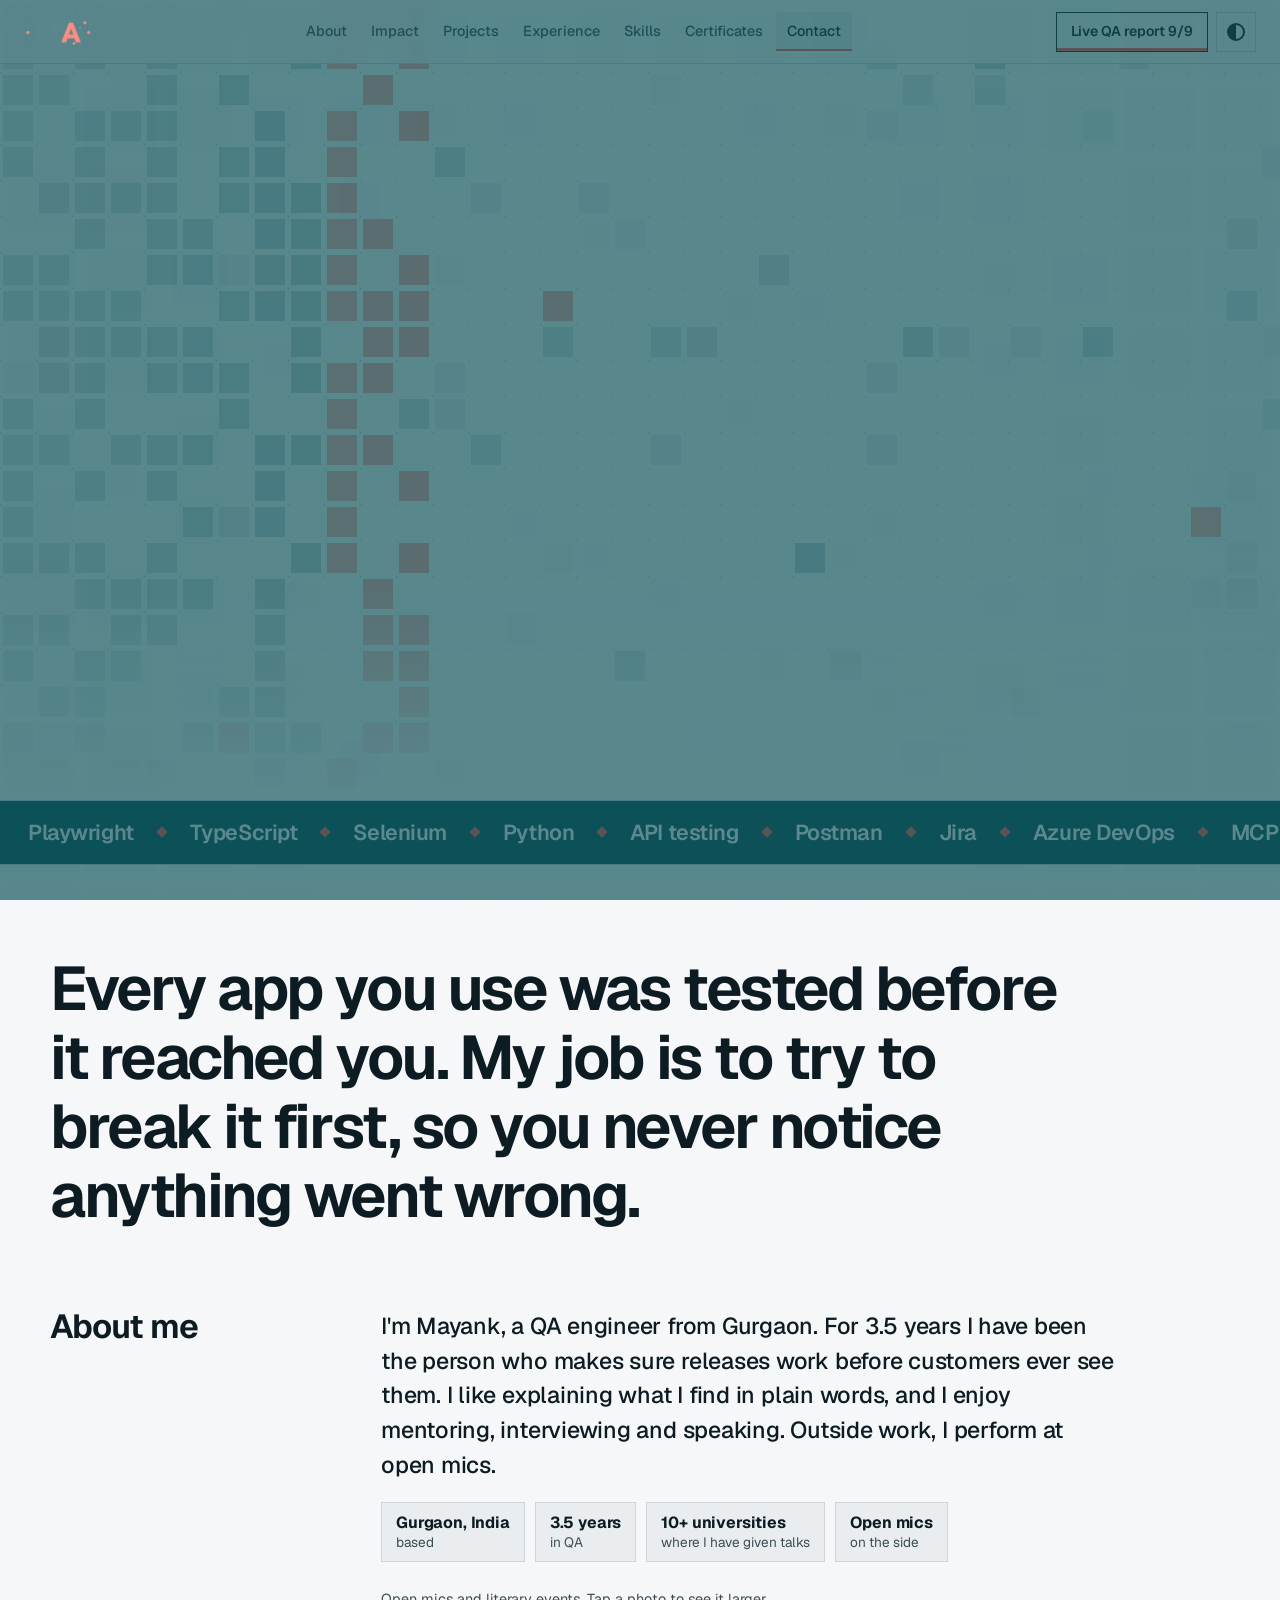
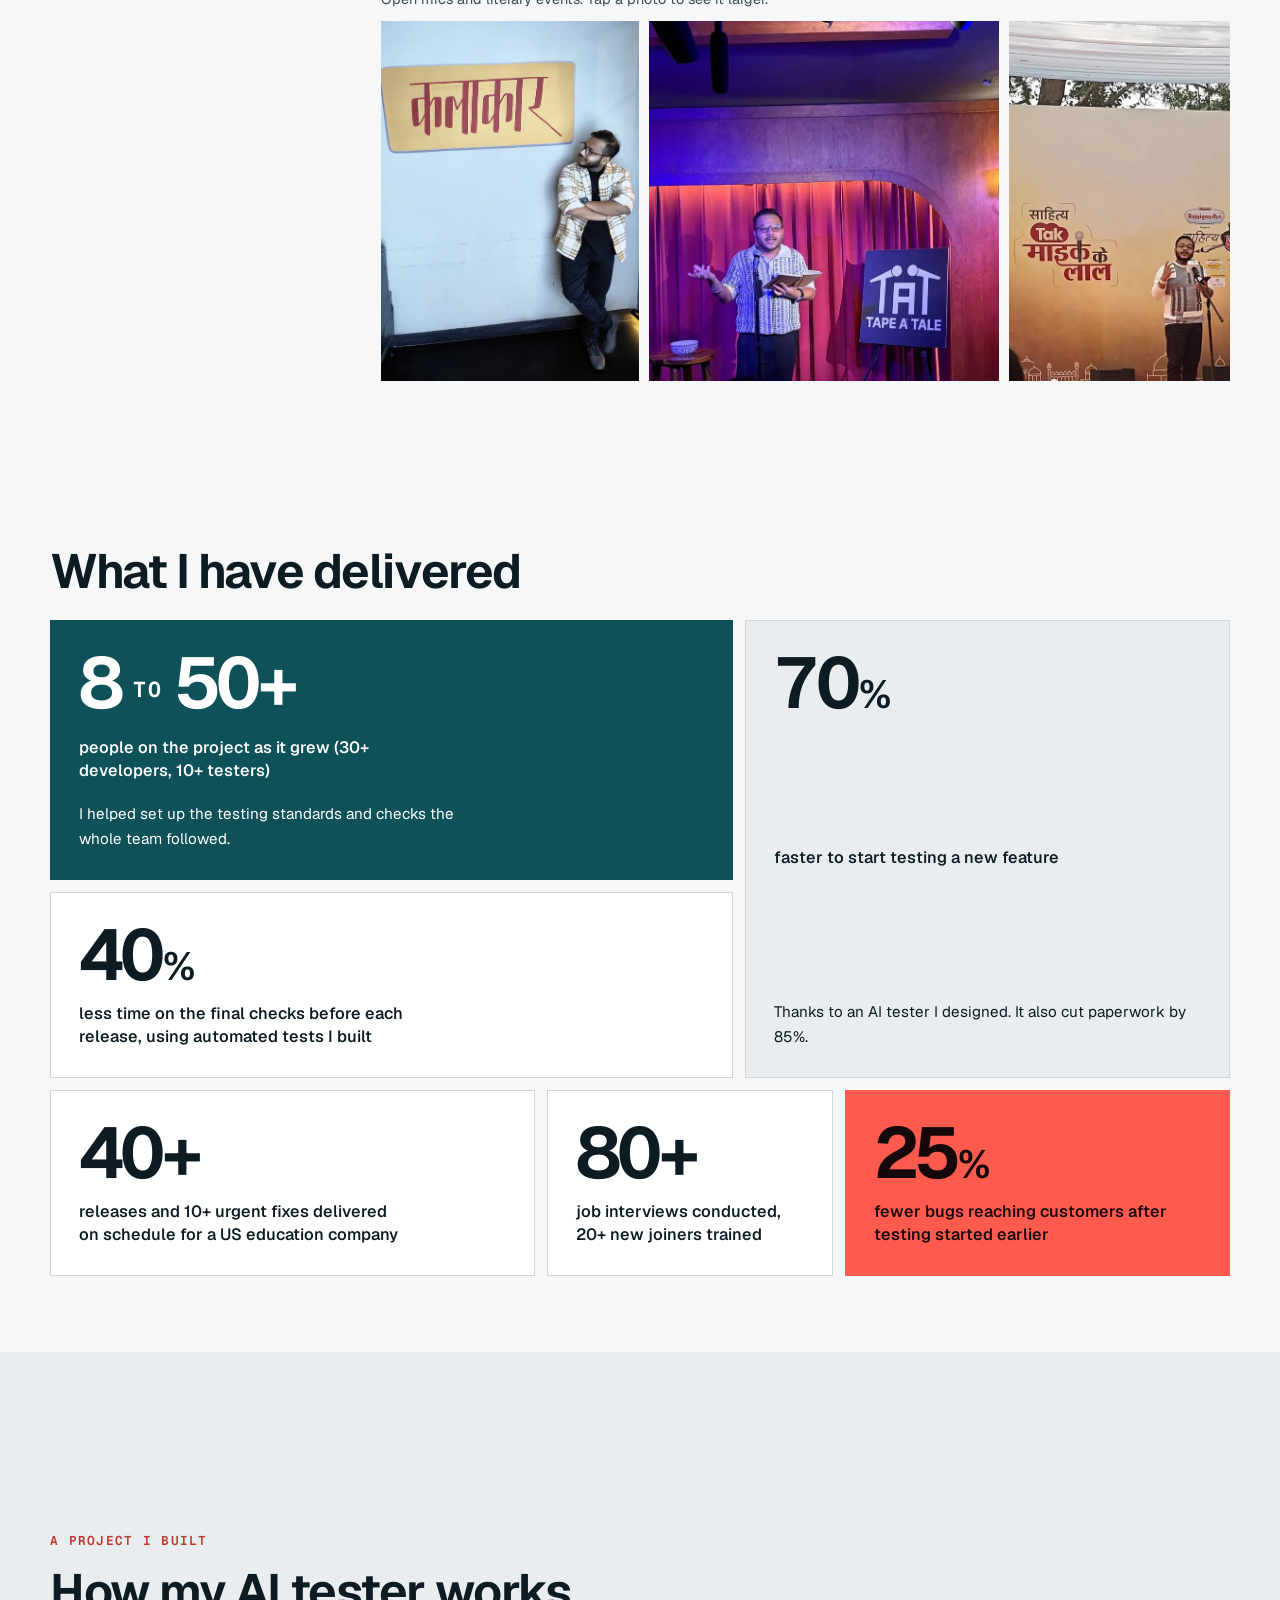
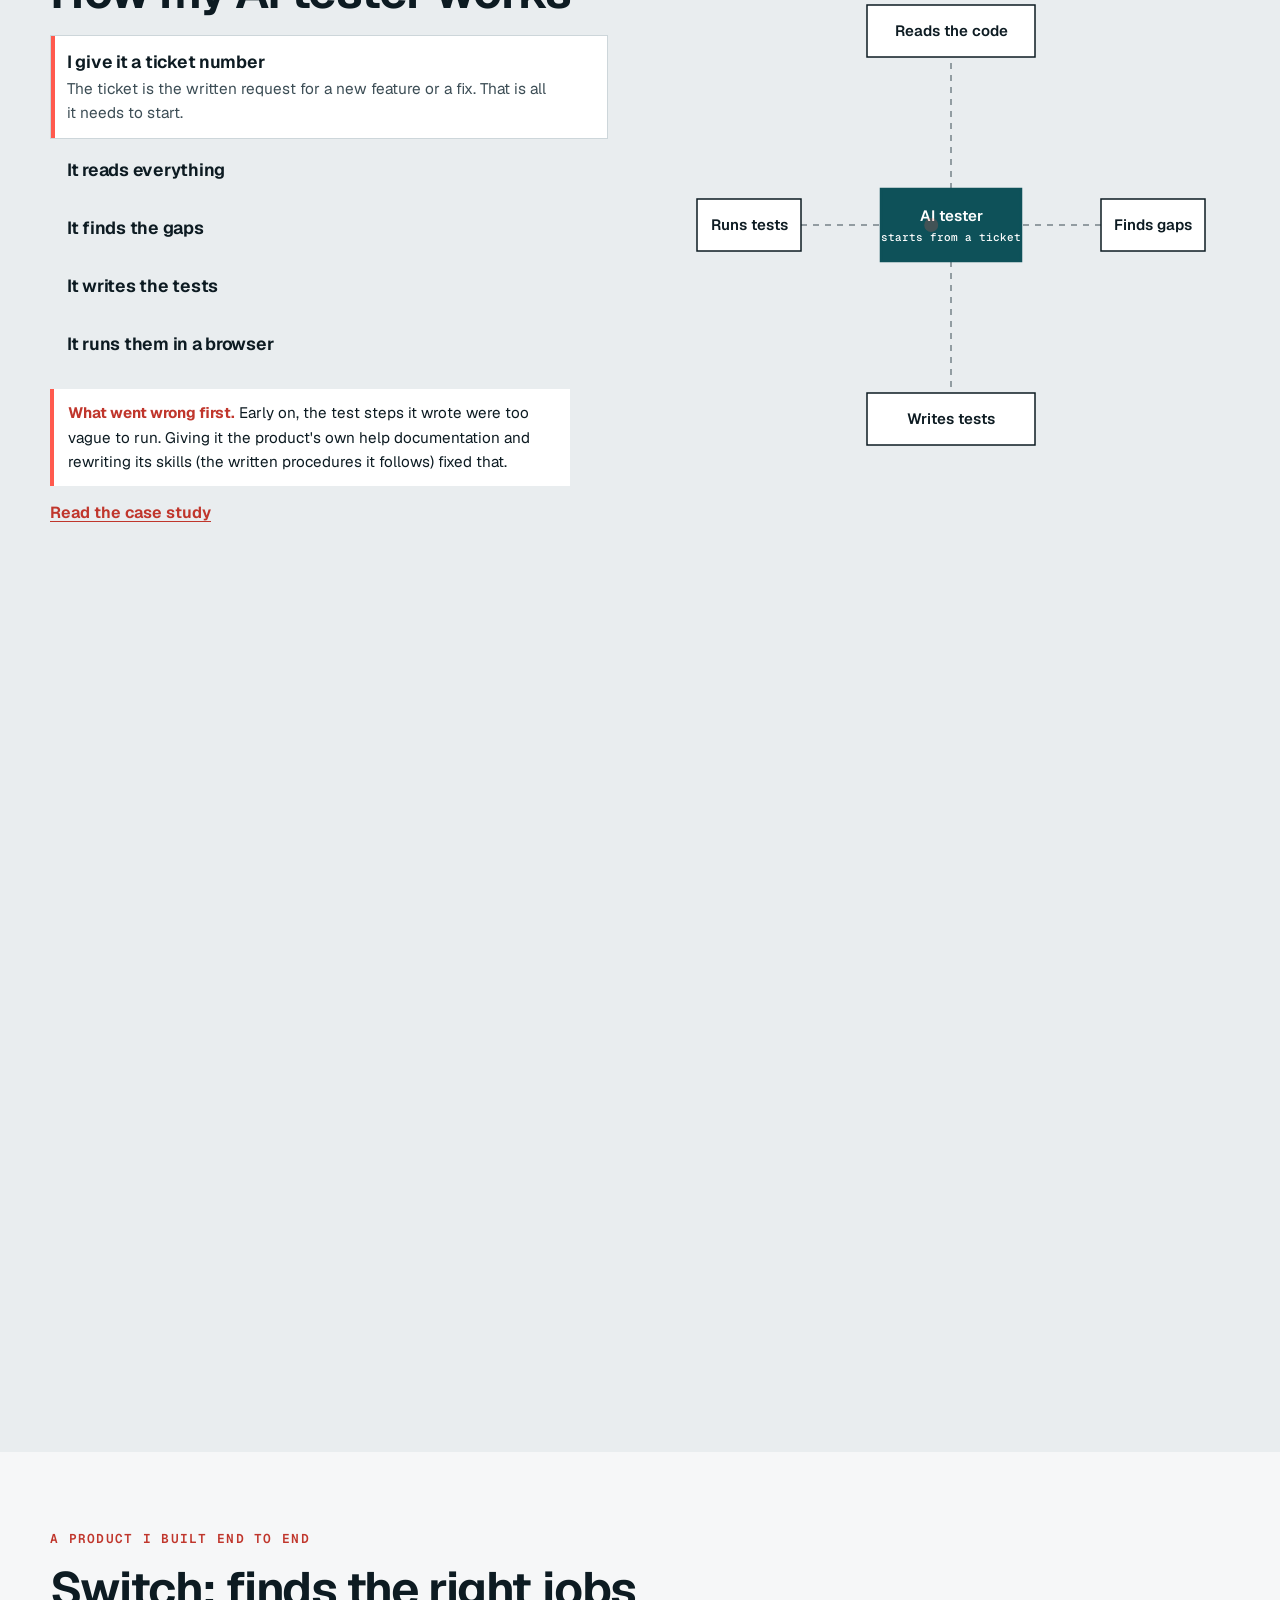
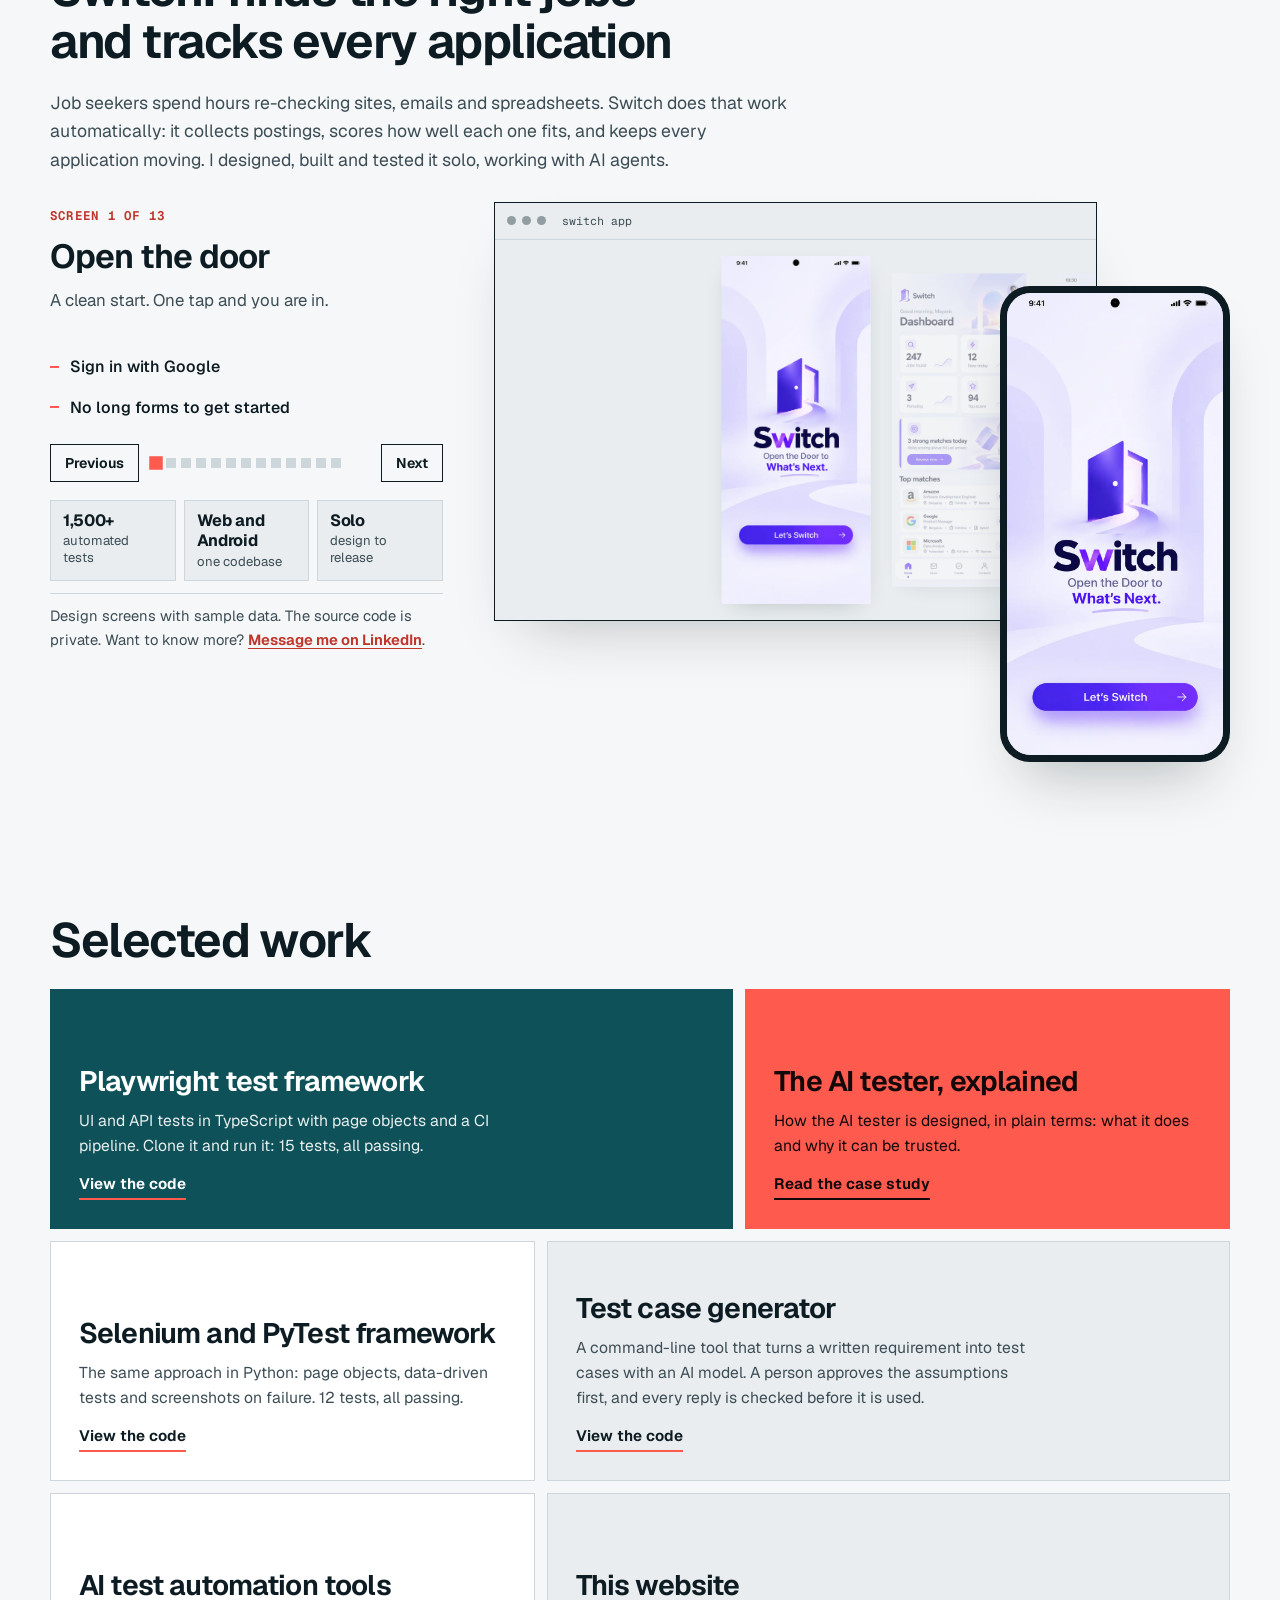
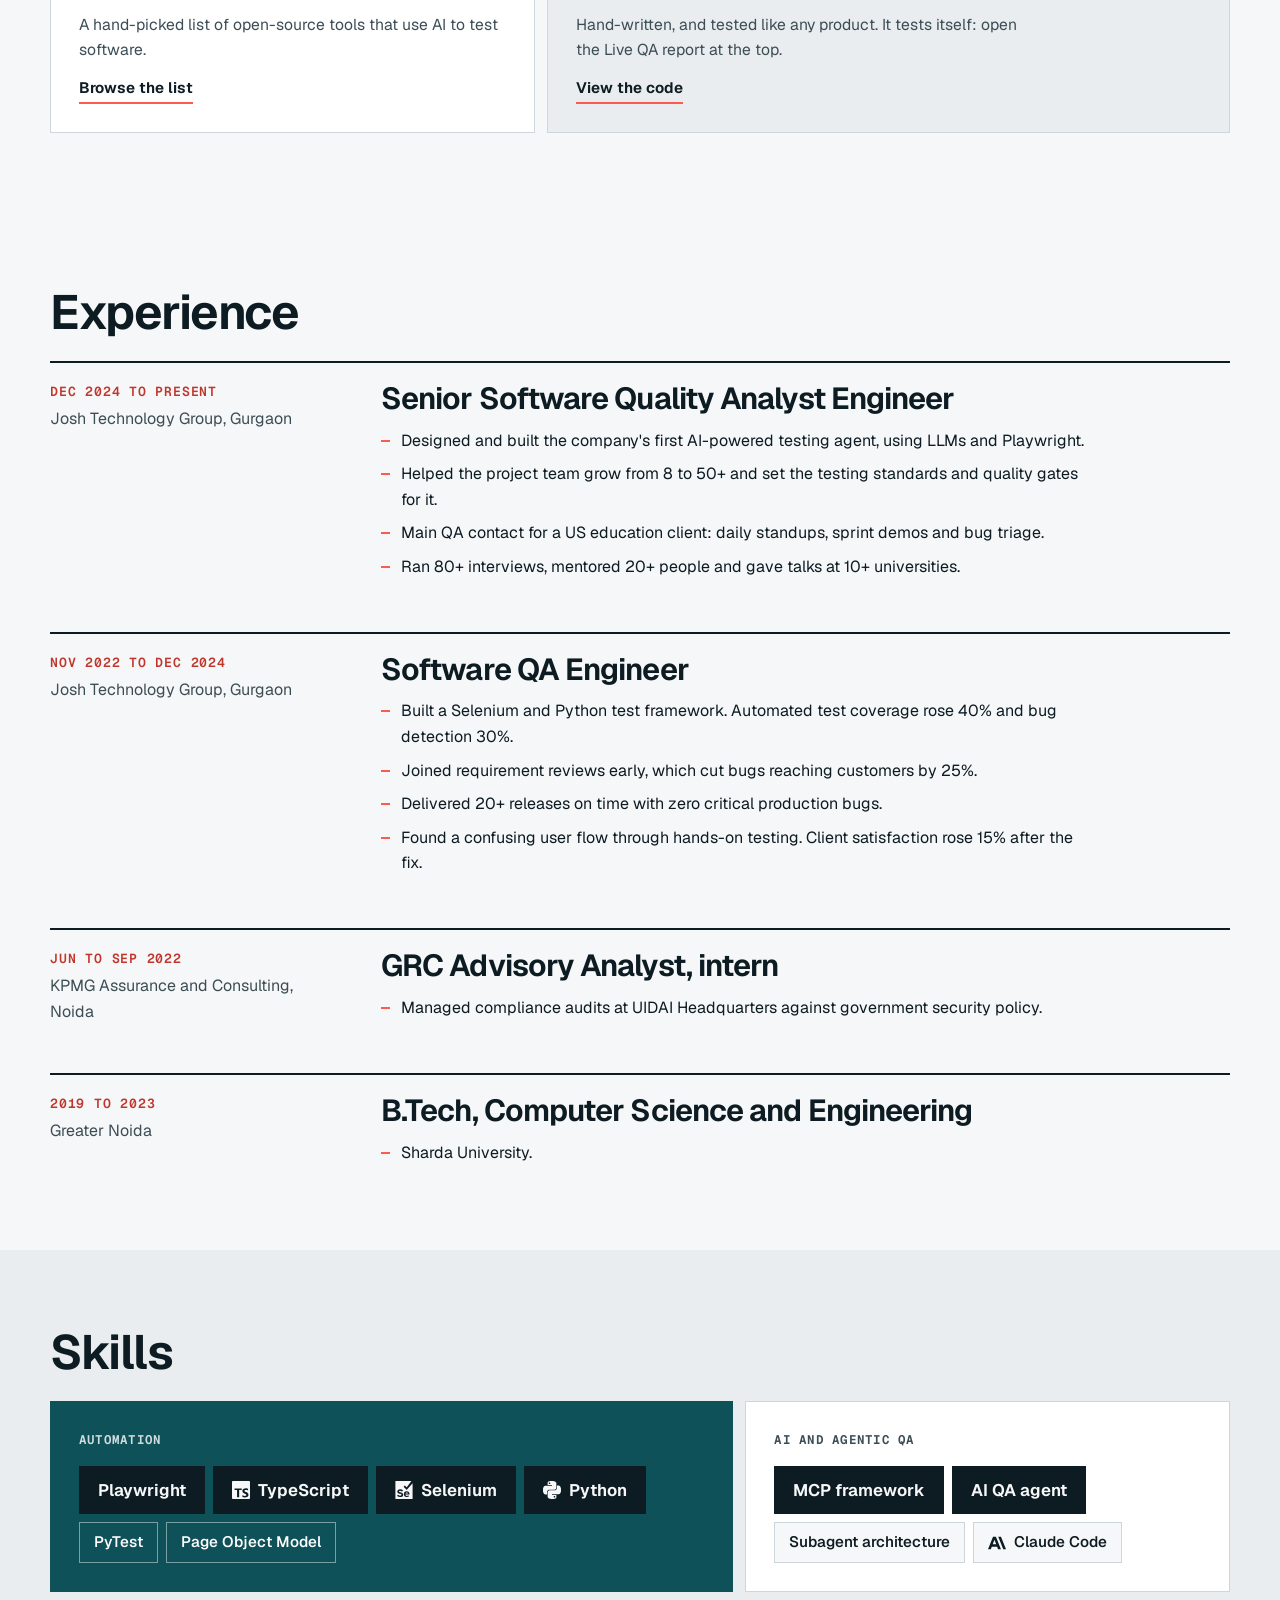
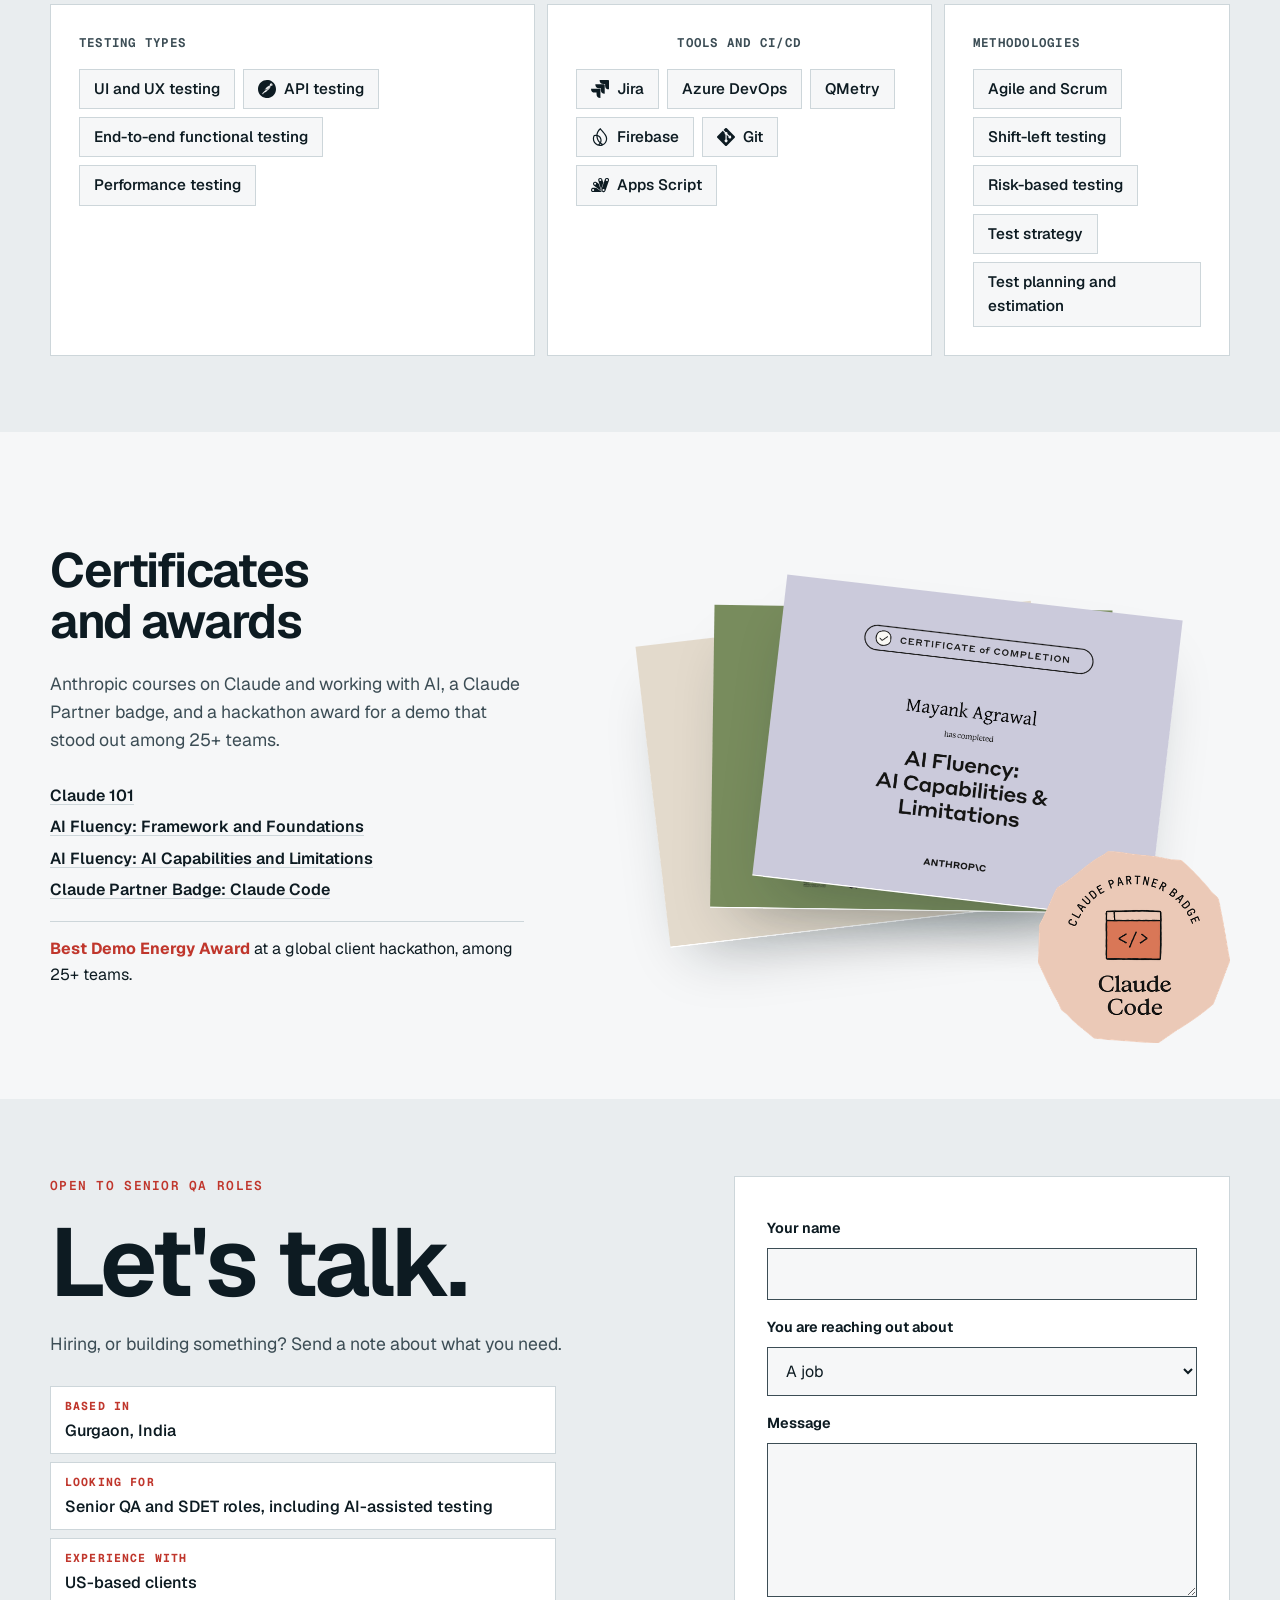
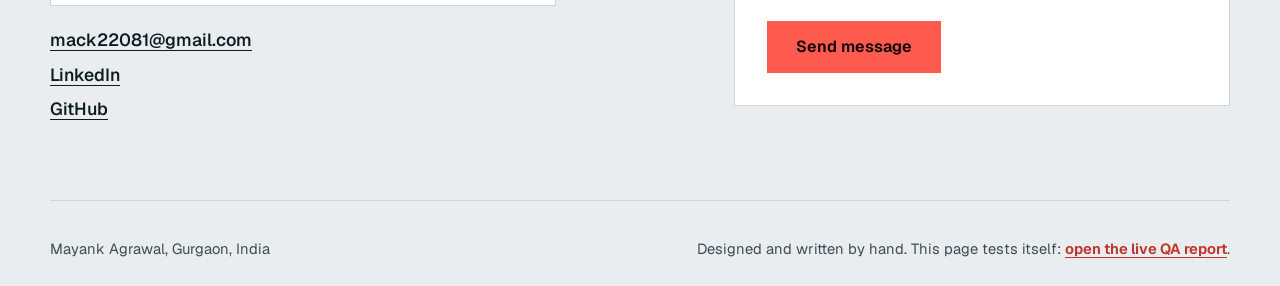
==== index.html @ 7dd80bd7 "About me, availability, shorter page, lesson learned, no QA band" ====
<!doctype html>
<html lang="en" data-theme="light" data-palette="teal">
<head>
<meta charset="utf-8">
<meta name="viewport" content="width=device-width, initial-scale=1">
<title>Mayank Agrawal | Senior QA Engineer</title>
<meta name="description" content="Senior QA engineer in Gurgaon. Automated testing, release ownership, quality leadership and AI-assisted testing.">
<meta name="theme-color" content="#f4f7f6">
<meta property="og:title" content="Mayank Agrawal | Senior QA Engineer">
<meta property="og:description" content="I make software releases reliable.">
<meta property="og:type" content="website">
<meta property="og:site_name" content="Mayank Agrawal">
<meta property="og:image" content="https://mack2281.github.io/assets/og.png">
<meta property="og:url" content="https://mack2281.github.io/">
<link rel="canonical" href="https://mack2281.github.io/">
<meta name="twitter:card" content="summary_large_image">
<meta name="twitter:title" content="Mayank Agrawal | Senior QA Engineer">
<meta name="twitter:description" content="I make software releases reliable.">
<meta name="twitter:image" content="https://mack2281.github.io/assets/og.png">
<link rel="icon" href="assets/favicon.svg?v=3" type="image/svg+xml">
<link rel="icon" href="assets/icon-32.png?v=3" sizes="32x32" type="image/png">
<link rel="apple-touch-icon" href="assets/icon-180.png?v=3">
<link rel="preload" href="fonts/geist-latin-wght-normal.woff2" as="font" type="font/woff2" crossorigin>
<link rel="stylesheet" href="styles.css">
<script>
  (function(){var r=document.documentElement;try{var t=localStorage.getItem("theme");if(t==="light"||t==="dark")r.dataset.theme=t;}catch(e){}r.classList.add("js");})();
</script>
</head>
<body>
<svg width="0" height="0" style="position:absolute" aria-hidden="true" focusable="false"><symbol id="logo" viewBox="0 0 136 100"><path class="lg-br" pathLength="1" d="M10 28V14H32" fill="none" stroke="var(--lg-l)" stroke-width="2.600" stroke-linecap="square"/><path class="lg-br" pathLength="1" d="M126 28V14H104" fill="none" stroke="var(--lg-l)" stroke-width="2.600" stroke-linecap="square"/><path class="lg-br" pathLength="1" d="M10 72V86H32" fill="none" stroke="var(--lg-l)" stroke-width="2.600" stroke-linecap="square"/><path class="lg-br" pathLength="1" d="M126 72V86H104" fill="none" stroke="var(--lg-l)" stroke-width="2.600" stroke-linecap="square"/><path class="lg-br" pathLength="1" d="M18 30V22H28" fill="none" stroke="var(--lg-l)" stroke-width="2.600" stroke-linecap="square"/><path class="lg-br" pathLength="1" d="M118 30V22H108" fill="none" stroke="var(--lg-l)" stroke-width="2.600" stroke-linecap="square"/><path class="lg-br" pathLength="1" d="M18 70V78H28" fill="none" stroke="var(--lg-l)" stroke-width="2.600" stroke-linecap="square"/><path class="lg-br" pathLength="1" d="M118 70V78H108" fill="none" stroke="var(--lg-l)" stroke-width="2.600" stroke-linecap="square"/><path class="lg-br" pathLength="1" d="M36 14V25" fill="none" stroke="var(--lg-l)" stroke-width="2.200" stroke-linecap="round"/><path class="lg-br" pathLength="1" d="M100 86V75" fill="none" stroke="var(--lg-l)" stroke-width="2.200" stroke-linecap="round"/><path class="lg-br" pathLength="1" d="M6 41v4" fill="none" stroke="var(--lg-l)" stroke-width="2.200" stroke-linecap="round"/><path class="lg-br" pathLength="1" d="M6 55v4" fill="none" stroke="var(--lg-l)" stroke-width="2.200" stroke-linecap="round"/><path class="lg-br" pathLength="1" d="M130 41v4" fill="none" stroke="var(--lg-l)" stroke-width="2.200" stroke-linecap="round"/><path class="lg-br" pathLength="1" d="M130 55v4" fill="none" stroke="var(--lg-l)" stroke-width="2.200" stroke-linecap="round"/><circle class="lg-d" cx="36" cy="27.5" r="2.6" fill="var(--lg-l)"/><circle class="lg-d" cx="100" cy="72.5" r="2.6" fill="var(--lg-a)"/><circle class="lg-d" cx="6" cy="50" r="3.2" fill="var(--lg-a)"/><circle class="lg-d" cx="130" cy="50" r="3.2" fill="var(--lg-a)"/><circle class="lg-d" cx="122" cy="30" r="3.2" fill="var(--lg-a)"/><circle class="lg-d" cx="112" cy="34" r="1.5" fill="var(--lg-l)"/><circle class="lg-d" cx="118" cy="34" r="1.5" fill="var(--lg-l)"/><circle class="lg-d" cx="112" cy="40" r="1.5" fill="var(--lg-a)"/><circle class="lg-d" cx="118" cy="40" r="1.5" fill="var(--lg-l)"/><path class="lg-m" d="M22 70V30h10l14 24 14-24h10v40H60V47L50 66h-8L32 47v23z" fill="var(--lg-m)"/><path class="lg-a" d="M74 70L90 30h8l16 40h-10l-3-8H87l-3 8zM89.500 54h9L94 42z" fill="var(--lg-a)" fill-rule="evenodd"/></symbol></svg>
<a class="skip" href="#results">Skip to content</a>
<div class="progress" id="progress" aria-hidden="true"></div>

<div class="boot" id="boot" aria-hidden="true">
  <div class="boot-grid" id="bootGrid"></div>
  <svg class="boot-logo" id="bootLogo" viewBox="0 0 136 100" aria-hidden="true"><path class="lg-br" pathLength="1" d="M10 28V14H32" fill="none" stroke="var(--lg-l)" stroke-width="2.600" stroke-linecap="square"/><path class="lg-br" pathLength="1" d="M126 28V14H104" fill="none" stroke="var(--lg-l)" stroke-width="2.600" stroke-linecap="square"/><path class="lg-br" pathLength="1" d="M10 72V86H32" fill="none" stroke="var(--lg-l)" stroke-width="2.600" stroke-linecap="square"/><path class="lg-br" pathLength="1" d="M126 72V86H104" fill="none" stroke="var(--lg-l)" stroke-width="2.600" stroke-linecap="square"/><path class="lg-br" pathLength="1" d="M18 30V22H28" fill="none" stroke="var(--lg-l)" stroke-width="2.600" stroke-linecap="square"/><path class="lg-br" pathLength="1" d="M118 30V22H108" fill="none" stroke="var(--lg-l)" stroke-width="2.600" stroke-linecap="square"/><path class="lg-br" pathLength="1" d="M18 70V78H28" fill="none" stroke="var(--lg-l)" stroke-width="2.600" stroke-linecap="square"/><path class="lg-br" pathLength="1" d="M118 70V78H108" fill="none" stroke="var(--lg-l)" stroke-width="2.600" stroke-linecap="square"/><path class="lg-br" pathLength="1" d="M36 14V25" fill="none" stroke="var(--lg-l)" stroke-width="2.200" stroke-linecap="round"/><path class="lg-br" pathLength="1" d="M100 86V75" fill="none" stroke="var(--lg-l)" stroke-width="2.200" stroke-linecap="round"/><path class="lg-br" pathLength="1" d="M6 41v4" fill="none" stroke="var(--lg-l)" stroke-width="2.200" stroke-linecap="round"/><path class="lg-br" pathLength="1" d="M6 55v4" fill="none" stroke="var(--lg-l)" stroke-width="2.200" stroke-linecap="round"/><path class="lg-br" pathLength="1" d="M130 41v4" fill="none" stroke="var(--lg-l)" stroke-width="2.200" stroke-linecap="round"/><path class="lg-br" pathLength="1" d="M130 55v4" fill="none" stroke="var(--lg-l)" stroke-width="2.200" stroke-linecap="round"/><circle class="lg-d" cx="36" cy="27.5" r="2.6" fill="var(--lg-l)"/><circle class="lg-d" cx="100" cy="72.5" r="2.6" fill="var(--lg-a)"/><circle class="lg-d" cx="6" cy="50" r="3.2" fill="var(--lg-a)"/><circle class="lg-d" cx="130" cy="50" r="3.2" fill="var(--lg-a)"/><circle class="lg-d" cx="122" cy="30" r="3.2" fill="var(--lg-a)"/><circle class="lg-d" cx="112" cy="34" r="1.5" fill="var(--lg-l)"/><circle class="lg-d" cx="118" cy="34" r="1.5" fill="var(--lg-l)"/><circle class="lg-d" cx="112" cy="40" r="1.5" fill="var(--lg-a)"/><circle class="lg-d" cx="118" cy="40" r="1.5" fill="var(--lg-l)"/><path class="lg-m" d="M22 70V30h10l14 24 14-24h10v40H60V47L50 66h-8L32 47v23z" fill="var(--lg-m)"/><path class="lg-a" d="M74 70L90 30h8l16 40h-10l-3-8H87l-3 8zM89.500 54h9L94 42z" fill="var(--lg-a)" fill-rule="evenodd"/></svg>
</div>

<header class="nav">
  <a class="mark" id="navMark" href="#top" aria-label="Mayank Agrawal, home"><svg viewBox="0 0 136 100" aria-hidden="true"><use href="#logo"/></svg></a>
  <nav class="links" id="links" aria-label="Primary">
    <a href="#about" data-sec="statement about">About</a>
    <a class="keep" href="#results" data-sec="results">Impact</a>
    <a class="keep" href="#agent" data-sec="agent switch work">Projects</a>
    <a class="keep" href="#path" data-sec="path">Experience</a>
    <a href="#skills" data-sec="skills">Skills</a>
    <a href="#credentials" data-sec="credentials">Certificates</a>
    <a class="keep" href="#contact" data-sec="contact">Contact</a>
  </nav>
  <div class="tools">
    <button class="btn-ghost" id="qaBtn" type="button" title="This page tests itself. Open the report.">Live QA report</button>
    <button class="btn-ghost sq" id="themeBtn" type="button" aria-label="Switch between light and dark theme"><span class="theme-glyph" aria-hidden="true"></span></button>
  </div>
</header>

<main id="top">
  <section class="hero">
    <canvas id="grid" aria-hidden="true"></canvas>
    <div class="wrap hero-grid">
      <div class="hero-copy">
        <p class="eyebrow">Mayank Agrawal, Senior QA Engineer</p>
        <h1 aria-label="I make software releases reliable.">
          <span class="ln"><span class="ln-in">I make software</span></span>
          <span class="ln"><span class="ln-in"><em>releases reliable.</em></span></span>
        </h1>
        <p class="hero-sub">3.5 years in QA. 40+ releases delivered, release testing time cut by 40%, and an AI tester I built that made testing 70% faster.</p>
        <div class="hero-cta">
          <a class="btn" href="#switch" data-magnet>See my work</a>
          <a class="btn-line" href="assets/Mayank_Agrawal_Resume.pdf" download data-magnet>Download resume</a>
        </div>
      </div>
      <figure class="portrait" id="portrait">
        <div class="frame"><img src="assets/mayank.webp" width="513" height="486" alt="Portrait of Mayank Agrawal in a dark blazer and glasses" fetchpriority="high"></div>
        <span class="sticker" aria-hidden="true"><b>3.5</b>years in QA</span>
      </figure>
    </div>
  </section>

  <section class="ticker" aria-label="Tools I work with">
    <div class="track" id="track">
      <ul class="belt">
        <li>Playwright</li><li>TypeScript</li><li>Selenium</li><li>Python</li><li>API testing</li><li>Postman</li><li>Jira</li><li>Azure DevOps</li><li>MCP</li><li>Claude Code</li><li>Git</li><li>Agile and Scrum</li>
      </ul>
    </div>
  </section>

  <section class="statement" id="statement">
    <div class="wrap"><p class="state" id="state">Every app you use was tested before it reached you. My job is to try to break it first, so you never notice anything went wrong.</p></div>
  </section>

  <section class="about" id="about">
    <div class="wrap about-grid">
      <h2 class="h2">About me</h2>
      <div>
        <p class="about-text">I'm Mayank, a QA engineer from Gurgaon. For 3.5 years I have been the person who makes sure releases work before customers ever see them. I like explaining what I find in plain words, and I enjoy mentoring, interviewing and speaking. Outside work, I perform at open mics.</p>
        <ul class="about-facts">
          <li><b>Gurgaon, India</b>based</li>
          <li><b>3.5 years</b>in QA</li>
          <li><b>10+ universities</b>where I have given talks</li>
          <li><b>Open mics</b>on the side</li>
        </ul>
        <div class="reel-wrap">
        <p class="reel-note">Open mics and literary events. Tap a photo to see it larger.</p>
        <ul class="reel" id="reel">
          <li><button class="shot" type="button" data-full="assets/stage/kalakar-full.webp" data-title="Kalakar" aria-label="Open photo: Kalakar"><img src="assets/stage/kalakar.webp" width="545" height="760" alt="Mayank leaning on a wall beneath a painted sign that reads Kalakar" loading="lazy"></button></li>
          <li><button class="shot" type="button" data-full="assets/stage/tape-a-tale-full.webp" data-title="Tape A Tale" aria-label="Open photo: Tape A Tale"><img src="assets/stage/tape-a-tale.webp" width="739" height="760" alt="Mayank reading from a notebook on stage at Tape A Tale" loading="lazy"></button></li>
          <li><button class="shot" type="button" data-full="assets/stage/sahitya-tak-full.webp" data-title="Sahitya Tak, Mike Ke Laal" aria-label="Open photo: Sahitya Tak, Mike Ke Laal"><img src="assets/stage/sahitya-tak.webp" width="570" height="748" alt="Mayank performing on stage at the Sahitya Tak event Mike Ke Laal" loading="lazy"></button></li>
          <li><button class="shot" type="button" data-full="assets/stage/red-curtain-full.webp" data-title="On stage" aria-label="Open photo: On stage"><img src="assets/stage/red-curtain.webp" width="444" height="760" alt="Mayank speaking into a microphone in front of a red curtain" loading="lazy"></button></li>
          <li><button class="shot" type="button" data-full="assets/stage/black-white-full.webp" data-title="On stage" aria-label="Open photo: On stage"><img src="assets/stage/black-white.webp" width="487" height="760" alt="Black and white photo of Mayank seated on a stool, performing" loading="lazy"></button></li>
          <li><button class="shot" type="button" data-full="assets/stage/spotlight-full.webp" data-title="On stage" aria-label="Open photo: On stage"><img src="assets/stage/spotlight.webp" width="457" height="760" alt="Close-up of Mayank speaking into a microphone under stage lights" loading="lazy"></button></li>
          <li><button class="shot" type="button" data-full="assets/stage/with-performers-full.webp" data-title="With fellow performers" aria-label="Open photo: With fellow performers"><img src="assets/stage/with-performers.webp" width="1685" height="760" alt="Mayank with three other performers in front of a bright poster" loading="lazy"></button></li>
          <li><button class="shot" type="button" data-full="assets/stage/with-poet-full.webp" data-title="Aks-Ghar" aria-label="Open photo: Aks-Ghar"><img src="assets/stage/with-poet.webp" width="343" height="760" alt="Mayank with a poet in front of the Aks-Ghar sign" loading="lazy"></button></li>
          <li><button class="shot" type="button" data-full="assets/stage/aajtak-set-full.webp" data-title="Aaj Tak Sahitya festival" aria-label="Open photo: Aaj Tak Sahitya festival"><img src="assets/stage/aajtak-set.webp" width="343" height="760" alt="Mayank seated at a desk on the Aaj Tak Sahitya festival set" loading="lazy"></button></li>
        </ul>
      </div>
      </div>
    </div>
  </section>

  <section class="results" id="results">
    <div class="wrap">
      <h2 class="h2">What I have delivered</h2>
      <div class="bento">
        <article class="cell big brand" data-tilt>
          <p class="num">8<span class="arrow">to</span><span data-count="50">50</span>+</p>
          <p class="cap">people on the project as it grew (30+ developers, 10+ testers)</p>
          <p class="note">I helped set up the testing standards and checks the whole team followed.</p>
        </article>
        <article class="cell tall tint" data-tilt>
          <p class="num"><span data-count="70">70</span><span class="unit">%</span></p>
          <p class="cap">faster to start testing a new feature</p>
          <p class="note">Thanks to an AI tester I designed. It also cut paperwork by 85%.</p>
        </article>
        <article class="cell wide" data-tilt>
          <p class="num"><span data-count="40">40</span><span class="unit">%</span></p>
          <p class="cap">less time on the final checks before each release, using automated tests I built</p>
        </article>
        <article class="cell" data-tilt>
          <p class="num"><span data-count="40">40</span>+</p>
          <p class="cap">releases and 10+ urgent fixes delivered on schedule for a US education company</p>
        </article>
        <article class="cell" data-tilt>
          <p class="num"><span data-count="80">80</span>+</p>
          <p class="cap">job interviews conducted, 20+ new joiners trained</p>
        </article>
        <article class="cell coral" data-tilt>
          <p class="num"><span data-count="25">25</span><span class="unit">%</span></p>
          <p class="cap">fewer bugs reaching customers after testing started earlier</p>
        </article>
      </div>
    </div>
  </section>

  <section class="agent" id="agent">
    <div class="agent-pin">
      <div class="wrap agent-grid">
        <div class="agent-copy">
          <p class="eyebrow">A project I built</p>
          <h2 class="h2">How my AI tester works</h2>
          <ol class="steps" id="steps">
            <li class="step is-on" data-step="0"><h3>I give it a ticket number</h3><p>The ticket is the written request for a new feature or a fix. That is all it needs to start.</p></li>
            <li class="step" data-step="1"><h3>It reads everything</h3><p>The ticket, the app's code, the product documents and the change history.</p></li>
            <li class="step" data-step="2"><h3>It finds the gaps</h3><p>It works out what is missing or unclear from the code, and only asks me about real business questions.</p></li>
            <li class="step" data-step="3"><h3>It writes the tests</h3><p>A summary, a test plan, an effort estimate and the test cases. I approve each one before it moves on.</p></li>
            <li class="step" data-step="4"><h3>It runs them in a browser</h3><p>It tests the app like a person would, takes screenshots as proof and reports any bugs to me.</p></li>
          </ol>
          <p class="lesson"><b>What went wrong first.</b> Early on, the test steps it wrote were too vague to run. Giving it the product's own help documentation and rewriting its skills (the written procedures it follows) fixed that.</p>
          <p class="fine"><a href="case-study.html">Read the case study</a></p>
        </div>
        <figure class="diagram" aria-label="Diagram: one AI tester working through four jobs">
          <svg viewBox="0 0 520 520" role="img" aria-hidden="true" id="diagram">
            <g class="wires">
              <path class="wire" data-w="0" d="M260 260 L260 92"/>
              <path class="wire" data-w="1" d="M260 260 L410 260"/>
              <path class="wire" data-w="2" d="M260 260 L260 428"/>
              <path class="wire" data-w="3" d="M260 260 L110 260"/>
            </g>
            <g class="nodes">
              <g class="node core" data-n="core"><rect x="190" y="224" width="140" height="72"/><text x="260" y="256" text-anchor="middle">AI tester</text><text x="260" y="276" text-anchor="middle" class="sub">starts from a ticket</text></g>
              <g class="node" data-n="1"><rect x="176" y="40" width="168" height="52"/><text x="260" y="71" text-anchor="middle">Reads the code</text></g>
              <g class="node" data-n="2"><rect x="410" y="234" width="104" height="52"/><text x="462" y="265" text-anchor="middle">Finds gaps</text></g>
              <g class="node" data-n="3"><rect x="176" y="428" width="168" height="52"/><text x="260" y="459" text-anchor="middle">Writes tests</text></g>
              <g class="node" data-n="4"><rect x="6" y="234" width="104" height="52"/><text x="58" y="265" text-anchor="middle">Runs tests</text></g>
            </g>
            <circle class="pulse" id="pulse" r="7" cx="260" cy="260"/>
          </svg>
        </figure>
      </div>
    </div>
  </section>

  <section class="switch" id="switch">
    <div class="wrap">
      <p class="eyebrow">A product I built end to end</p>
      <h2 class="h2">Switch: finds the right jobs and tracks every application</h2>
      <p class="lede">Job seekers spend hours re-checking sites, emails and spreadsheets. Switch does that work automatically: it collects postings, scores how well each one fits, and keeps every application moving. I designed, built and tested it solo, working with AI agents.</p>
      <div class="show" id="show">
        <div class="show-left">
          <p class="cap-k" id="capK"></p>
          <h3 class="cap-t" id="capT"></h3>
          <p class="cap-d" id="capD"></p>
          <ul class="cap-pts" id="capP"></ul>
          <div class="show-ctl">
            <button type="button" id="prev" aria-label="Previous screen">Previous</button>
            <div class="dots" id="dots"></div>
            <button type="button" id="next" aria-label="Next screen">Next</button>
          </div>
          <ul class="facts-row">
            <li><b>1,500+</b>automated tests</li>
            <li><b>Web and Android</b>one codebase</li>
            <li><b>Solo</b>design to release</li>
          </ul>
          <p class="cap-n">Design screens with sample data. The source code is private. Want to know more? <a href="https://www.linkedin.com/in/mayank-agrawal-61166936a" target="_blank" rel="noopener">Message me on LinkedIn</a>.</p>
        </div>
        <div class="devices">
          <div class="browser" aria-hidden="true">
            <div class="bar"><i></i><i></i><i></i><span>switch app</span></div>
            <div class="bw" id="bw"></div>
          </div>
          <div class="phone">
            <div class="notch" aria-hidden="true"></div>
            <div class="screen" id="screen"></div>
          </div>
        </div>
      </div>
    </div>
  </section>

  <section class="work" id="work">
    <div class="wrap">
      <h2 class="h2">Selected work</h2>
      <div class="work-grid">
        <a class="proj one" href="https://github.com/Mack2281/playwright-typescript-framework" target="_blank" rel="noopener" data-tilt>
          <div class="proj-body"><h3>Playwright test framework</h3><p>UI and API tests in TypeScript with page objects and a CI pipeline. Clone it and run it: 15 tests, all passing.</p><span class="go">View the code</span></div>
        </a>
        <a class="proj two" href="case-study.html" data-tilt>
          <div class="proj-body"><h3>The AI tester, explained</h3><p>How the AI tester is designed, in plain terms: what it does and why it can be trusted.</p><span class="go">Read the case study</span></div>
        </a>
        <a class="proj five" href="https://github.com/Mack2281/selenium-pytest-framework" target="_blank" rel="noopener" data-tilt>
          <div class="proj-body"><h3>Selenium and PyTest framework</h3><p>The same approach in Python: page objects, data-driven tests and screenshots on failure. 12 tests, all passing.</p><span class="go">View the code</span></div>
        </a>
        <a class="proj six" href="https://github.com/Mack2281/ai-testcase-generator" target="_blank" rel="noopener" data-tilt>
          <div class="proj-body"><h3>Test case generator</h3><p>A command-line tool that turns a written requirement into test cases with an AI model. A person approves the assumptions first, and every reply is checked before it is used.</p><span class="go">View the code</span></div>
        </a>
        <a class="proj three" href="https://github.com/Mack2281/ai-test-automation-tools" target="_blank" rel="noopener" data-tilt>
          <div class="proj-body"><h3>AI test automation tools</h3><p>A hand-picked list of open-source tools that use AI to test software.</p><span class="go">Browse the list</span></div>
        </a>
        <a class="proj four" href="https://github.com/Mack2281/Mack2281.github.io" target="_blank" rel="noopener" data-tilt>
          <div class="proj-body"><h3>This website</h3><p>Hand-written, and tested like any product. It tests itself: open the Live QA report at the top.</p><span class="go">View the code</span></div>
        </a>
      </div>
    </div>
  </section>

  <section class="path" id="path">
    <div class="wrap">
      <h2 class="h2">Experience</h2>
      <div class="log">
        <article class="entry">
          <div class="when"><p class="date">Dec 2024 to present</p><p class="where">Josh Technology Group, Gurgaon</p></div>
          <div class="what"><h3>Senior Software Quality Analyst Engineer</h3>
            <ul>
              <li>Designed and built the company's first AI-powered testing agent, using LLMs and Playwright.</li>
              <li>Helped the project team grow from 8 to 50+ and set the testing standards and quality gates for it.</li>
              <li>Main QA contact for a US education client: daily standups, sprint demos and bug triage.</li>
              <li>Ran 80+ interviews, mentored 20+ people and gave talks at 10+ universities.</li>
            </ul></div>
        </article>
        <article class="entry">
          <div class="when"><p class="date">Nov 2022 to Dec 2024</p><p class="where">Josh Technology Group, Gurgaon</p></div>
          <div class="what"><h3>Software QA Engineer</h3>
            <ul>
              <li>Built a Selenium and Python test framework. Automated test coverage rose 40% and bug detection 30%.</li>
              <li>Joined requirement reviews early, which cut bugs reaching customers by 25%.</li>
              <li>Delivered 20+ releases on time with zero critical production bugs.</li>
              <li>Found a confusing user flow through hands-on testing. Client satisfaction rose 15% after the fix.</li>
            </ul></div>
        </article>
        <article class="entry">
          <div class="when"><p class="date">Jun to Sep 2022</p><p class="where">KPMG Assurance and Consulting, Noida</p></div>
          <div class="what"><h3>GRC Advisory Analyst, intern</h3>
            <ul><li>Managed compliance audits at UIDAI Headquarters against government security policy.</li></ul></div>
        </article>
        <article class="entry">
          <div class="when"><p class="date">2019 to 2023</p><p class="where">Greater Noida</p></div>
          <div class="what"><h3>B.Tech, Computer Science and Engineering</h3><ul><li>Sharda University.</li></ul></div>
        </article>
      </div>
    </div>
  </section>

  <section class="skills" id="skills">
    <div class="wrap">
      <h2 class="h2">Skills</h2>
      <div class="skill-grid">
        <div class="sg auto"><h3>Automation</h3><ul class="chips"><li class="chip key">Playwright</li><li class="chip key"><i class="logo" style="--i:url(icons/typescript.svg)"></i>TypeScript</li><li class="chip key"><i class="logo" style="--i:url(icons/selenium.svg)"></i>Selenium</li><li class="chip key"><i class="logo" style="--i:url(icons/python.svg)"></i>Python</li><li class="chip">PyTest</li><li class="chip">Page Object Model</li></ul></div>
        <div class="sg ai"><h3>AI and agentic QA</h3><ul class="chips"><li class="chip key">MCP framework</li><li class="chip key">AI QA agent</li><li class="chip">Subagent architecture</li><li class="chip"><i class="logo" style="--i:url(icons/anthropic.svg)"></i>Claude Code</li></ul></div>
        <div class="sg types"><h3>Testing types</h3><ul class="chips"><li class="chip">UI and UX testing</li><li class="chip"><i class="logo" style="--i:url(icons/postman.svg)"></i>API testing</li><li class="chip">End-to-end functional testing</li><li class="chip">Performance testing</li></ul></div>
        <div class="sg tools"><h3>Tools and CI/CD</h3><ul class="chips"><li class="chip"><i class="logo" style="--i:url(icons/jira.svg)"></i>Jira</li><li class="chip">Azure DevOps</li><li class="chip">QMetry</li><li class="chip"><i class="logo" style="--i:url(icons/firebase.svg)"></i>Firebase</li><li class="chip"><i class="logo" style="--i:url(icons/git.svg)"></i>Git</li><li class="chip"><i class="logo" style="--i:url(icons/googleappsscript.svg)"></i>Apps Script</li></ul></div>
        <div class="sg method"><h3>Methodologies</h3><ul class="chips"><li class="chip">Agile and Scrum</li><li class="chip">Shift-left testing</li><li class="chip">Risk-based testing</li><li class="chip">Test strategy</li><li class="chip">Test planning and estimation</li></ul></div>
      </div>
    </div>
  </section>

  <section class="creds" id="credentials">
    <div class="wrap creds-grid">
      <div class="creds-copy">
        <h2 class="h2">Certificates and awards</h2>
        <p class="lede">Anthropic courses on Claude and working with AI, a Claude Partner badge, and a hackathon award for a demo that stood out among 25+ teams.</p>
        <ul class="verify">
          <li><a href="https://verify.skilljar.com/c/mopyyrstfg6c" target="_blank" rel="noopener">Claude 101</a></li>
          <li><a href="https://verify.skilljar.com/c/gojopqunwvt9" target="_blank" rel="noopener">AI Fluency: Framework and Foundations</a></li>
          <li><a href="https://verify.skilljar.com/c/kpxer4i9cnhv" target="_blank" rel="noopener">AI Fluency: AI Capabilities and Limitations</a></li>
          <li><a href="https://www.credly.com/badges/ff80efe0-f6a8-4da5-9385-9d512e2a3d4c/public_url" target="_blank" rel="noopener">Claude Partner Badge: Claude Code</a></li>
        </ul>
        <p class="award"><strong>Best Demo Energy Award</strong> at a global client hackathon, among 25+ teams.</p>
      </div>
      <div class="deck" id="deck">
        <button class="card c1" type="button" data-full="assets/cert-claude-101.png" data-title="Claude 101" aria-label="Open certificate: Claude 101"><img src="assets/cert-claude-101.png" width="1343" height="1021" alt="Anthropic certificate of completion: Claude 101" loading="lazy"></button>
        <button class="card c2" type="button" data-full="assets/cert-ai-fluency-framework.png" data-title="AI Fluency: Framework and Foundations" aria-label="Open certificate: AI Fluency, Framework and Foundations"><img src="assets/cert-ai-fluency-framework.png" width="1343" height="1021" alt="Anthropic certificate of completion: AI Fluency, Framework and Foundations" loading="lazy"></button>
        <button class="card c3" type="button" data-full="assets/cert-ai-capabilities.png" data-title="AI Fluency: AI Capabilities and Limitations" aria-label="Open certificate: AI Fluency, AI Capabilities and Limitations"><img src="assets/cert-ai-capabilities.png" width="1343" height="1021" alt="Anthropic certificate of completion: AI Fluency, AI Capabilities and Limitations" loading="lazy"></button>
        <a class="badge" href="https://www.credly.com/badges/ff80efe0-f6a8-4da5-9385-9d512e2a3d4c/public_url" target="_blank" rel="noopener" aria-label="Claude Partner Badge: Claude Code, verify on Credly"><img src="assets/badge-claude-code.png" width="360" height="360" alt="Claude Partner Badge for Claude Code" loading="lazy"></a>
      </div>
    </div>
  </section>

  <section class="contact" id="contact">
    <div class="wrap contact-grid">
      <div>
        <p class="eyebrow">Open to senior QA roles</p>
        <h2 class="h2 big">Let's talk.</h2>
        <p class="lede">Hiring, or building something? Send a note about what you need.</p>
        <ul class="avail">
          <li><b>Based in</b>Gurgaon, India</li>
          <li><b>Looking for</b>Senior QA and SDET roles, including AI-assisted testing</li>
          <li><b>Experience with</b>US-based clients</li>
        </ul>
        <ul class="ext">
          <li><a href="mailto:mack22081@gmail.com">mack22081@gmail.com</a></li>
          <li><a href="https://www.linkedin.com/in/mayank-agrawal-61166936a" target="_blank" rel="noopener">LinkedIn</a></li>
          <li><a href="https://github.com/Mack2281" target="_blank" rel="noopener">GitHub</a></li>
        </ul>
      </div>
      <form class="report" id="report" novalidate>
        <label for="f-title">Your name</label>
        <input id="f-title" name="name" type="text" autocomplete="name" required>
        <p class="err" id="e-title" role="alert" hidden>Please add your name.</p>
        <label for="f-sev">You are reaching out about</label>
        <select id="f-sev" name="topic"><option>A job</option><option>A project</option><option>Just saying hello</option></select>
        <label for="f-body">Message</label>
        <textarea id="f-body" name="body" rows="5" required></textarea>
        <p class="err" id="e-body" role="alert" hidden>Please add a short message.</p>
        <button class="btn" type="submit" data-magnet>Send message</button>
        <p class="ok" id="ok" role="status" hidden>Your email app should open with the message filled in. If not, write to mack22081@gmail.com.</p>
      </form>
    </div>
    <footer class="foot wrap">
      <p>Mayank Agrawal, Gurgaon, India</p>
      <p>Designed and written by hand. This page tests itself: <button type="button" class="linkbtn" id="qaFoot">open the live QA report</button>.</p>
    </footer>
  </section>
</main>

<dialog id="lightbox" aria-label="Certificate">
  <form method="dialog"><button class="close" aria-label="Close">Close</button></form>
  <img id="lbImg" alt="">
  <p id="lbCap"></p>
</dialog>

<dialog id="qaDlg" aria-label="Live QA report">
  <form method="dialog"><button class="close" aria-label="Close">Close</button></form>
  <p class="qa-lead">These checks run in your browser, on this page, right now. <mark>They are the same kind of checks I would add to a release.</mark></p>
  <p class="qa-lead-why">I am a QA engineer, so this page tests itself in front of you instead of only claiming quality.</p>
  <h2 class="qa-h">Live QA report</h2>
  <p class="qa-sub" id="qaSub"></p>
  <ul class="qa-list" id="qaList"></ul>
</dialog>

<script src="vendor/gsap.min.js"></script>
<script src="vendor/ScrollTrigger.min.js"></script>
<script src="main.js"></script>
<script data-goatcounter="https://mayank-portfolio.goatcounter.com/count" async src="https://gc.zgo.at/count.js"></script>
</body>
</html>
---- styles.css ----
@font-face{font-family:"Geist";src:url(fonts/geist-latin-wght-normal.woff2) format("woff2");font-weight:100 900;font-style:normal;font-display:swap}
@font-face{font-family:"Geist";src:url(fonts/geist-latin-wght-italic.woff2) format("woff2");font-weight:100 900;font-style:italic;font-display:swap}
@font-face{font-family:"Geist Mono";src:url(fonts/geist-mono-latin-wght-normal.woff2) format("woff2");font-weight:100 900;font-style:normal;font-display:swap}

/* colors: brand = big colored surfaces, acc = the single highlight color */
:root{--brand-l:#0e5159;--brand-d:#1b7580;--acc-l:#ff5a4e;--acc-d:#ff7467;--at-l:#c0362c;--at-d:#ff8f84}

:root{
  --bg:#f6f7f8;--bg2:#e9edef;--card:#ffffff;--ink:#0d1b22;--mut:#3c4d55;--line:#cdd6da;--err:#b3261e;
  --brand:var(--brand-l);--on-brand:#ffffff;--acc:var(--acc-l);--acc-ink:#14080a;--acc-text:var(--at-l);
  --shadow:rgba(13,27,34,.28);--ok:#157a45;
  --sans:"Geist",ui-sans-serif,system-ui,sans-serif;--mono:"Geist Mono",ui-monospace,monospace;
  --ease:cubic-bezier(.16,1,.3,1);--nav:64px;--sec:clamp(48px,6vw,88px);
}
:root[data-theme="dark"]{
  --bg:#0a1417;--bg2:#111f24;--card:#0e1a1e;--ink:#eaf3f5;--mut:#aebfc5;--line:#223840;--err:#ff8a7a;
  --brand:var(--brand-d);--acc:var(--acc-d);--acc-text:var(--at-d);--shadow:rgba(0,0,0,.6);--ok:#5fd694;
}
*{box-sizing:border-box;margin:0;padding:0}
html{scroll-behavior:smooth;scroll-padding-top:var(--nav);-webkit-text-size-adjust:100%}
body{background:var(--bg);color:var(--ink);font-family:var(--sans);font-size:1rem;line-height:1.6;-webkit-font-smoothing:antialiased;overflow-x:hidden}
img{display:block;max-width:100%;height:auto}
a{color:inherit}
ul,ol{list-style:none}
button,input,select,textarea{font:inherit;color:inherit}
button{cursor:pointer}
:focus-visible{outline:2px solid var(--acc-text);outline-offset:3px}
.skip{position:absolute;left:-999px;top:8px;background:var(--acc);color:var(--acc-ink);padding:8px 14px;z-index:1000}
.skip:focus{left:8px}
.wrap{width:min(1180px,100% - 48px);margin-inline:auto}
section{position:relative;padding:var(--sec) 0}
.h2{font-size:clamp(1.9rem,3.8vw,3rem);line-height:1.08;letter-spacing:-.03em;font-weight:650;max-width:22ch;margin-bottom:22px;text-wrap:balance}
.h2.big{font-size:clamp(2.8rem,8vw,6rem);margin-bottom:16px}
.lede{color:var(--mut);max-width:62ch;font-size:1.1rem;margin-bottom:28px}
.eyebrow{font-family:var(--mono);font-size:.8rem;letter-spacing:.1em;text-transform:uppercase;color:var(--acc-text);margin-bottom:14px;font-weight:600}
.date{font-family:var(--mono);font-size:.82rem;letter-spacing:.06em;text-transform:uppercase;color:var(--acc-text);font-weight:600}

/* progress + boot */
.progress{position:fixed;top:0;left:0;right:0;height:3px;background:var(--acc);transform:scaleX(0);transform-origin:0 50%;z-index:200}
.boot{display:none}
.js .boot{display:block;position:fixed;inset:0;z-index:2000;background:var(--brand);overflow:hidden}
.boot-grid{position:absolute;inset:0;display:grid}
.boot-grid i{display:block;background:var(--brand);will-change:transform,opacity}
.boot-logo{position:fixed;left:50%;top:50%;width:min(72vw,440px);height:auto;margin:0;z-index:1;overflow:visible;--lg-m:#fff;--lg-a:var(--acc);--lg-l:#fff;transform:translate(-50%,-50%);transform-origin:50% 50%}
.lg-d{transform-box:fill-box;transform-origin:center}

/* nav */
.nav{position:fixed;inset:0 0 auto 0;height:var(--nav);z-index:100;display:flex;align-items:center;justify-content:space-between;gap:16px;padding:0 24px;background:color-mix(in srgb,var(--bg) 88%,transparent);backdrop-filter:blur(12px);-webkit-backdrop-filter:blur(12px);border-bottom:1px solid var(--line)}
.mark{display:block;width:66px;height:48px;--lg-m:var(--brand);--lg-a:var(--acc);--lg-l:var(--brand);transition:transform .4s var(--ease)}
.mark:hover{transform:scale(1.06)}
.mark svg{display:block;width:100%;height:100%}
.js .mark.pending{visibility:hidden}
.links{display:flex;gap:2px}
.links a{font-size:.9rem;font-weight:500;text-decoration:none;color:var(--mut);padding:8px 11px;transition:color .2s,background .2s}
.links a:hover{color:var(--ink);background:var(--bg2)}
.links a.is-on{color:var(--ink);background:var(--bg2);box-shadow:inset 0 -2px 0 var(--acc)}
.tools{display:flex;gap:8px;align-items:center}
.btn-ghost{background:transparent;border:1px solid var(--line);height:40px;padding:0 14px;font-size:.88rem;font-weight:600;transition:border-color .2s,background .2s}
.btn-ghost:hover{border-color:var(--ink)}
.btn-ghost.sq{width:40px;padding:0;display:grid;place-items:center}
.theme-glyph{width:18px;height:18px;border-radius:50%;border:2px solid var(--ink);background:linear-gradient(90deg,var(--ink) 50%,transparent 50%)}
.btn-ghost.pass{border-color:var(--ink);box-shadow:inset 0 -3px 0 var(--acc)}

/* buttons */
.btn,.btn-line{display:inline-flex;align-items:center;justify-content:center;white-space:nowrap;height:52px;padding:0 28px;font-weight:650;font-size:1rem;text-decoration:none;border:1px solid transparent;transition:transform .2s var(--ease),background .2s,color .2s}
.btn{background:var(--acc);color:var(--acc-ink)}
.btn:hover{background:var(--ink);color:var(--bg)}
.btn-line{border-color:var(--ink);color:var(--ink);background:transparent}
.btn-line:hover{background:var(--ink);color:var(--bg)}
.btn:active,.btn-line:active{transform:scale(.97)}

/* hero */
.hero{padding:calc(var(--nav) + clamp(28px,5vw,64px)) 0 var(--sec);min-height:min(100dvh,800px);display:flex;align-items:center;overflow:hidden}
#grid{position:absolute;inset:0;width:100%;height:100%;z-index:0}
.hero:after{content:"";position:absolute;inset:auto 0 0 0;height:28%;background:linear-gradient(transparent,var(--bg));z-index:1;pointer-events:none}
.hero-grid{position:relative;z-index:2;display:grid;grid-template-columns:minmax(0,1.3fr) minmax(0,.7fr);gap:clamp(24px,5vw,72px);align-items:center}
h1{font-size:clamp(2.4rem,5.6vw,4.8rem);line-height:1.04;letter-spacing:-.04em;font-weight:650;margin-bottom:20px}
.ln{display:block;overflow:hidden;padding-bottom:.14em;margin-bottom:-.14em}
.ln-in{display:block}
h1 em{font-style:italic;color:var(--acc-text);padding-right:.05em}
.hero-sub{max-width:52ch;font-size:clamp(1.05rem,1.5vw,1.25rem);color:var(--mut);margin-bottom:28px}
.hero-cta{display:flex;gap:12px;flex-wrap:wrap}
.js .ln-in{transform:translateY(112%)}
.js .hero-copy .eyebrow,.js .hero-sub,.js .hero-cta{opacity:0;transform:translateY(16px)}
.js .portrait{opacity:0;transform:translateY(28px) scale(.96)}
.portrait{position:relative;justify-self:end;width:min(100%,420px)}
.portrait .frame{position:relative;overflow:hidden;background:#efe3e5;box-shadow:14px 14px 0 var(--brand)}
.portrait img{width:100%;aspect-ratio:513/486;object-fit:cover;transition:transform .9s var(--ease)}
.portrait:hover img{transform:scale(1.04)}
.sticker{position:absolute;left:-26px;bottom:-22px;width:104px;height:104px;border-radius:50%;background:var(--acc);color:var(--acc-ink);display:grid;place-content:center;text-align:center;font-size:.72rem;font-weight:650;line-height:1.15;transform:rotate(-12deg);animation:bob 5s ease-in-out infinite}
.sticker b{font-size:1.9rem;letter-spacing:-.04em;line-height:1}
@keyframes bob{50%{transform:rotate(-6deg) translateY(-6px)}}

/* ticker (the one marquee) */
.ticker{padding:0;overflow:hidden;border-block:1px solid var(--line);background:var(--brand);color:var(--on-brand)}
.track{display:flex;width:max-content;animation:belt 38s linear infinite}
.ticker:hover .track{animation-play-state:paused}
.belt{display:flex;padding:14px 0}
.belt li{font-size:clamp(1.05rem,1.8vw,1.35rem);font-weight:600;letter-spacing:-.02em;white-space:nowrap;padding:0 28px;position:relative}
.belt li:after{content:"";position:absolute;right:-4px;top:50%;width:8px;height:8px;margin-top:-4px;background:var(--acc);transform:rotate(45deg)}
@keyframes belt{to{transform:translateX(-50%)}}

/* statement */
.statement{padding:clamp(56px,9vw,120px) 0 clamp(24px,4vw,48px)}
.state{font-size:clamp(1.9rem,4.8vw,4rem);line-height:1.12;letter-spacing:-.04em;font-weight:650;max-width:24ch}
.js .state .w{opacity:.16}

/* results */
.bento{display:grid;grid-template-columns:repeat(12,minmax(0,1fr));gap:12px}
.cell{padding:clamp(18px,2.4vw,28px);display:flex;flex-direction:column;justify-content:space-between;gap:14px;background:var(--card);border:1px solid var(--line);min-height:170px;transform:perspective(900px) rotateX(var(--rx,0deg)) rotateY(var(--ry,0deg));transition:transform .25s ease-out,box-shadow .3s}
.cell:hover{box-shadow:0 22px 40px -22px var(--shadow)}
.cell .num{font-size:clamp(2.8rem,5.6vw,4.8rem);font-weight:650;letter-spacing:-.05em;line-height:.95;font-variant-numeric:tabular-nums}
.cell .unit{font-size:.55em;margin-left:.04em}
.cell .arrow{font-size:.3em;font-family:var(--mono);letter-spacing:.06em;text-transform:uppercase;margin:0 .6em;vertical-align:middle}
.cell .cap{font-size:1.02rem;line-height:1.4;max-width:30ch;font-weight:550}
.cell .note{font-size:.95rem;max-width:42ch}
.cell.big{grid-column:1/8;min-height:260px}
.cell.tall{grid-column:8/13;grid-row:1/3}
.cell.wide{grid-column:1/8}
.cell:nth-child(4){grid-column:1/6}
.cell:nth-child(5){grid-column:6/9}
.cell:nth-child(6){grid-column:9/13}
.brand{background:var(--brand);color:var(--on-brand);border-color:var(--brand)}
.coral{background:var(--acc);color:var(--acc-ink);border-color:var(--acc)}
.tint{background:var(--bg2)}

/* what I do */
.exp-list{display:grid;grid-template-columns:repeat(2,minmax(0,1fr));gap:26px 48px}
.exp-list li{padding-top:16px;border-top:2px solid var(--ink);transition:border-color .3s}
.exp-list li:hover{border-color:var(--acc)}
.exp-list h3{font-size:1.35rem;letter-spacing:-.025em;line-height:1.2;font-weight:650;margin-bottom:6px}
.exp-list p{color:var(--mut);max-width:50ch}
.exp-list a,.fine a{color:var(--acc-text);text-underline-offset:3px;font-weight:650}

/* AI tester (pinned on wide screens) */
.agent{background:var(--bg2);padding:0}
.agent-pin{min-height:100dvh;display:flex;align-items:center;padding:calc(var(--nav) + 20px) 0 32px}
.agent-grid{display:grid;grid-template-columns:minmax(0,1fr) minmax(0,1fr);gap:clamp(24px,5vw,72px);align-items:center}
.agent .h2{margin-bottom:18px}
.steps{display:grid;gap:4px;margin-bottom:18px}
.step{padding:12px 16px;border:1px solid transparent;position:relative;opacity:.45;transition:opacity .4s,background .3s,border-color .3s;cursor:pointer}
.step:before{content:"";position:absolute;left:0;top:0;bottom:0;width:4px;background:var(--acc);transform:scaleY(0);transform-origin:top;transition:transform .5s var(--ease)}
.step.is-on{opacity:1;background:var(--card);border-color:var(--line)}
.step.is-on:before{transform:scaleY(1)}
.step h3{font-size:1.1rem;letter-spacing:-.015em;font-weight:650}
.step p{color:var(--mut);font-size:.96rem;max-width:48ch;max-height:0;opacity:0;overflow:hidden;transition:max-height .5s var(--ease),opacity .4s}
.step.is-on p{max-height:90px;opacity:1}
.fine{font-size:1rem}
.diagram{width:100%;max-width:520px;justify-self:center}
.diagram svg{width:100%;height:auto;overflow:visible}
.wire{stroke:var(--mut);stroke-width:2;stroke-dasharray:6 6;fill:none;opacity:.5;transition:all .3s}
.wire.on{stroke:var(--acc-text);stroke-dasharray:none;opacity:1}
.node rect{fill:var(--card);stroke:var(--ink);stroke-width:1.5;transition:fill .35s,stroke .35s}
.node text{fill:var(--ink);font:600 15px var(--sans);transition:fill .35s}
.node text.sub{font:500 11px var(--mono);fill:var(--mut)}
.node.on rect{fill:var(--brand);stroke:var(--brand)}
.node.on text,.node.on text.sub{fill:var(--on-brand)}
.node.core rect{stroke-width:2.5}
.pulse{fill:var(--acc)}

/* Switch showcase */
.show{display:grid;grid-template-columns:minmax(0,.8fr) minmax(0,1.5fr);gap:clamp(20px,4vw,56px);align-items:start}
.devices{position:relative;min-height:clamp(380px,46vw,560px)}
.browser{position:absolute;left:0;top:0;width:82%;background:var(--card);border:1px solid var(--ink);box-shadow:0 30px 60px -30px var(--shadow);overflow:hidden}
.browser .bar{display:flex;align-items:center;gap:6px;padding:9px 12px;background:var(--bg2);border-bottom:1px solid var(--line)}
.browser .bar i{width:9px;height:9px;border-radius:50%;background:var(--mut);opacity:.5}
.browser .bar span{margin-left:10px;font-family:var(--mono);font-size:.72rem;color:var(--mut)}
.bw{position:relative;height:clamp(250px,30vw,380px);overflow:hidden;background:var(--bg2)}
.bw-track{position:absolute;left:0;top:0;height:100%;display:flex;gap:14px;padding:16px 0;transition:transform .9s var(--ease)}
.bw-track img{height:100%;width:auto;aspect-ratio:821/1915;object-fit:cover;object-position:top;opacity:.45;transform:scale(.9);transition:opacity .6s,transform .8s var(--ease);box-shadow:0 8px 24px -12px var(--shadow)}
.bw-track img.on{opacity:1;transform:scale(1)}
.phone{position:absolute;right:0;bottom:0;width:min(34%,230px);aspect-ratio:9/18.6;background:var(--ink);padding:7px;border-radius:30px;box-shadow:0 34px 60px -24px var(--shadow)}
.notch{position:absolute;top:12px;left:50%;width:28%;height:6px;margin-left:-14%;background:var(--ink);border-radius:4px;z-index:3;opacity:.0}
.screen{position:relative;width:100%;height:100%;border-radius:24px;overflow:hidden;background:var(--bg2)}
.screen img{position:absolute;inset:0;width:100%;height:100%;object-fit:cover;object-position:top;opacity:0;transform:translateX(24px);transition:opacity .6s,transform .8s var(--ease)}
.screen img.on{opacity:1;transform:none}

/* work */
.work-grid{display:grid;grid-template-columns:repeat(12,minmax(0,1fr));gap:12px}
.proj{display:flex;text-decoration:none;min-height:240px;border:1px solid var(--line);background:var(--card);transform:perspective(900px) rotateX(var(--rx,0deg)) rotateY(var(--ry,0deg));transition:transform .25s ease-out,box-shadow .3s}
.proj:hover{box-shadow:0 24px 44px -24px var(--shadow)}
.proj-body{padding:clamp(18px,2.6vw,28px);display:flex;flex-direction:column;gap:10px;flex:1;justify-content:flex-end}
.proj h3{font-size:clamp(1.35rem,2.2vw,1.8rem);letter-spacing:-.03em;font-weight:650;line-height:1.12}
.proj p{color:var(--mut);max-width:46ch;font-size:.98rem}
.go{font-weight:650;font-size:.95rem;margin-top:4px;align-self:flex-start;border-bottom:2px solid var(--acc);padding-bottom:2px;transition:padding-right .3s var(--ease)}
.proj:hover .go{padding-right:14px}
.proj.one{grid-column:1/8;background:var(--brand);color:var(--on-brand);border-color:var(--brand)}
.proj.one p{color:var(--on-brand);opacity:.9}
.proj.two{grid-column:8/13;background:var(--acc);color:var(--acc-ink);border-color:var(--acc)}
.proj.two p{color:var(--acc-ink)}.proj.two .go{border-color:var(--acc-ink)}
.proj.five{grid-column:1/6}
.proj.six{grid-column:6/13;background:var(--bg2)}
.proj.three{grid-column:1/6}
.proj.four{grid-column:6/13;background:var(--bg2)}

/* experience */
.log{display:grid;gap:clamp(28px,4vw,44px)}
.entry{display:grid;grid-template-columns:minmax(0,3fr) minmax(0,9fr);gap:clamp(16px,4vw,48px);padding-top:18px;border-top:2px solid var(--ink)}
.when{align-self:start;position:sticky;top:calc(var(--nav) + 20px)}
.where{color:var(--mut);margin-top:4px}
.what h3{font-size:clamp(1.3rem,2.4vw,1.9rem);letter-spacing:-.03em;font-weight:650;line-height:1.15;margin-bottom:12px}
.what li{position:relative;padding-left:20px;margin-bottom:8px;max-width:64ch}
.what li:before{content:"";position:absolute;left:0;top:.75em;width:9px;height:2px;background:var(--acc)}

/* skills */
.skills{background:var(--bg2)}
.skill-grid{display:grid;grid-template-columns:repeat(12,minmax(0,1fr));gap:12px}
.sg{padding:clamp(18px,2.6vw,28px);background:var(--card);border:1px solid var(--line);display:flex;flex-direction:column;gap:16px}
.sg h3{font-family:var(--mono);font-size:.78rem;letter-spacing:.1em;text-transform:uppercase;font-weight:650;color:var(--mut)}
.sg.auto{grid-column:1/8;background:var(--brand);border-color:var(--brand)}
.sg.auto h3{color:var(--on-brand);opacity:.8}
.sg.ai{grid-column:8/13}
.sg.types{grid-column:1/6}
.sg.tools{grid-column:6/10}
.sg.method{grid-column:10/13}
.chips{display:flex;flex-wrap:wrap;gap:8px}
.chip{display:inline-flex;align-items:center;gap:8px;padding:7px 14px;border:1px solid var(--line);font-weight:550;font-size:.95rem;background:var(--bg);transition:transform .25s var(--ease),background .2s,color .2s,border-color .2s}
.chip:hover{transform:translateY(-3px);border-color:var(--ink)}
.chip.key{background:var(--ink);color:var(--bg);border-color:var(--ink);font-weight:650;font-size:1.05rem;padding:10px 18px}
.chip.key:hover{background:var(--acc);color:var(--acc-ink);border-color:var(--acc)}
.sg.auto .chip:not(.key){background:transparent;color:var(--on-brand);border-color:color-mix(in srgb,var(--on-brand) 45%,transparent)}
.logo{width:18px;height:18px;background:currentColor;-webkit-mask:var(--i) center/contain no-repeat;mask:var(--i) center/contain no-repeat;flex:none}
.js .chips .chip{opacity:0;transform:translateY(10px) scale(.96)}

/* certificates */
.creds-grid{display:grid;grid-template-columns:minmax(0,.85fr) minmax(0,1.15fr);gap:clamp(24px,5vw,72px);align-items:center}
.verify{display:grid;gap:6px;margin-bottom:18px}
.verify a{font-weight:600;text-underline-offset:3px;text-decoration-color:var(--line);transition:color .2s,text-decoration-color .2s}
.verify a:hover{color:var(--acc-text);text-decoration-color:var(--acc-text)}
.award{max-width:46ch;padding-top:14px;border-top:1px solid var(--line)}
.award strong{color:var(--acc-text)}
.deck{position:relative;aspect-ratio:4/3.2;width:100%}
.card{position:absolute;left:50%;top:50%;width:62%;aspect-ratio:744/566;padding:0;border:0;background:none;transform-origin:50% 100%;transform:translate(var(--x),var(--y)) rotate(var(--r));transition:filter .3s}
.card img{width:100%;height:100%;object-fit:cover;box-shadow:0 30px 60px -24px var(--shadow)}
.card:hover{filter:brightness(1.05);z-index:6}
.c1{--r:-6deg;--x:-58%;--y:-48%;z-index:1}
.c2{--r:1deg;--x:-50%;--y:-52%;z-index:2}
.c3{--r:6deg;--x:-42%;--y:-56%;z-index:3}
.badge{position:absolute;right:0;bottom:-4%;width:30%;z-index:5;animation:bob2 6s ease-in-out infinite}
.badge img{width:100%}
@keyframes bob2{50%{transform:translateY(-8px) rotate(4deg)}}

/* contact */
.contact{padding-bottom:0;background:var(--bg2)}
.contact-grid{display:grid;grid-template-columns:minmax(0,1.1fr) minmax(0,.9fr);gap:clamp(28px,6vw,88px);align-items:start}
.ext{margin-top:20px;display:grid;gap:6px}
.ext a{font-size:1.1rem;font-weight:550;text-underline-offset:4px}
.ext a:hover{color:var(--acc-text)}
.report{display:grid;gap:8px;background:var(--card);border:1px solid var(--line);padding:clamp(18px,3vw,32px)}
.report label{font-size:.9rem;font-weight:650;margin-top:8px}
.report input,.report select,.report textarea{background:var(--bg);border:1px solid var(--mut);padding:12px 14px;width:100%;border-radius:0}
.report input:focus,.report select:focus,.report textarea:focus{outline:2px solid var(--acc-text);outline-offset:1px;border-color:var(--acc-text)}
.report textarea{resize:vertical;min-height:120px}
.report .btn{margin-top:16px;justify-self:start}
.err{color:var(--err);font-size:.9rem;font-weight:550}
.ok{color:var(--acc-text);font-size:.95rem;margin-top:6px;font-weight:550}
.foot{display:flex;justify-content:space-between;gap:16px;flex-wrap:wrap;padding:36px 0 26px;margin-top:var(--sec);border-top:1px solid var(--line);color:var(--mut);font-size:.92rem}

/* dialogs */
dialog{border:0;background:var(--bg);color:var(--ink);padding:18px;width:min(1000px,94vw);max-height:94dvh;margin:auto;overflow:auto}
dialog::backdrop{background:rgba(5,12,16,.72)}
dialog img{width:100%;height:auto}
dialog p#lbCap{padding-top:10px;font-weight:600}
.close{display:block;margin-left:auto;margin-bottom:12px;background:var(--acc);color:var(--acc-ink);border:0;height:40px;padding:0 20px;font-weight:650}
#qaDlg{width:min(660px,94vw)}
.qa-h{font-size:1.6rem;letter-spacing:-.03em;margin-bottom:4px}
.qa-sub{font-weight:700;color:var(--ok);margin-bottom:14px;font-size:1.1rem}
.qa-list{border:1px solid var(--line)}
.qa-list li{display:grid;grid-template-columns:56px minmax(0,1fr);gap:12px;padding:10px 14px;font-size:.95rem}
.qa-list li+li{border-top:1px solid var(--line)}
.qa-list b{font-family:var(--mono);font-size:.78rem;letter-spacing:.06em;text-transform:uppercase;color:var(--ok)}
.qa-list li.fail b{color:var(--err)}
.qa-list span{color:var(--mut);display:block;font-size:.88rem}

/* reveals */
.js .reveal{opacity:0;transform:translateY(22px);transition:opacity .7s var(--ease),transform .7s var(--ease)}
.js .reveal.in,.qa-run .reveal{opacity:1;transform:none}

/* case study page */
.narrow{width:min(760px,100% - 48px)}
.cs-hero{padding:calc(var(--nav) + clamp(28px,6vw,56px)) 0 16px}
.cs{padding-top:16px}
.prose h2{font-size:clamp(1.5rem,2.6vw,2rem);letter-spacing:-.03em;line-height:1.15;font-weight:650;margin:40px 0 12px;max-width:none}
.prose p{margin-bottom:14px;font-size:1.05rem}
.num-list{counter-reset:n;display:grid;gap:8px;margin:12px 0 18px}
.num-list li{counter-increment:n;padding-left:44px;position:relative}
.num-list li:before{content:counter(n);position:absolute;left:0;top:0;width:30px;height:30px;display:grid;place-items:center;background:var(--brand);color:var(--on-brand);font-weight:700;font-size:.9rem}
.parts{display:grid;gap:10px;margin:12px 0 18px}
.parts li{position:relative;padding-left:20px}
.parts li:before{content:"";position:absolute;left:0;top:.75em;width:9px;height:2px;background:var(--acc)}
.flow{display:grid;gap:8px;margin:14px 0 18px}
.flow li{display:grid;grid-template-columns:110px minmax(0,1fr);gap:14px;padding:12px 16px;background:var(--card);border:1px solid var(--line)}
.flow li.gate{border-left:4px solid var(--acc)}
.flow b{font-weight:650}.flow span{color:var(--mut)}
.decisions dt{font-weight:650;font-size:1.05rem;margin-top:16px}
.decisions dd{color:var(--mut);margin-top:2px}
.cs-stats{display:grid;grid-template-columns:repeat(2,minmax(0,1fr));gap:12px;margin:14px 0 10px}
.cs-stats div{background:var(--brand);color:var(--on-brand);padding:22px}
.cs-stats b{display:block;font-size:3.4rem;letter-spacing:-.05em;line-height:1}
.cs-end{margin-top:36px}

/* responsive */
@media (max-width:1100px){.links a{padding:8px 8px}}
@media (max-width:1000px){
  .hero-grid,.agent-grid,.contact-grid,.creds-grid{grid-template-columns:1fr}
  .portrait{justify-self:start;width:min(70%,320px)}
  .diagram{max-width:420px}
  .show{grid-template-columns:1fr}
  .devices{order:-1}
  .cap-t,.cap-d,.cap-pts{min-height:0}
}
@media (max-width:860px){
  .nav{flex-wrap:wrap;height:auto;padding:8px 16px 0;--nav:104px}
  .links{order:3;width:100%;overflow-x:auto;gap:4px;padding-bottom:6px;scrollbar-width:none}
  .links a{white-space:nowrap}
  .links a:not(.keep){display:none}
  .hero{align-items:flex-start}
  .bento,.work-grid,.skill-grid{grid-template-columns:1fr}
  .cell,.cell.big,.cell.tall,.cell.wide,.cell:nth-child(4),.cell:nth-child(5),.cell:nth-child(6),.proj.one,.proj.two,.proj.three,.proj.four,.proj.five,.proj.six,.sg.auto,.sg.ai,.sg.types,.sg.tools,.sg.method{grid-column:1;grid-row:auto}
  .exp-list{grid-template-columns:1fr}
  .entry{grid-template-columns:1fr}
  .when{position:static}
  .agent{padding:var(--sec) 0}.agent-pin{min-height:0;padding:0}
  .btn,.btn-line{width:100%}
  .hero-cta{flex-direction:column}
  .report .btn{justify-self:stretch}
  .sticker{left:auto;right:-8px;bottom:-14px;width:84px;height:84px}
  .browser{width:100%;position:relative}
  .devices{min-height:0;padding-bottom:0}
  .phone{display:none}
  .flow li{grid-template-columns:1fr;gap:2px}.cs-stats{grid-template-columns:1fr}
}
@media (prefers-reduced-motion:reduce){
  html{scroll-behavior:auto}
  .track{animation:none}.ticker{overflow-x:auto}
  .sticker,.badge{animation:none}
  .js .ln-in,.js .hero-copy .eyebrow,.js .hero-sub,.js .hero-cta,.js .portrait,.js .reveal,.js .chips .chip{opacity:1;transform:none}
  .js .state .w{opacity:1}
  .js .boot{display:none}
  *{transition-duration:.01ms!important}
}

/* Switch caption column */
.show-left{display:flex;flex-direction:column;gap:12px;padding-top:4px}
.cap-k{font-family:var(--mono);font-size:.78rem;letter-spacing:.1em;text-transform:uppercase;color:var(--acc-text);font-weight:650}
.cap-t{font-size:clamp(1.5rem,2.6vw,2.1rem);font-weight:650;letter-spacing:-.03em;line-height:1.12;min-height:0}
.cap-d{color:var(--mut);font-size:1.05rem;min-height:3.3em}
.cap-pts{display:grid;gap:8px;min-height:4.6em}
.cap-pts li{position:relative;padding-left:20px;font-weight:550}
.cap-pts li:before{content:"";position:absolute;left:0;top:.7em;width:9px;height:2px;background:var(--acc)}
.cap-anim{animation:capin .5s var(--ease)}
@keyframes capin{from{opacity:0;transform:translateY(8px)}to{opacity:1;transform:none}}
.show-ctl{display:flex;align-items:center;gap:12px;margin-top:4px}
.show-ctl button{border:1px solid var(--ink);background:transparent;height:38px;padding:0 14px;font-weight:650;font-size:.88rem;transition:background .2s,color .2s}
.show-ctl button:hover{background:var(--ink);color:var(--bg)}
.dots{display:flex;flex-wrap:wrap;gap:5px;flex:1}
.dots button{width:10px;height:10px;padding:0;border:0;background:var(--line);transition:background .25s,transform .25s var(--ease)}
.dots button:hover{background:var(--mut)}
.dots button[aria-current="true"]{background:var(--acc);transform:scale(1.35)}
.facts-row{display:grid;grid-template-columns:repeat(3,minmax(0,1fr));gap:8px;margin-top:6px}
.facts-row li{background:var(--bg2);border:1px solid var(--line);padding:10px 12px;font-size:.82rem;color:var(--mut);line-height:1.25}
.facts-row b{display:block;color:var(--ink);font-size:1.02rem;letter-spacing:-.02em;margin-bottom:2px}
.cap-n{font-size:.92rem;color:var(--mut);border-top:1px solid var(--line);padding-top:10px}
.cap-n a{color:var(--acc-text);font-weight:650;text-underline-offset:3px}

.qa-lead{font-size:clamp(1.15rem,2.2vw,1.45rem);font-weight:650;line-height:1.35;letter-spacing:-.01em;padding:18px 20px;background:var(--brand);color:var(--on-brand);border-left:8px solid var(--acc);margin-bottom:10px}
.qa-lead-why{color:var(--mut);margin-bottom:16px}
@media (max-width:860px){.mark{width:56px;height:41px}}

/* about */
.statement{padding:clamp(48px,7vw,96px) 0 clamp(16px,3vw,32px)}
.about{padding:clamp(24px,4vw,48px) 0 var(--sec)}
.about-grid{display:grid;grid-template-columns:minmax(0,3fr) minmax(0,9fr);gap:clamp(16px,4vw,48px);align-items:start}
.about .h2{font-size:clamp(1.6rem,2.6vw,2.1rem);margin:0}
.about-text{font-size:clamp(1.15rem,1.8vw,1.45rem);line-height:1.5;max-width:46ch;font-weight:500;letter-spacing:-.01em}
.about-facts{display:flex;flex-wrap:wrap;gap:10px;margin-top:20px}
.about-facts li{background:var(--bg2);border:1px solid var(--line);padding:10px 14px;font-size:.85rem;color:var(--mut);line-height:1.2}
.about-facts b{display:block;color:var(--ink);font-size:1rem;margin-bottom:2px;letter-spacing:-.01em}
.lesson{margin:0 0 14px;padding:12px 14px;border-left:4px solid var(--acc);background:var(--card);font-size:.95rem;max-width:52ch}
.lesson b{color:var(--acc-text)}
.avail{display:grid;gap:8px;margin:18px 0 6px;max-width:46ch}
.avail li{padding:10px 14px;background:var(--card);border:1px solid var(--line);font-weight:550}
.avail b{display:block;font-family:var(--mono);font-size:.72rem;letter-spacing:.1em;text-transform:uppercase;color:var(--acc-text);margin-bottom:2px}
.linkbtn{background:none;border:0;padding:0;color:var(--acc-text);font-weight:650;text-decoration:underline;text-underline-offset:3px;font-size:inherit}
@media (max-width:860px){.about-grid{grid-template-columns:1fr}}

/* open-mic photo strip */
.about-grid>div{min-width:0}
.reel-wrap{margin-top:26px}
.reel-note{font-size:.9rem;color:var(--mut);margin-bottom:10px}
.reel{display:flex;gap:10px;overflow-x:auto;scroll-snap-type:x proximity;padding-bottom:12px;scrollbar-width:thin;-webkit-overflow-scrolling:touch}
.reel li{flex:0 0 auto;scroll-snap-align:start}
.shot{display:block;padding:0;border:0;background:var(--bg2);height:clamp(260px,30vw,360px);overflow:hidden;transition:transform .35s var(--ease)}
.shot img{height:100%;width:auto;display:block;transition:transform .8s var(--ease)}
.shot:hover img{transform:scale(1.05)}
.shot:hover{transform:translateY(-3px)}
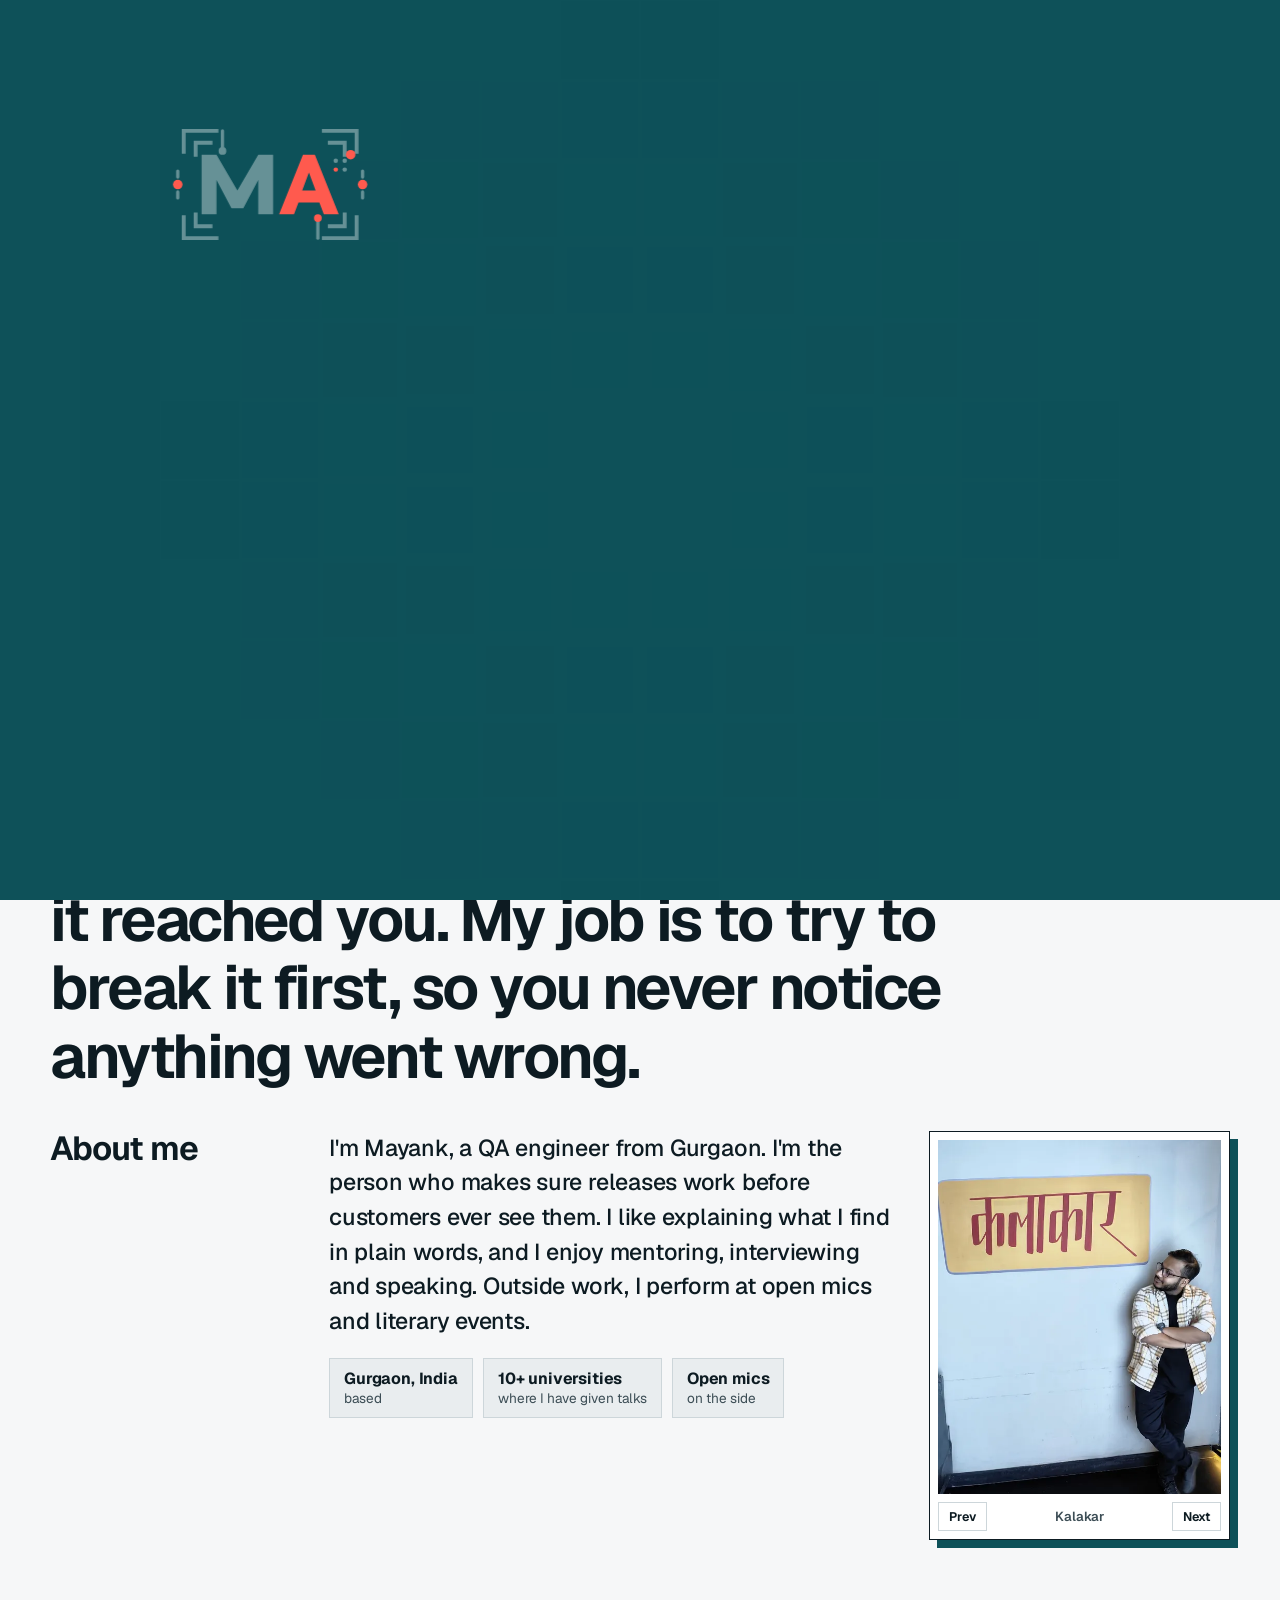
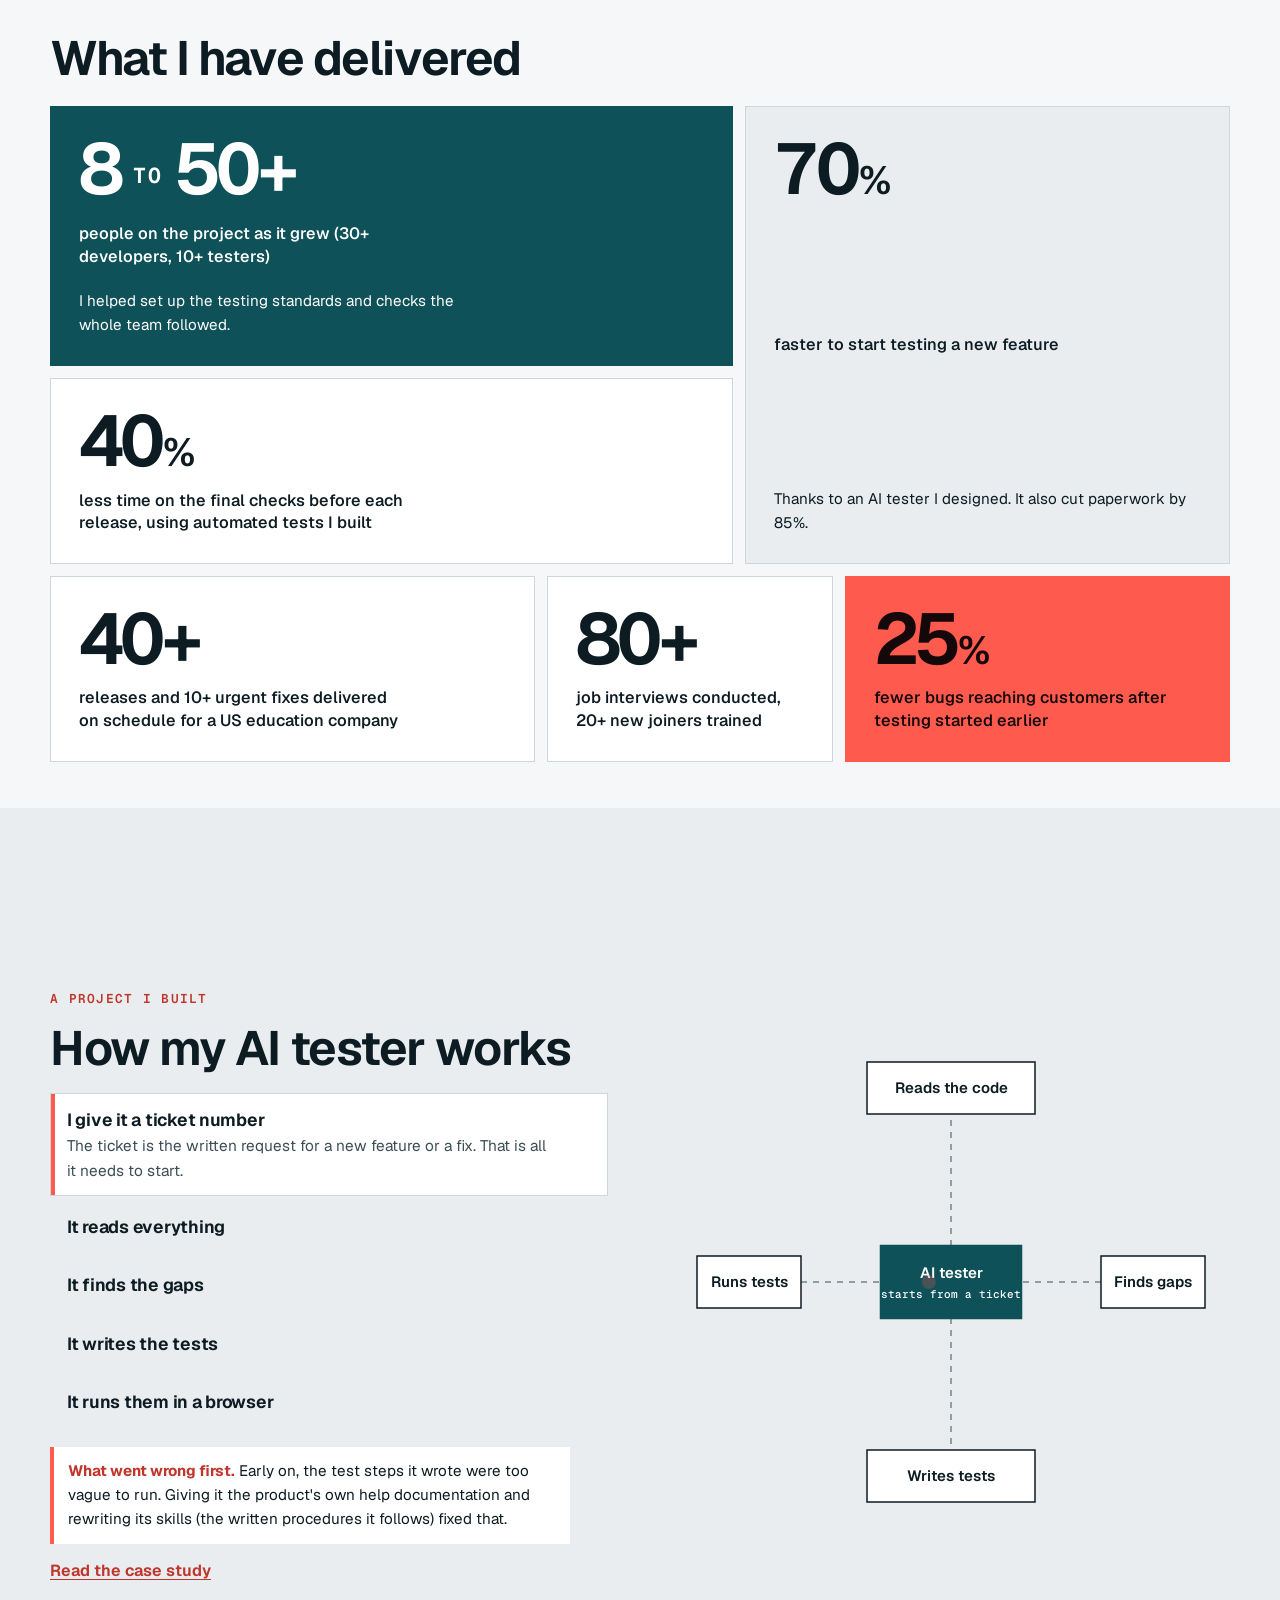
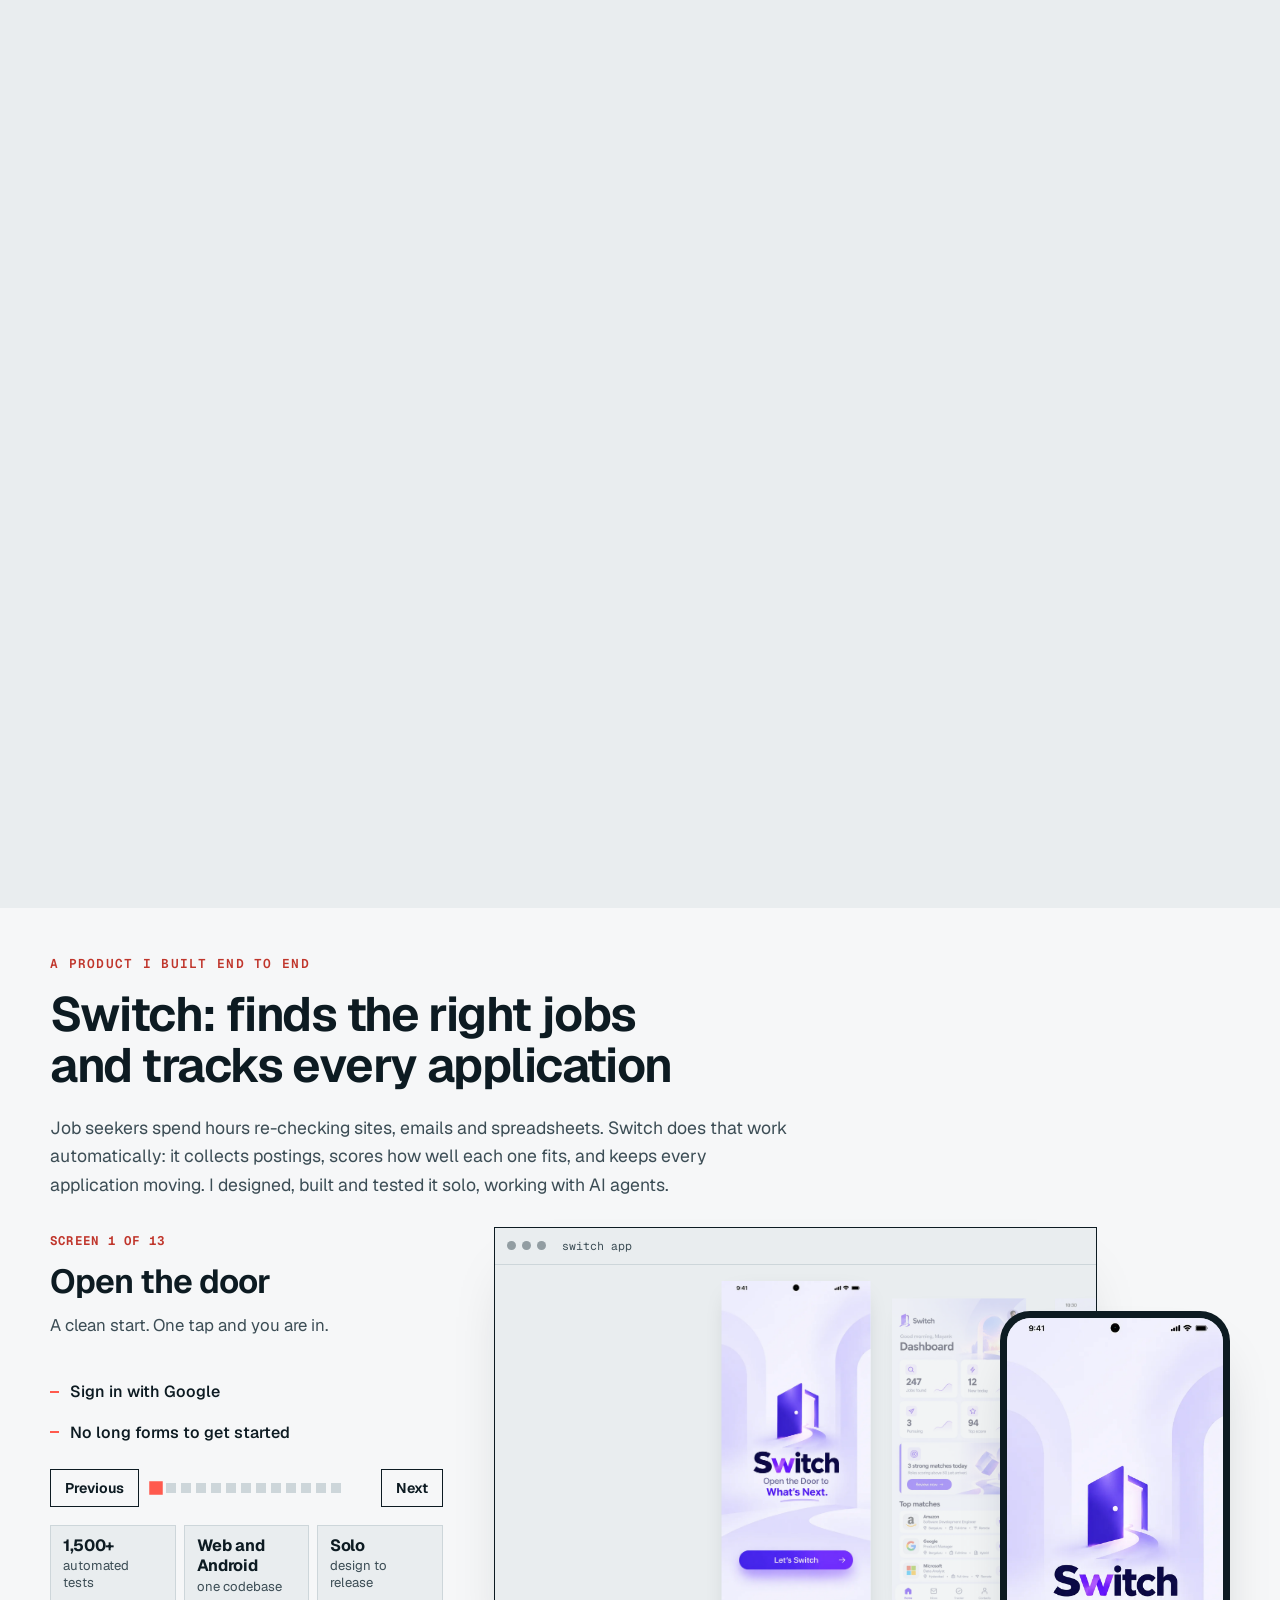
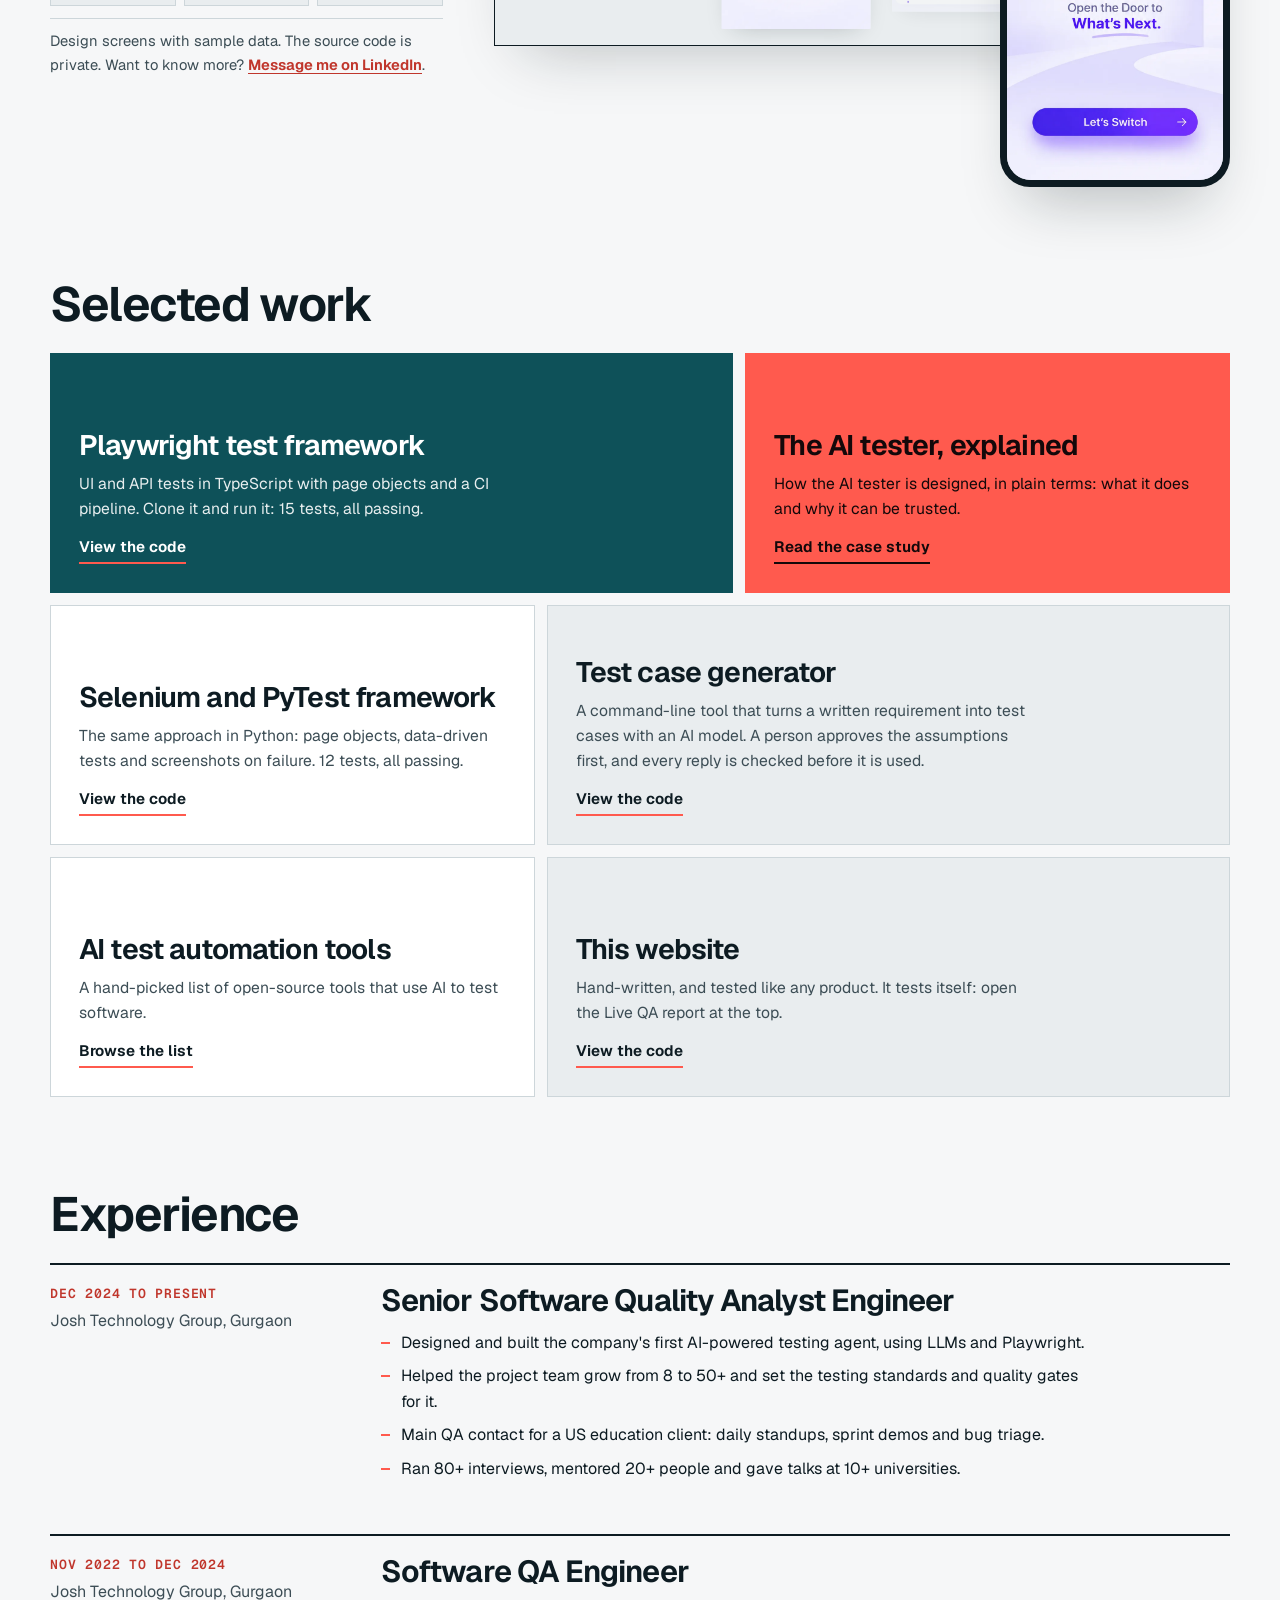
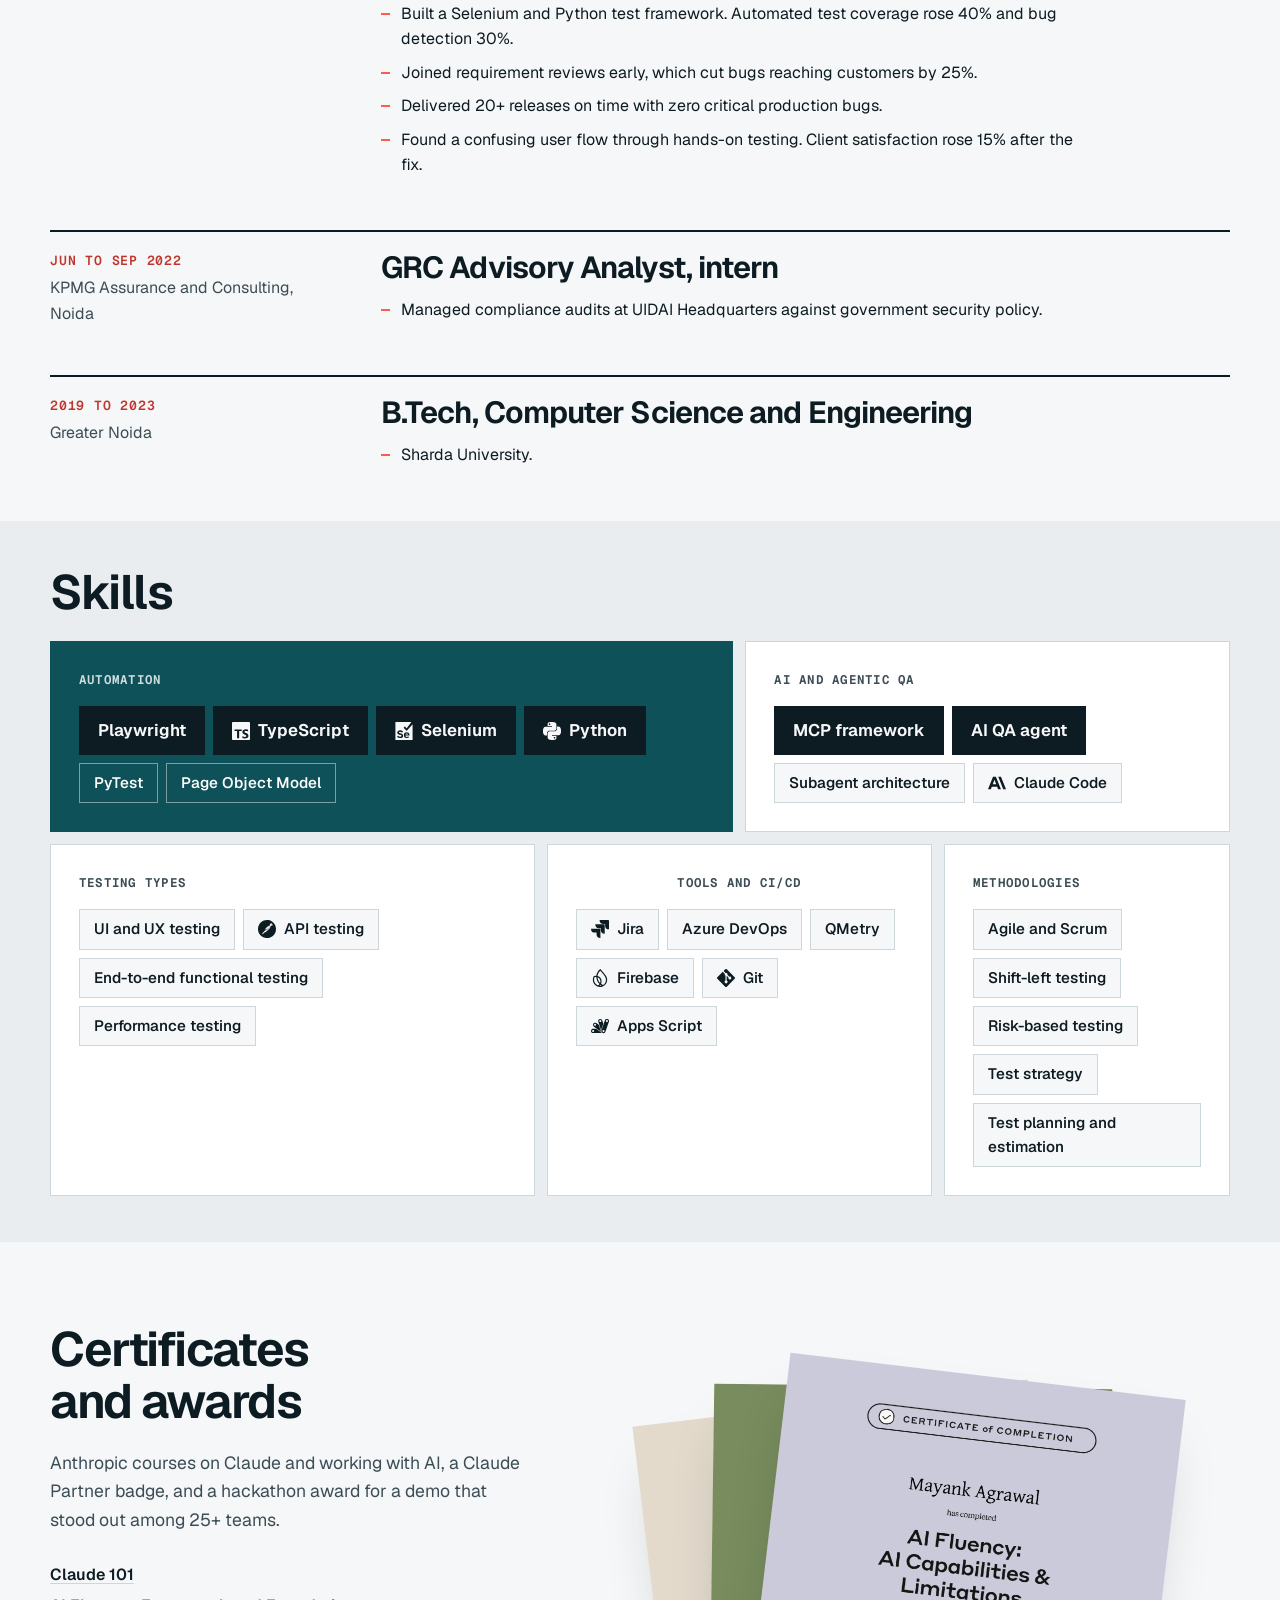
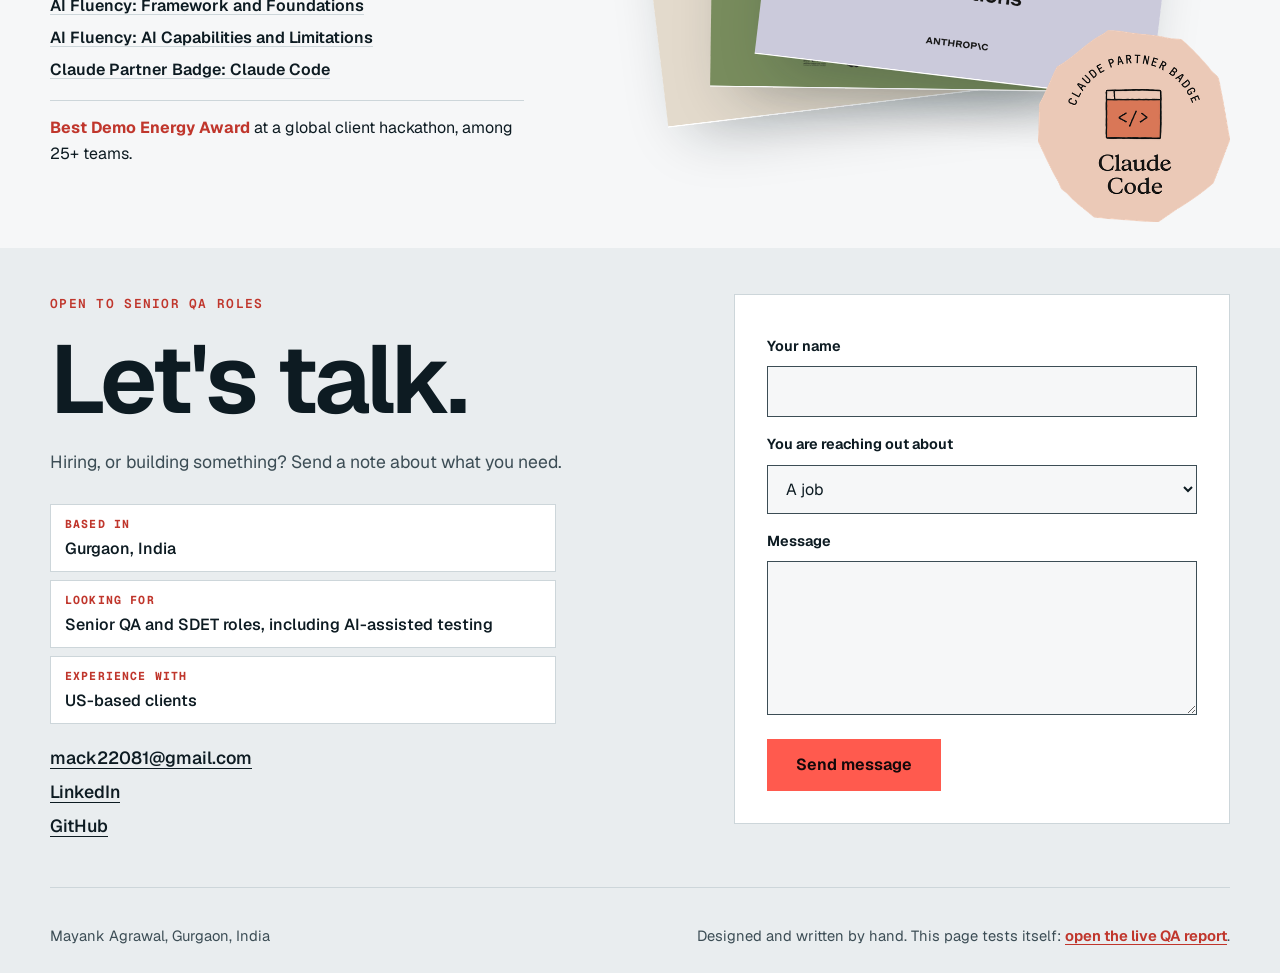
==== commit 5f8e0e85: "Compact photo viewer, tighter spacing, report popup restyled" ====
--- a/index.html
+++ b/index.html
@@ -71,7 +71,6 @@
       </div>
       <figure class="portrait" id="portrait">
         <div class="frame"><img src="assets/mayank.webp" width="513" height="486" alt="Portrait of Mayank Agrawal in a dark blazer and glasses" fetchpriority="high"></div>
-        <span class="sticker" aria-hidden="true"><b>3.5</b>years in QA</span>
       </figure>
     </div>
   </section>
@@ -91,29 +90,25 @@
   <section class="about" id="about">
     <div class="wrap about-grid">
       <h2 class="h2">About me</h2>
-      <div>
-        <p class="about-text">I'm Mayank, a QA engineer from Gurgaon. For 3.5 years I have been the person who makes sure releases work before customers ever see them. I like explaining what I find in plain words, and I enjoy mentoring, interviewing and speaking. Outside work, I perform at open mics.</p>
+      <div class="about-copy">
+        <p class="about-text">I'm Mayank, a QA engineer from Gurgaon. I'm the person who makes sure releases work before customers ever see them. I like explaining what I find in plain words, and I enjoy mentoring, interviewing and speaking. Outside work, I perform at open mics and literary events.</p>
         <ul class="about-facts">
           <li><b>Gurgaon, India</b>based</li>
-          <li><b>3.5 years</b>in QA</li>
           <li><b>10+ universities</b>where I have given talks</li>
           <li><b>Open mics</b>on the side</li>
         </ul>
-        <div class="reel-wrap">
-        <p class="reel-note">Open mics and literary events. Tap a photo to see it larger.</p>
-        <ul class="reel" id="reel">
-          <li><button class="shot" type="button" data-full="assets/stage/kalakar-full.webp" data-title="Kalakar" aria-label="Open photo: Kalakar"><img src="assets/stage/kalakar.webp" width="545" height="760" alt="Mayank leaning on a wall beneath a painted sign that reads Kalakar" loading="lazy"></button></li>
-          <li><button class="shot" type="button" data-full="assets/stage/tape-a-tale-full.webp" data-title="Tape A Tale" aria-label="Open photo: Tape A Tale"><img src="assets/stage/tape-a-tale.webp" width="739" height="760" alt="Mayank reading from a notebook on stage at Tape A Tale" loading="lazy"></button></li>
-          <li><button class="shot" type="button" data-full="assets/stage/sahitya-tak-full.webp" data-title="Sahitya Tak, Mike Ke Laal" aria-label="Open photo: Sahitya Tak, Mike Ke Laal"><img src="assets/stage/sahitya-tak.webp" width="570" height="748" alt="Mayank performing on stage at the Sahitya Tak event Mike Ke Laal" loading="lazy"></button></li>
-          <li><button class="shot" type="button" data-full="assets/stage/red-curtain-full.webp" data-title="On stage" aria-label="Open photo: On stage"><img src="assets/stage/red-curtain.webp" width="444" height="760" alt="Mayank speaking into a microphone in front of a red curtain" loading="lazy"></button></li>
-          <li><button class="shot" type="button" data-full="assets/stage/black-white-full.webp" data-title="On stage" aria-label="Open photo: On stage"><img src="assets/stage/black-white.webp" width="487" height="760" alt="Black and white photo of Mayank seated on a stool, performing" loading="lazy"></button></li>
-          <li><button class="shot" type="button" data-full="assets/stage/spotlight-full.webp" data-title="On stage" aria-label="Open photo: On stage"><img src="assets/stage/spotlight.webp" width="457" height="760" alt="Close-up of Mayank speaking into a microphone under stage lights" loading="lazy"></button></li>
-          <li><button class="shot" type="button" data-full="assets/stage/with-performers-full.webp" data-title="With fellow performers" aria-label="Open photo: With fellow performers"><img src="assets/stage/with-performers.webp" width="1685" height="760" alt="Mayank with three other performers in front of a bright poster" loading="lazy"></button></li>
-          <li><button class="shot" type="button" data-full="assets/stage/with-poet-full.webp" data-title="Aks-Ghar" aria-label="Open photo: Aks-Ghar"><img src="assets/stage/with-poet.webp" width="343" height="760" alt="Mayank with a poet in front of the Aks-Ghar sign" loading="lazy"></button></li>
-          <li><button class="shot" type="button" data-full="assets/stage/aajtak-set-full.webp" data-title="Aaj Tak Sahitya festival" aria-label="Open photo: Aaj Tak Sahitya festival"><img src="assets/stage/aajtak-set.webp" width="343" height="760" alt="Mayank seated at a desk on the Aaj Tak Sahitya festival set" loading="lazy"></button></li>
-        </ul>
-      </div>
-      </div>
+      </div>
+      <figure class="mic" id="mic">
+        <button class="mic-main" id="micMain" type="button" aria-label="Open this photo larger">
+          <img class="mic-img on" id="micA" width="545" height="760" alt="">
+          <img class="mic-img" id="micB" width="545" height="760" alt="" aria-hidden="true">
+        </button>
+        <figcaption class="mic-bar">
+          <button type="button" id="micPrev" aria-label="Previous photo">Prev</button>
+          <span id="micCap">On stage</span>
+          <button type="button" id="micNext" aria-label="Next photo">Next</button>
+        </figcaption>
+      </figure>
     </div>
   </section>
 
--- a/styles.css
+++ b/styles.css
@@ -10,7 +10,7 @@
   --brand:var(--brand-l);--on-brand:#ffffff;--acc:var(--acc-l);--acc-ink:#14080a;--acc-text:var(--at-l);
   --shadow:rgba(13,27,34,.28);--ok:#157a45;
   --sans:"Geist",ui-sans-serif,system-ui,sans-serif;--mono:"Geist Mono",ui-monospace,monospace;
-  --ease:cubic-bezier(.16,1,.3,1);--nav:64px;--sec:clamp(48px,6vw,88px);
+  --ease:cubic-bezier(.16,1,.3,1);--nav:64px;--sec:clamp(30px,3.6vw,52px);
 }
 :root[data-theme="dark"]{
   --bg:#0a1417;--bg2:#111f24;--card:#0e1a1e;--ink:#eaf3f5;--mut:#aebfc5;--line:#223840;--err:#ff8a7a;
@@ -70,7 +70,7 @@
 .btn:active,.btn-line:active{transform:scale(.97)}
 
 /* hero */
-.hero{padding:calc(var(--nav) + clamp(28px,5vw,64px)) 0 var(--sec);min-height:min(100dvh,800px);display:flex;align-items:center;overflow:hidden}
+.hero{padding:calc(var(--nav) + clamp(20px,3.5vw,44px)) 0 var(--sec);min-height:min(100dvh,700px);display:flex;align-items:center;overflow:hidden}
 #grid{position:absolute;inset:0;width:100%;height:100%;z-index:0}
 .hero:after{content:"";position:absolute;inset:auto 0 0 0;height:28%;background:linear-gradient(transparent,var(--bg));z-index:1;pointer-events:none}
 .hero-grid{position:relative;z-index:2;display:grid;grid-template-columns:minmax(0,1.3fr) minmax(0,.7fr);gap:clamp(24px,5vw,72px);align-items:center}
@@ -87,9 +87,6 @@
 .portrait .frame{position:relative;overflow:hidden;background:#efe3e5;box-shadow:14px 14px 0 var(--brand)}
 .portrait img{width:100%;aspect-ratio:513/486;object-fit:cover;transition:transform .9s var(--ease)}
 .portrait:hover img{transform:scale(1.04)}
-.sticker{position:absolute;left:-26px;bottom:-22px;width:104px;height:104px;border-radius:50%;background:var(--acc);color:var(--acc-ink);display:grid;place-content:center;text-align:center;font-size:.72rem;font-weight:650;line-height:1.15;transform:rotate(-12deg);animation:bob 5s ease-in-out infinite}
-.sticker b{font-size:1.9rem;letter-spacing:-.04em;line-height:1}
-@keyframes bob{50%{transform:rotate(-6deg) translateY(-6px)}}
 
 /* ticker (the one marquee) */
 .ticker{padding:0;overflow:hidden;border-block:1px solid var(--line);background:var(--brand);color:var(--on-brand)}
@@ -134,7 +131,7 @@
 
 /* AI tester (pinned on wide screens) */
 .agent{background:var(--bg2);padding:0}
-.agent-pin{min-height:100dvh;display:flex;align-items:center;padding:calc(var(--nav) + 20px) 0 32px}
+.agent-pin{min-height:100dvh;display:flex;align-items:center;padding:calc(var(--nav) + 8px) 0 16px}
 .agent-grid{display:grid;grid-template-columns:minmax(0,1fr) minmax(0,1fr);gap:clamp(24px,5vw,72px);align-items:center}
 .agent .h2{margin-bottom:18px}
 .steps{display:grid;gap:4px;margin-bottom:18px}
@@ -368,9 +365,9 @@
 @media (max-width:860px){.mark{width:56px;height:41px}}
 
 /* about */
-.statement{padding:clamp(48px,7vw,96px) 0 clamp(16px,3vw,32px)}
-.about{padding:clamp(24px,4vw,48px) 0 var(--sec)}
-.about-grid{display:grid;grid-template-columns:minmax(0,3fr) minmax(0,9fr);gap:clamp(16px,4vw,48px);align-items:start}
+.statement{padding:clamp(28px,4vw,56px) 0 clamp(8px,1.5vw,16px)}
+.about{padding:clamp(12px,2vw,24px) 0 var(--sec)}
+.about-grid{display:grid;grid-template-columns:minmax(0,2.4fr) minmax(0,5.6fr) minmax(0,3fr);gap:clamp(16px,3vw,40px);align-items:start}
 .about .h2{font-size:clamp(1.6rem,2.6vw,2.1rem);margin:0}
 .about-text{font-size:clamp(1.15rem,1.8vw,1.45rem);line-height:1.5;max-width:46ch;font-weight:500;letter-spacing:-.01em}
 .about-facts{display:flex;flex-wrap:wrap;gap:10px;margin-top:20px}
@@ -382,15 +379,23 @@
 .avail li{padding:10px 14px;background:var(--card);border:1px solid var(--line);font-weight:550}
 .avail b{display:block;font-family:var(--mono);font-size:.72rem;letter-spacing:.1em;text-transform:uppercase;color:var(--acc-text);margin-bottom:2px}
 .linkbtn{background:none;border:0;padding:0;color:var(--acc-text);font-weight:650;text-decoration:underline;text-underline-offset:3px;font-size:inherit}
-@media (max-width:860px){.about-grid{grid-template-columns:1fr}}
-
-/* open-mic photo strip */
-.about-grid>div{min-width:0}
-.reel-wrap{margin-top:26px}
-.reel-note{font-size:.9rem;color:var(--mut);margin-bottom:10px}
-.reel{display:flex;gap:10px;overflow-x:auto;scroll-snap-type:x proximity;padding-bottom:12px;scrollbar-width:thin;-webkit-overflow-scrolling:touch}
-.reel li{flex:0 0 auto;scroll-snap-align:start}
-.shot{display:block;padding:0;border:0;background:var(--bg2);height:clamp(260px,30vw,360px);overflow:hidden;transition:transform .35s var(--ease)}
-.shot img{height:100%;width:auto;display:block;transition:transform .8s var(--ease)}
-.shot:hover img{transform:scale(1.05)}
-.shot:hover{transform:translateY(-3px)}
+
+
+/* open-mic photos: one small framed viewer */
+.mic{position:relative;border:1px solid var(--ink);background:var(--card);padding:8px;box-shadow:8px 8px 0 var(--brand)}
+.mic-main{position:relative;display:block;width:100%;aspect-ratio:4/5;padding:0;border:0;background:var(--bg2);overflow:hidden}
+.mic-img{position:absolute;inset:0;width:100%;height:100%;object-fit:cover;object-position:50% 25%;opacity:0;transition:opacity .7s var(--ease),transform 1.2s var(--ease)}
+.mic-img.on{opacity:1}
+.mic-main:hover .mic-img.on{transform:scale(1.04)}
+.mic-bar{display:flex;align-items:center;justify-content:space-between;gap:8px;padding-top:8px;font-size:.82rem;font-weight:600}
+.mic-bar button{border:1px solid var(--line);background:transparent;padding:4px 10px;font-weight:650;font-size:.78rem;transition:background .2s,color .2s}
+.mic-bar button:hover{background:var(--ink);color:var(--bg)}
+.mic-bar span{color:var(--mut);text-align:center;flex:1}
+#lightbox{width:fit-content;max-width:94vw;overflow:hidden}
+#lightbox img{width:auto;height:auto;max-width:min(92vw,1000px);max-height:74dvh;margin:0 auto;display:block}
+#qaDlg{width:min(780px,94vw)}
+.qa-lead mark{background:#ffffff;color:var(--brand)}
+.qa-lead-why{font-size:.9rem;margin-bottom:14px}
+@media (min-width:800px){.qa-lead-why{white-space:nowrap}}
+@media (max-width:1000px){.about-grid{grid-template-columns:minmax(0,3fr) minmax(0,9fr)}.mic{grid-column:2;max-width:300px}}
+@media (max-width:860px){.about-grid{grid-template-columns:1fr}.mic{grid-column:1;max-width:260px}}
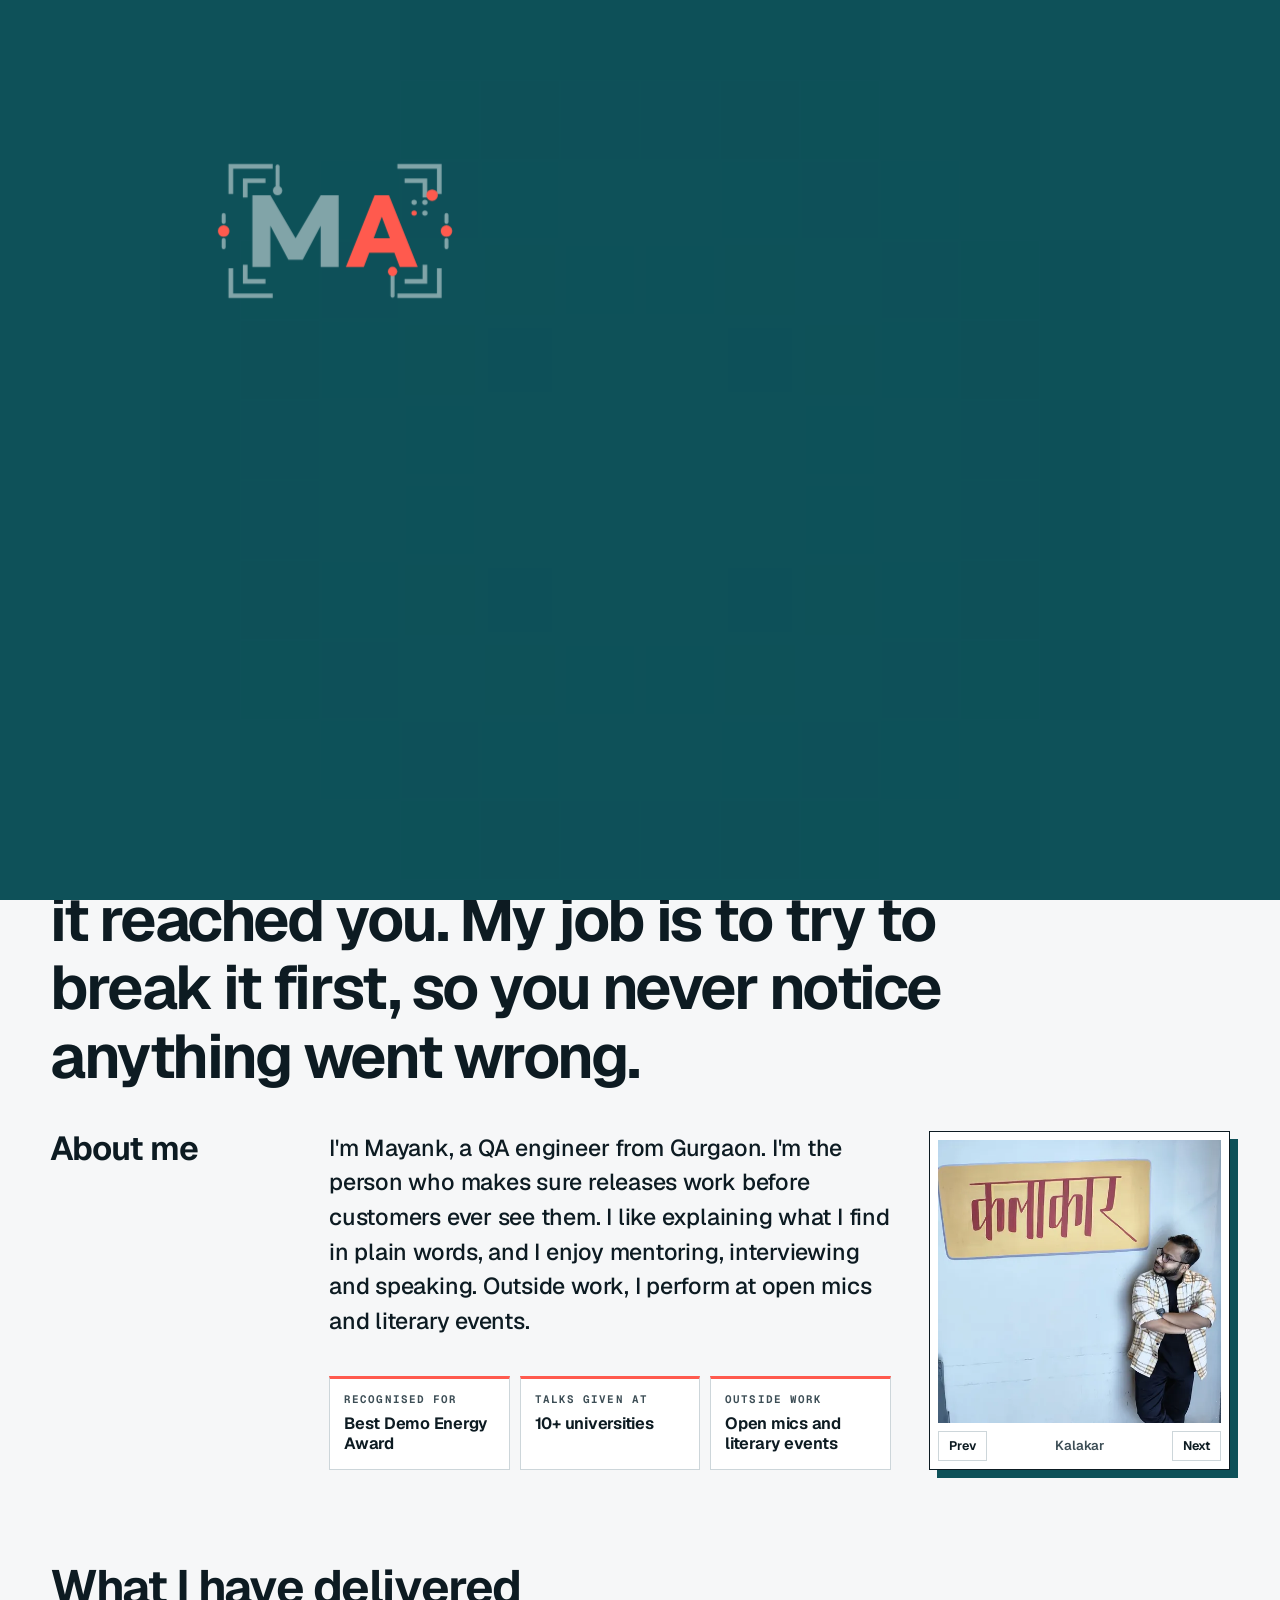
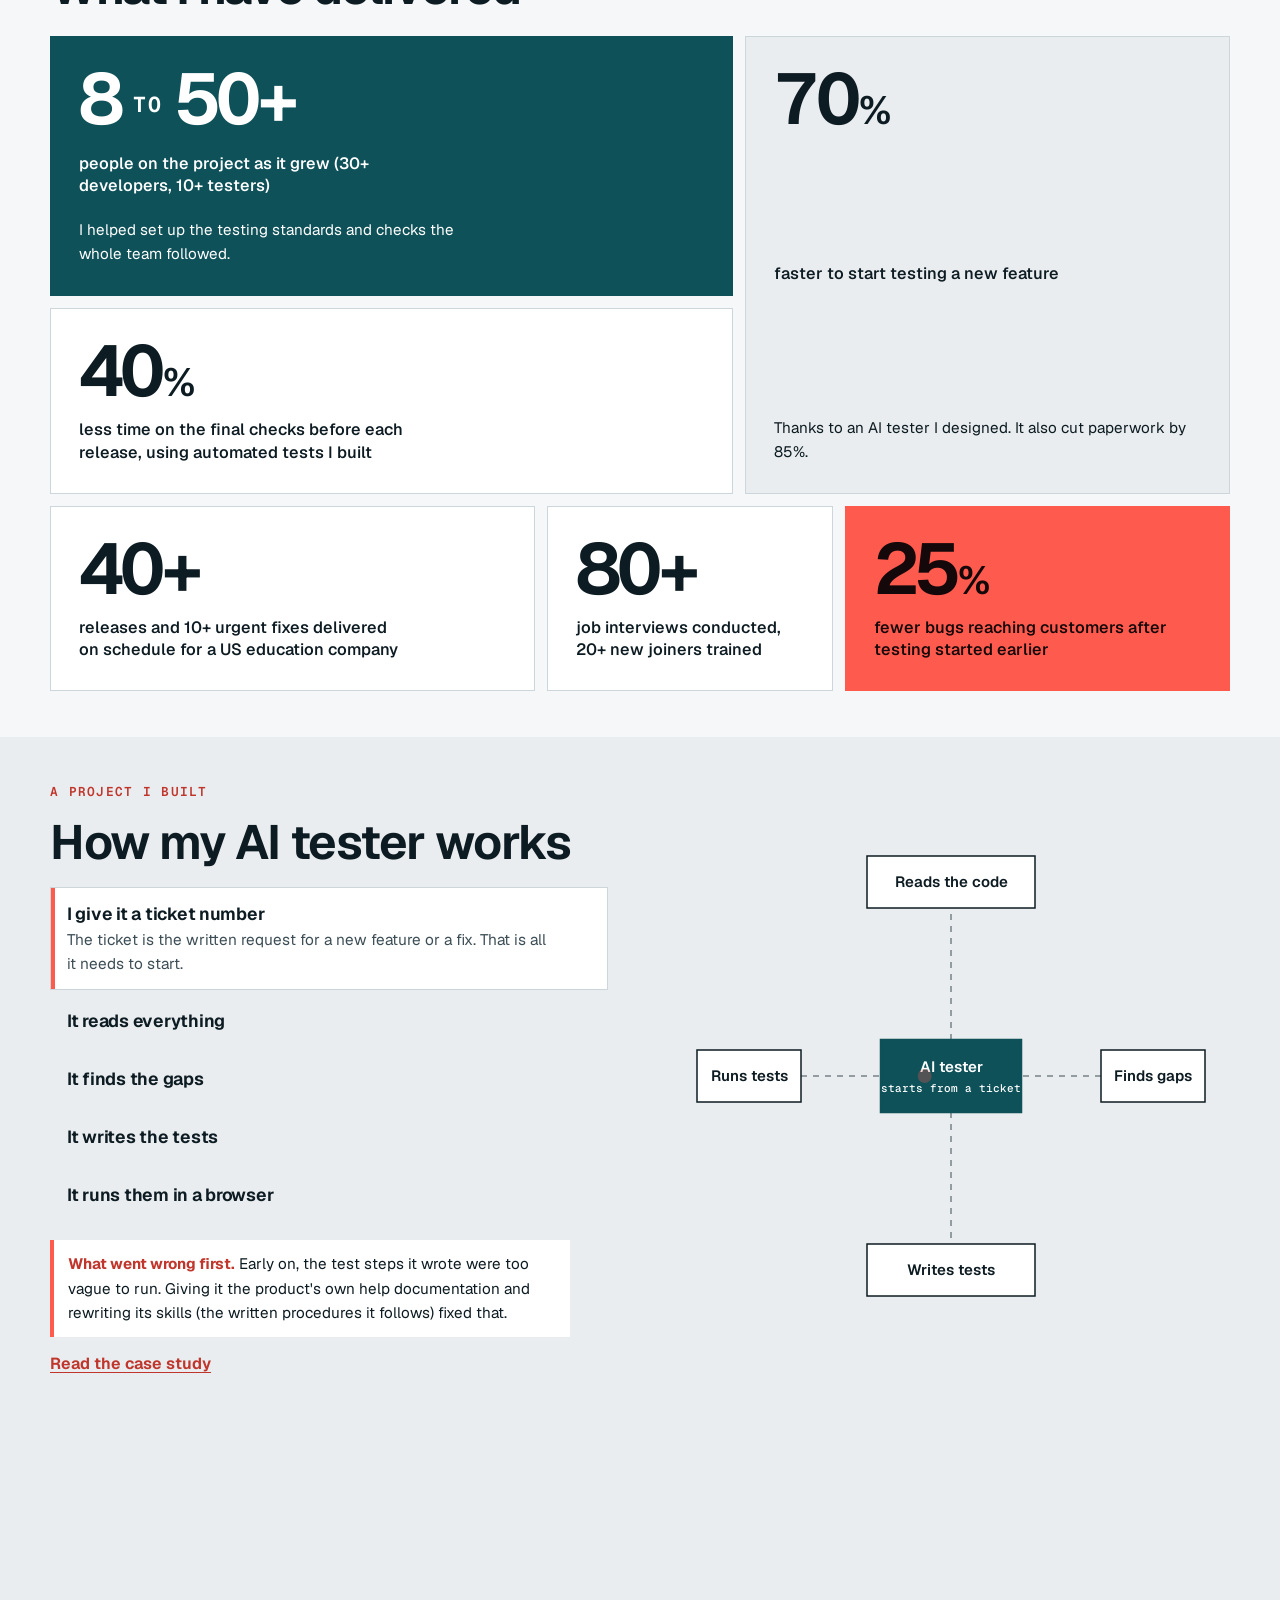
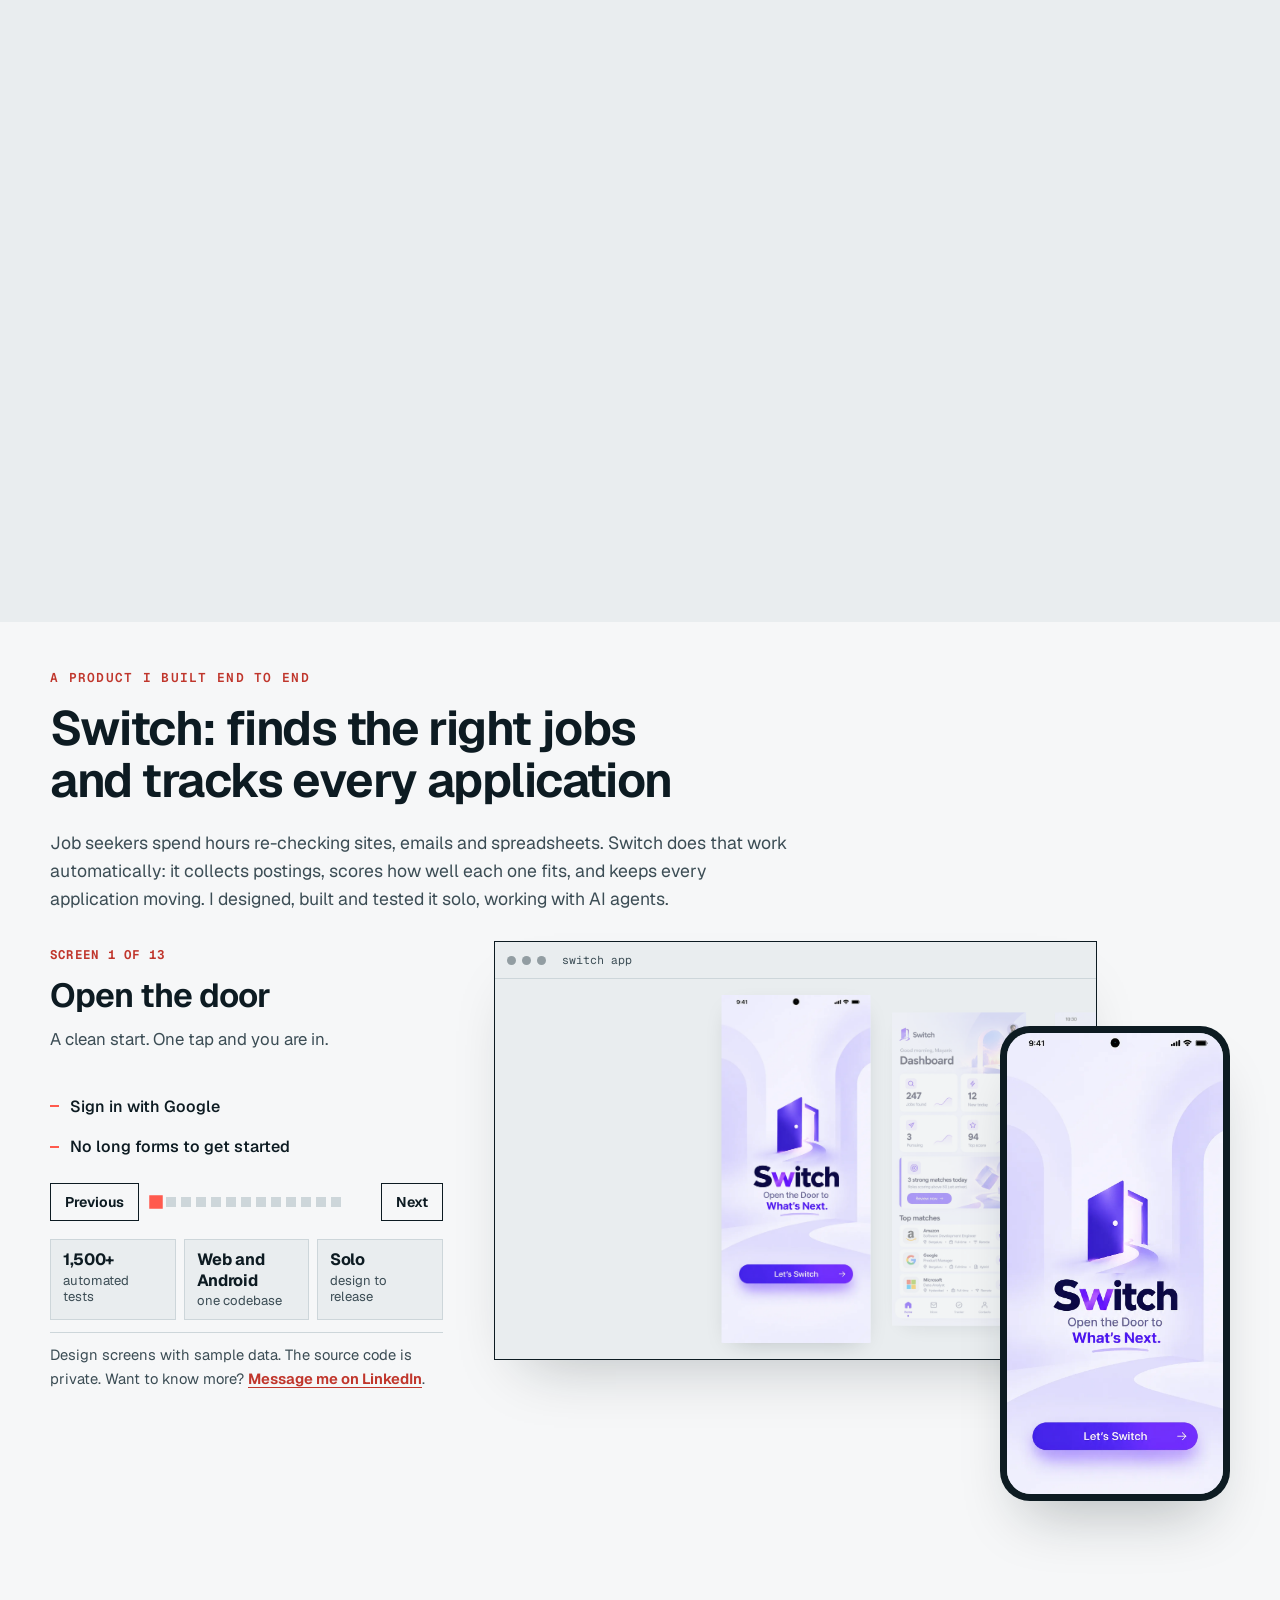
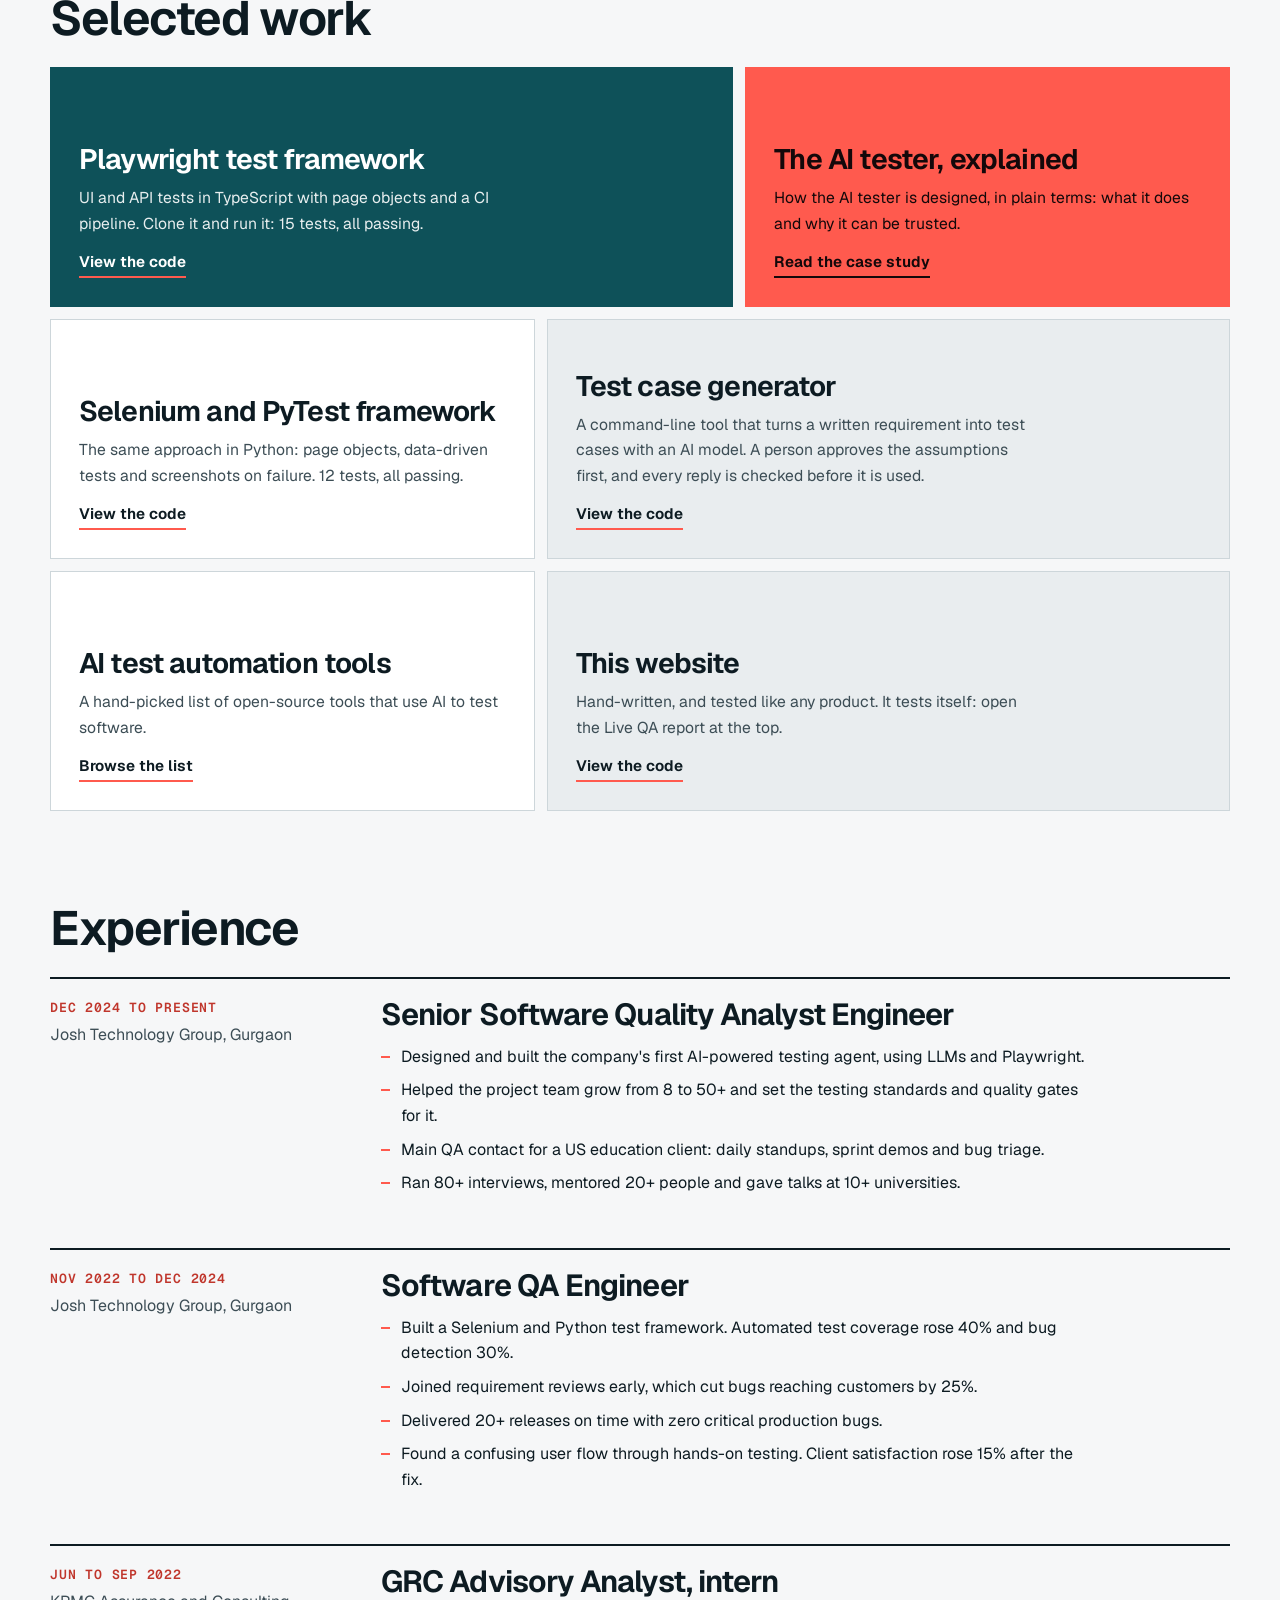
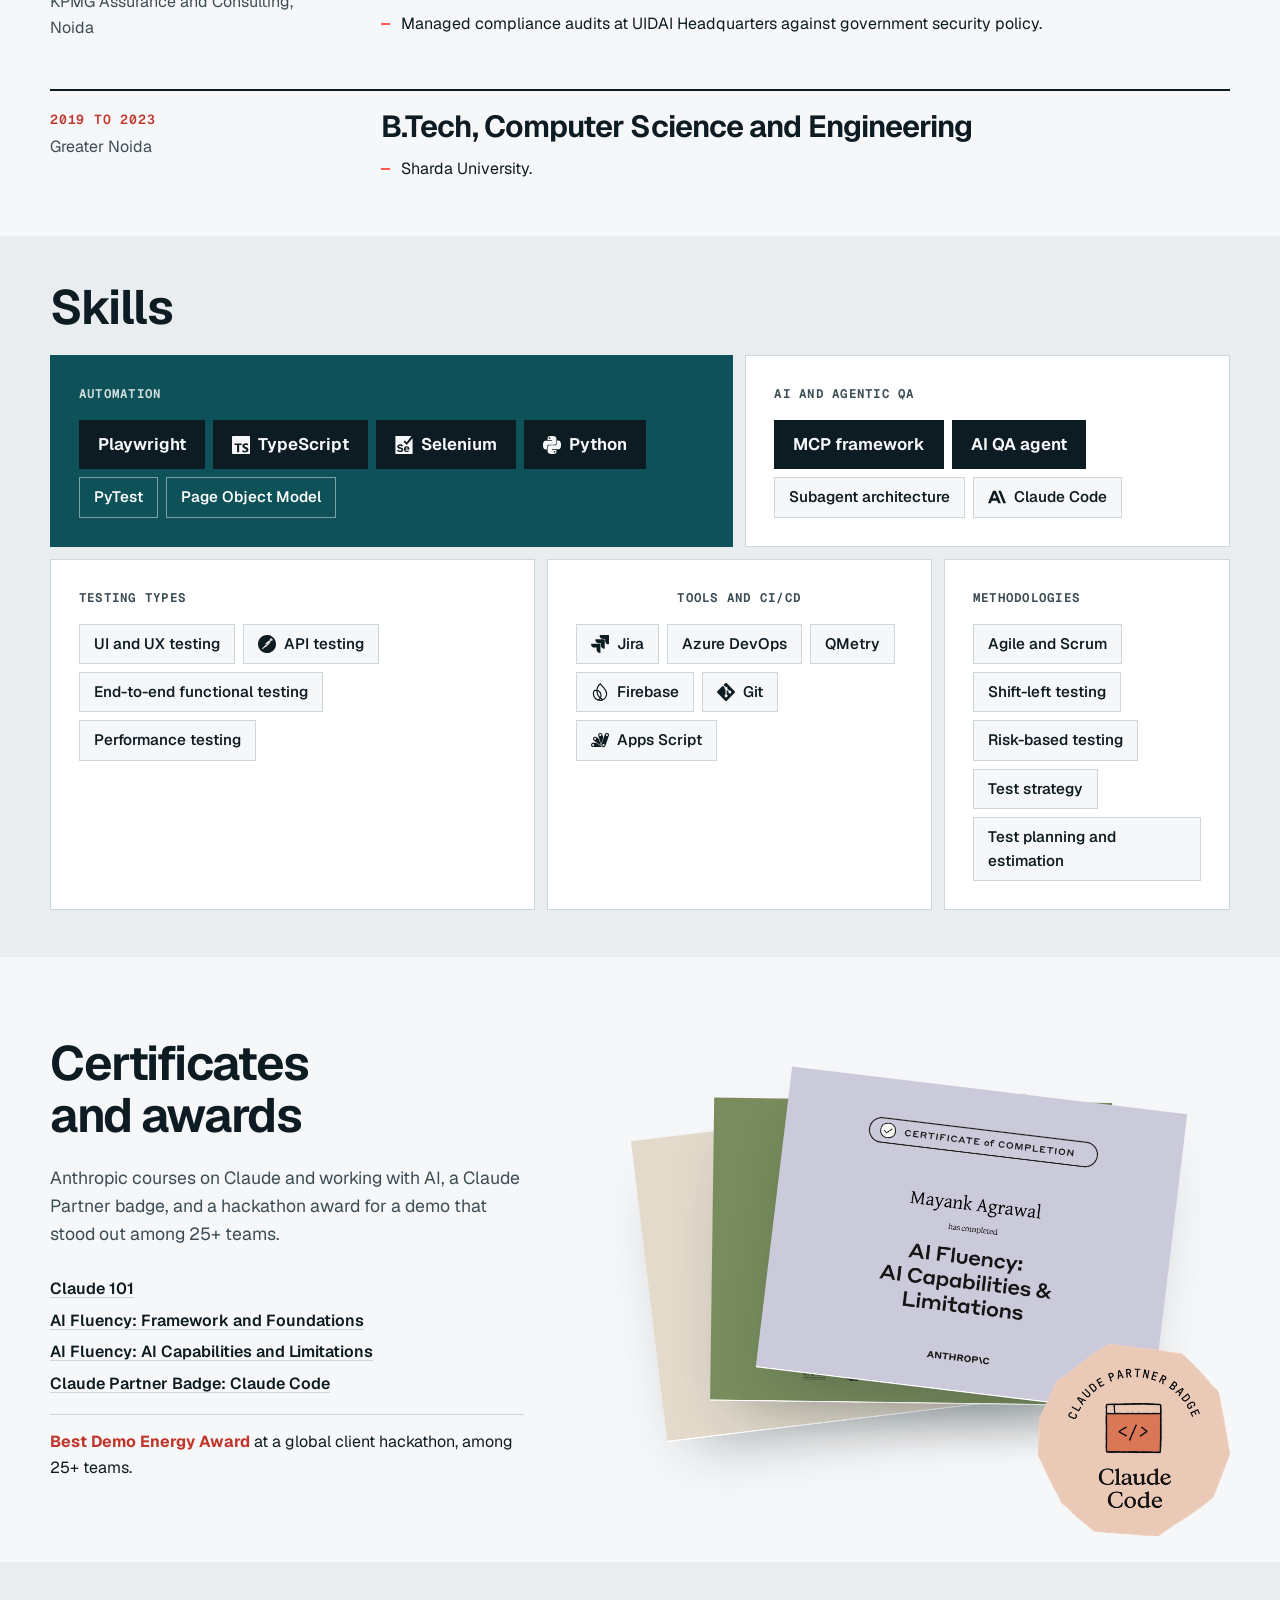
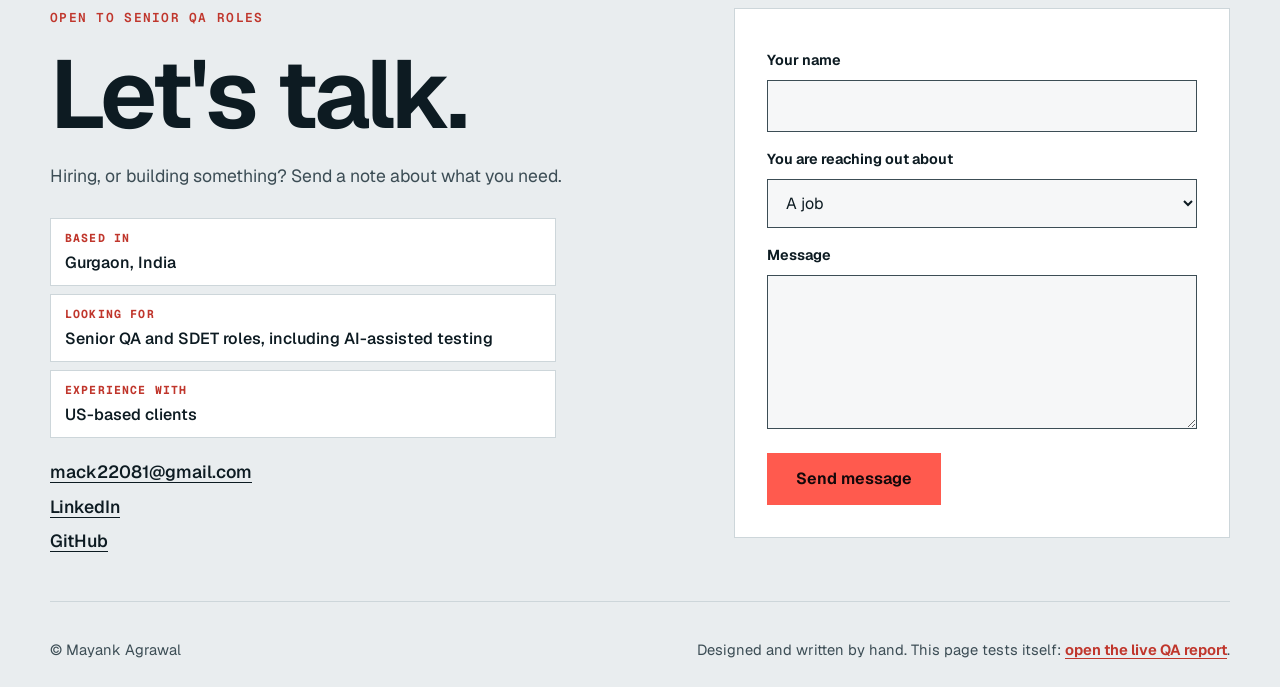
==== commit 80d03ead: "Aligned About block, no duplicate location, scales on big screens, pinned section fix" ====
--- a/index.html
+++ b/index.html
@@ -93,9 +93,9 @@
       <div class="about-copy">
         <p class="about-text">I'm Mayank, a QA engineer from Gurgaon. I'm the person who makes sure releases work before customers ever see them. I like explaining what I find in plain words, and I enjoy mentoring, interviewing and speaking. Outside work, I perform at open mics and literary events.</p>
         <ul class="about-facts">
-          <li><b>Gurgaon, India</b>based</li>
-          <li><b>10+ universities</b>where I have given talks</li>
-          <li><b>Open mics</b>on the side</li>
+          <li><span>Recognised for</span><b>Best Demo Energy Award</b></li>
+          <li><span>Talks given at</span><b>10+ universities</b></li>
+          <li><span>Outside work</span><b>Open mics and literary events</b></li>
         </ul>
       </div>
       <figure class="mic" id="mic">
@@ -350,7 +350,7 @@
       </form>
     </div>
     <footer class="foot wrap">
-      <p>Mayank Agrawal, Gurgaon, India</p>
+      <p>&copy; Mayank Agrawal</p>
       <p>Designed and written by hand. This page tests itself: <button type="button" class="linkbtn" id="qaFoot">open the live QA report</button>.</p>
     </footer>
   </section>
--- a/styles.css
+++ b/styles.css
@@ -17,7 +17,7 @@
   --brand:var(--brand-d);--acc:var(--acc-d);--acc-text:var(--at-d);--shadow:rgba(0,0,0,.6);--ok:#5fd694;
 }
 *{box-sizing:border-box;margin:0;padding:0}
-html{scroll-behavior:smooth;scroll-padding-top:var(--nav);-webkit-text-size-adjust:100%}
+html{scroll-behavior:smooth;scroll-padding-top:var(--nav);-webkit-text-size-adjust:100%;font-size:clamp(16px,calc(11px + .36vw),26px)}
 body{background:var(--bg);color:var(--ink);font-family:var(--sans);font-size:1rem;line-height:1.6;-webkit-font-smoothing:antialiased;overflow-x:hidden}
 img{display:block;max-width:100%;height:auto}
 a{color:inherit}
@@ -27,7 +27,7 @@
 :focus-visible{outline:2px solid var(--acc-text);outline-offset:3px}
 .skip{position:absolute;left:-999px;top:8px;background:var(--acc);color:var(--acc-ink);padding:8px 14px;z-index:1000}
 .skip:focus{left:8px}
-.wrap{width:min(1180px,100% - 48px);margin-inline:auto}
+.wrap{width:min(clamp(1180px,62vw,2600px),100% - 48px);margin-inline:auto}
 section{position:relative;padding:var(--sec) 0}
 .h2{font-size:clamp(1.9rem,3.8vw,3rem);line-height:1.08;letter-spacing:-.03em;font-weight:650;max-width:22ch;margin-bottom:22px;text-wrap:balance}
 .h2.big{font-size:clamp(2.8rem,8vw,6rem);margin-bottom:16px}
@@ -131,7 +131,7 @@
 
 /* AI tester (pinned on wide screens) */
 .agent{background:var(--bg2);padding:0}
-.agent-pin{min-height:100dvh;display:flex;align-items:center;padding:calc(var(--nav) + 8px) 0 16px}
+.agent-pin{display:flex;align-items:center;padding:clamp(28px,5vh,64px) 0}
 .agent-grid{display:grid;grid-template-columns:minmax(0,1fr) minmax(0,1fr);gap:clamp(24px,5vw,72px);align-items:center}
 .agent .h2{margin-bottom:18px}
 .steps{display:grid;gap:4px;margin-bottom:18px}
@@ -143,7 +143,7 @@
 .step p{color:var(--mut);font-size:.96rem;max-width:48ch;max-height:0;opacity:0;overflow:hidden;transition:max-height .5s var(--ease),opacity .4s}
 .step.is-on p{max-height:90px;opacity:1}
 .fine{font-size:1rem}
-.diagram{width:100%;max-width:520px;justify-self:center}
+.diagram{width:100%;max-width:clamp(520px,28vw,820px);justify-self:center}
 .diagram svg{width:100%;height:auto;overflow:visible}
 .wire{stroke:var(--mut);stroke-width:2;stroke-dasharray:6 6;fill:none;opacity:.5;transition:all .3s}
 .wire.on{stroke:var(--acc-text);stroke-dasharray:none;opacity:1}
@@ -274,7 +274,7 @@
 .js .reveal.in,.qa-run .reveal{opacity:1;transform:none}
 
 /* case study page */
-.narrow{width:min(760px,100% - 48px)}
+.narrow{width:min(clamp(760px,40vw,1100px),100% - 48px)}
 .cs-hero{padding:calc(var(--nav) + clamp(28px,6vw,56px)) 0 16px}
 .cs{padding-top:16px}
 .prose h2{font-size:clamp(1.5rem,2.6vw,2rem);letter-spacing:-.03em;line-height:1.15;font-weight:650;margin:40px 0 12px;max-width:none}
@@ -367,12 +367,9 @@
 /* about */
 .statement{padding:clamp(28px,4vw,56px) 0 clamp(8px,1.5vw,16px)}
 .about{padding:clamp(12px,2vw,24px) 0 var(--sec)}
-.about-grid{display:grid;grid-template-columns:minmax(0,2.4fr) minmax(0,5.6fr) minmax(0,3fr);gap:clamp(16px,3vw,40px);align-items:start}
+.about-grid{display:grid;grid-template-columns:minmax(0,2.4fr) minmax(0,5.6fr) minmax(0,3fr);gap:clamp(16px,3vw,40px);align-items:stretch}
 .about .h2{font-size:clamp(1.6rem,2.6vw,2.1rem);margin:0}
 .about-text{font-size:clamp(1.15rem,1.8vw,1.45rem);line-height:1.5;max-width:46ch;font-weight:500;letter-spacing:-.01em}
-.about-facts{display:flex;flex-wrap:wrap;gap:10px;margin-top:20px}
-.about-facts li{background:var(--bg2);border:1px solid var(--line);padding:10px 14px;font-size:.85rem;color:var(--mut);line-height:1.2}
-.about-facts b{display:block;color:var(--ink);font-size:1rem;margin-bottom:2px;letter-spacing:-.01em}
 .lesson{margin:0 0 14px;padding:12px 14px;border-left:4px solid var(--acc);background:var(--card);font-size:.95rem;max-width:52ch}
 .lesson b{color:var(--acc-text)}
 .avail{display:grid;gap:8px;margin:18px 0 6px;max-width:46ch}
@@ -399,3 +396,17 @@
 @media (min-width:800px){.qa-lead-why{white-space:nowrap}}
 @media (max-width:1000px){.about-grid{grid-template-columns:minmax(0,3fr) minmax(0,9fr)}.mic{grid-column:2;max-width:300px}}
 @media (max-width:860px){.about-grid{grid-template-columns:1fr}.mic{grid-column:1;max-width:260px}}
+
+/* about: three labelled facts */
+.about-facts{display:grid;grid-template-columns:repeat(3,minmax(0,1fr));gap:10px;margin-top:22px;max-width:640px}
+.about-facts li{background:var(--card);border:1px solid var(--line);border-top:3px solid var(--acc);padding:12px 14px 14px;transition:transform .3s var(--ease),border-color .2s}
+.about-facts li:hover{transform:translateY(-3px);border-color:var(--ink);border-top-color:var(--acc)}
+.about-facts span{display:block;font-family:var(--mono);font-size:.68rem;letter-spacing:.1em;text-transform:uppercase;color:var(--mut);font-weight:650;margin-bottom:6px}
+.about-facts b{display:block;font-size:1.02rem;line-height:1.25;letter-spacing:-.015em;font-weight:650;color:var(--ink)}
+@media (max-width:560px){.about-facts{grid-template-columns:1fr}}
+
+.about-copy{display:flex;flex-direction:column;justify-content:space-between;gap:20px}
+.about-copy .about-facts{margin-top:0}
+.mic-main{aspect-ratio:1/1}
+.mic-img{object-position:50% 22%}
+@media (max-width:1000px){.about-grid{align-items:start}}
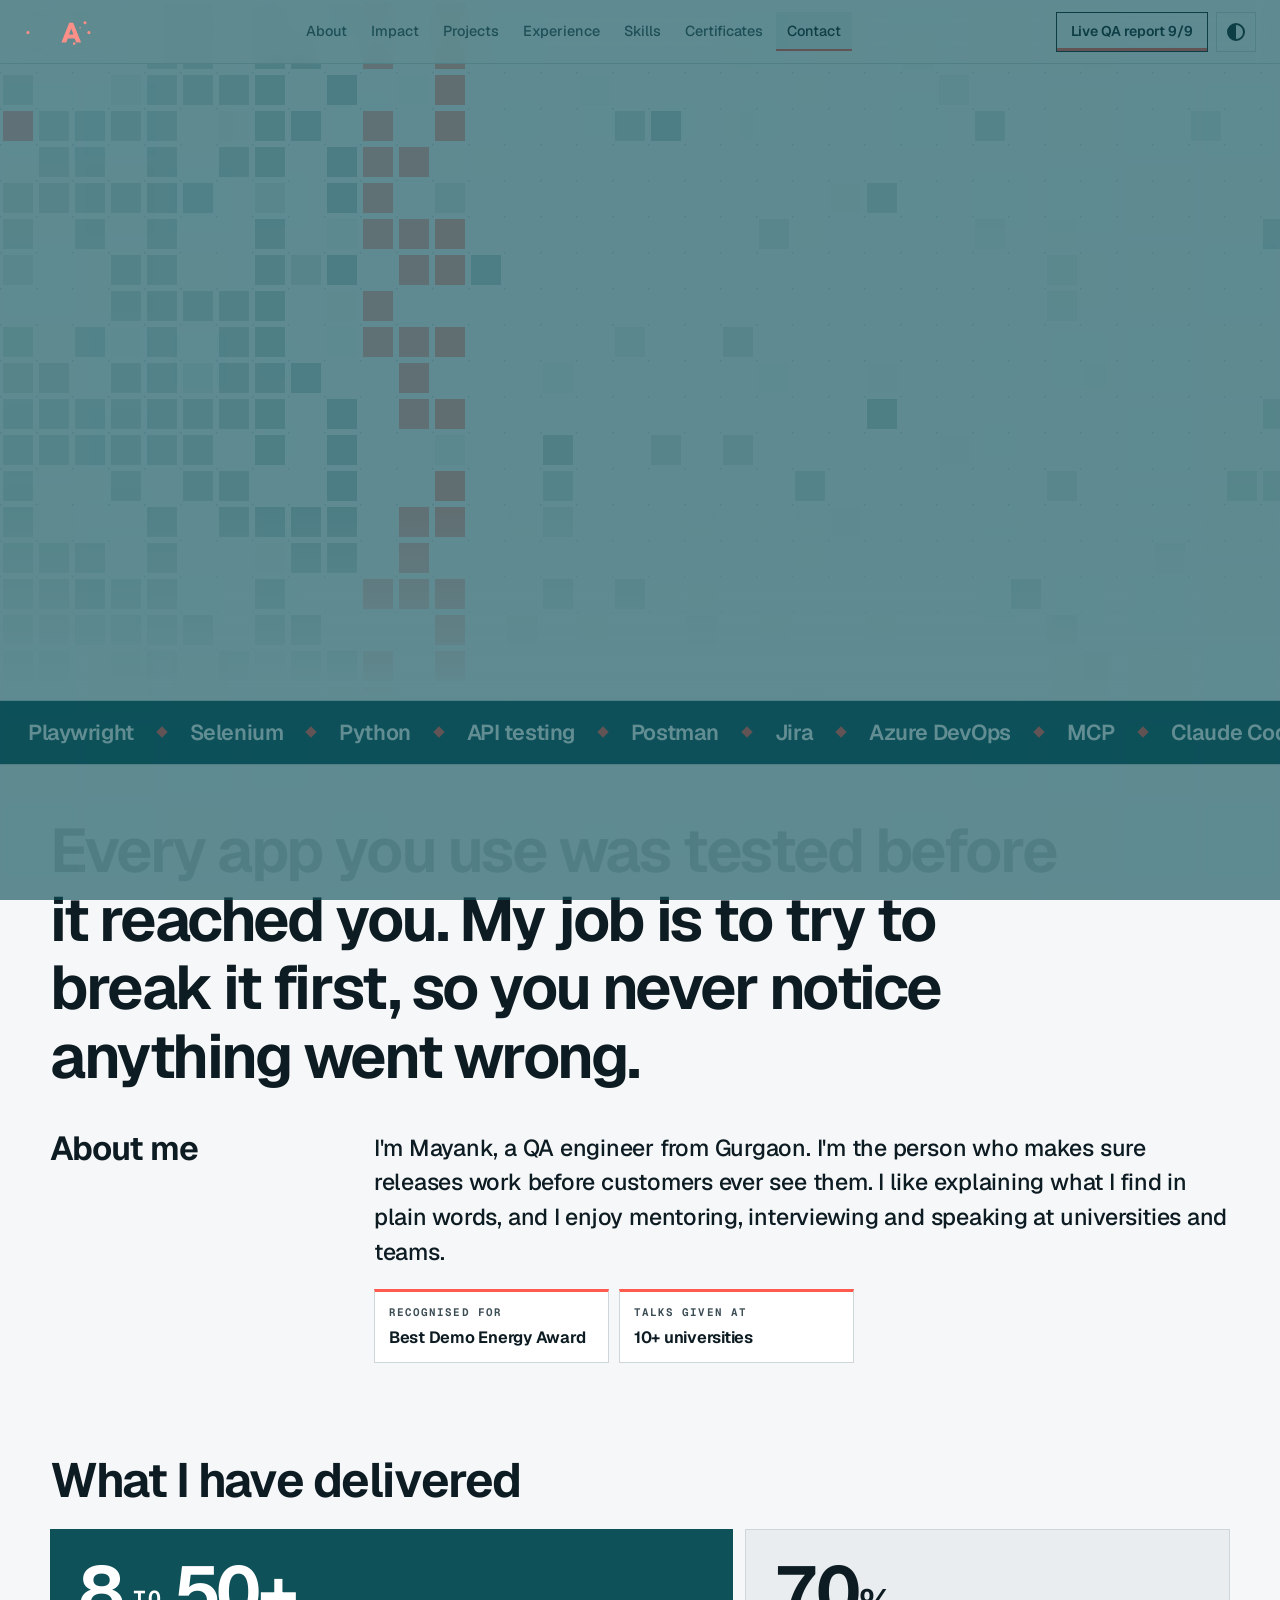
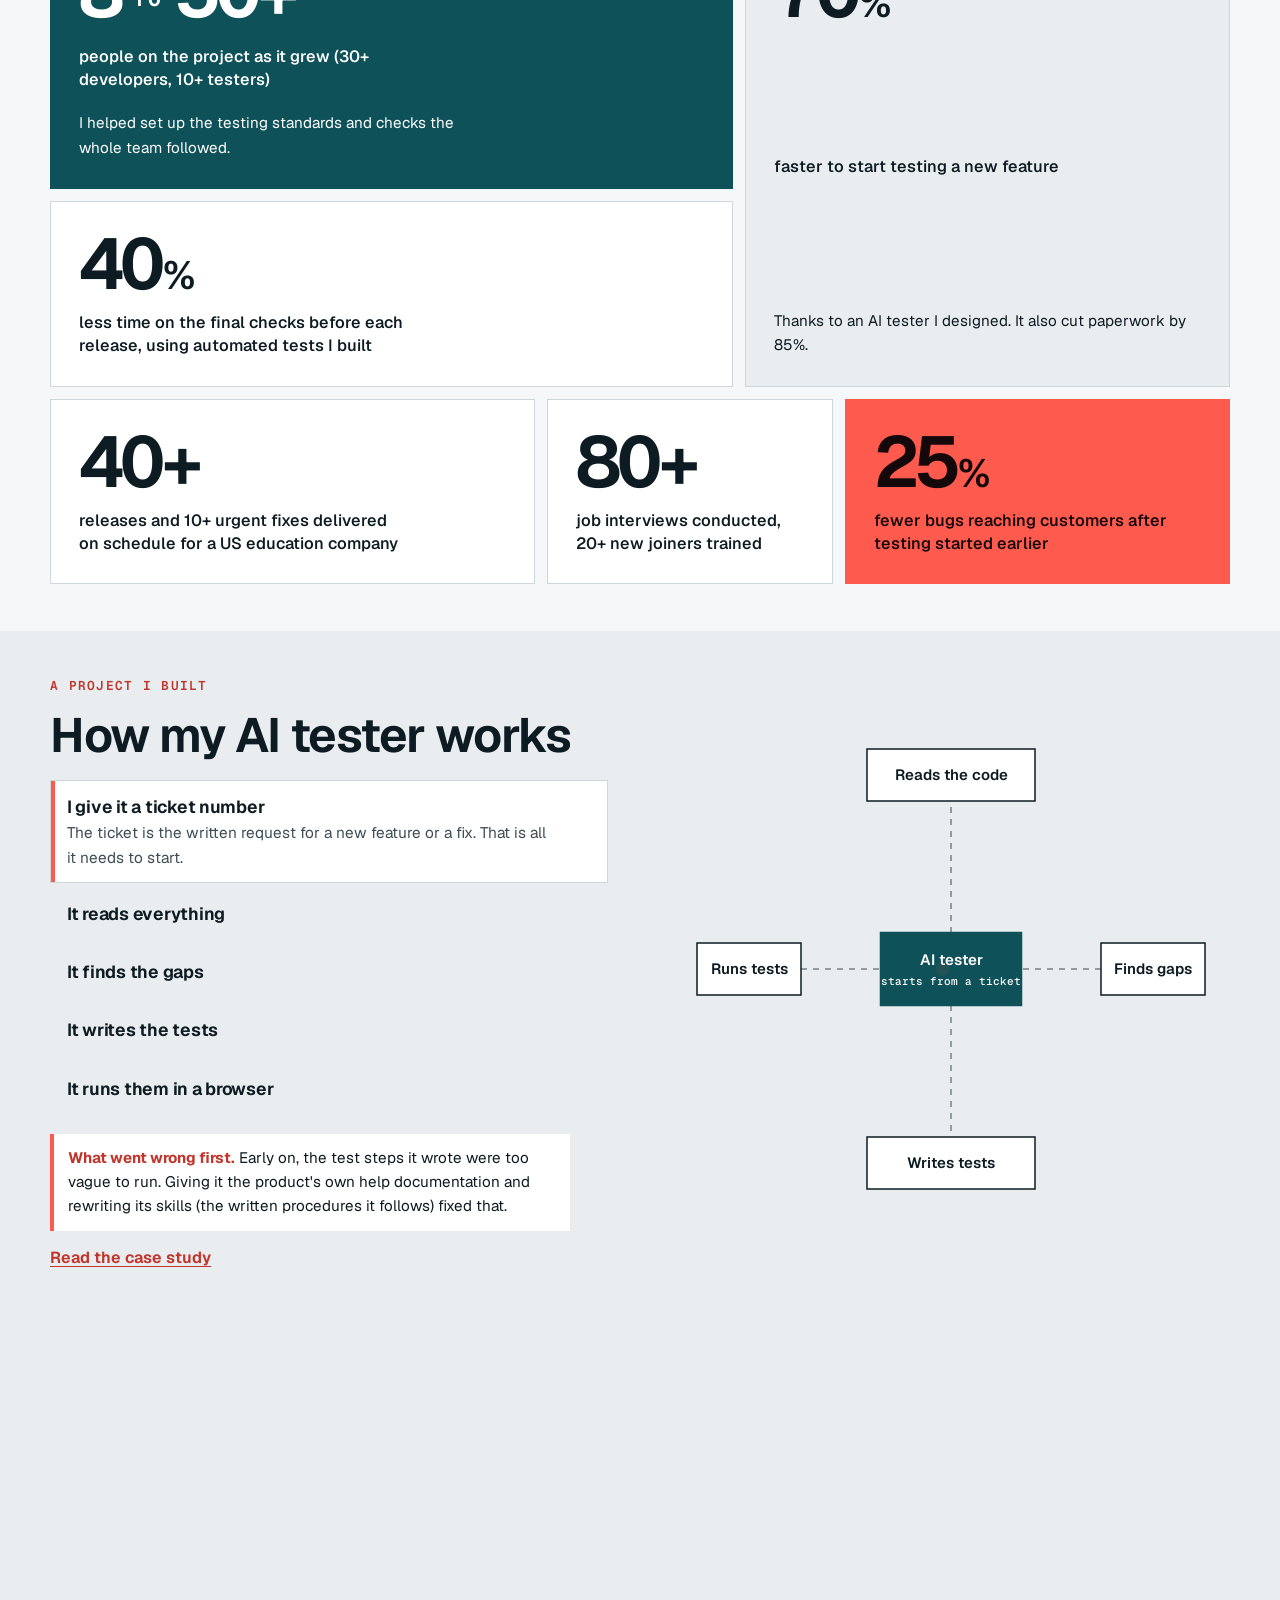
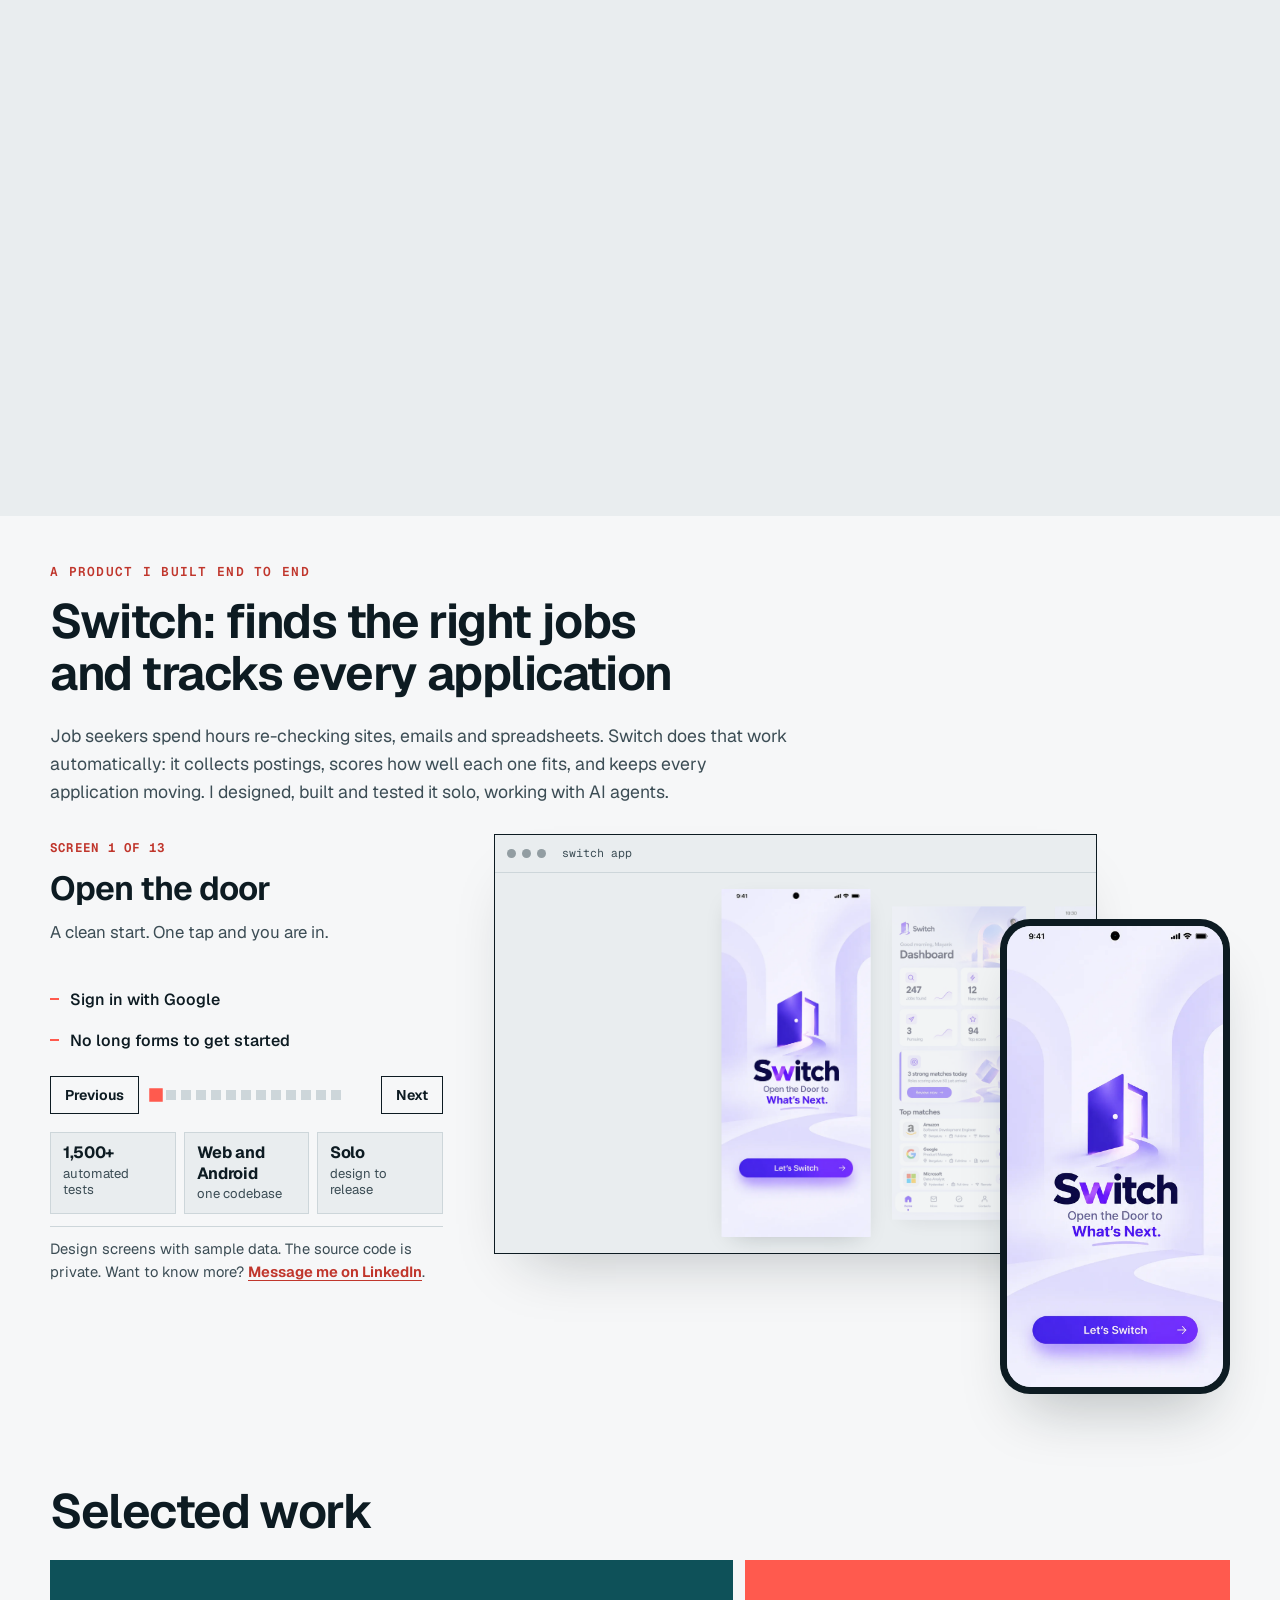
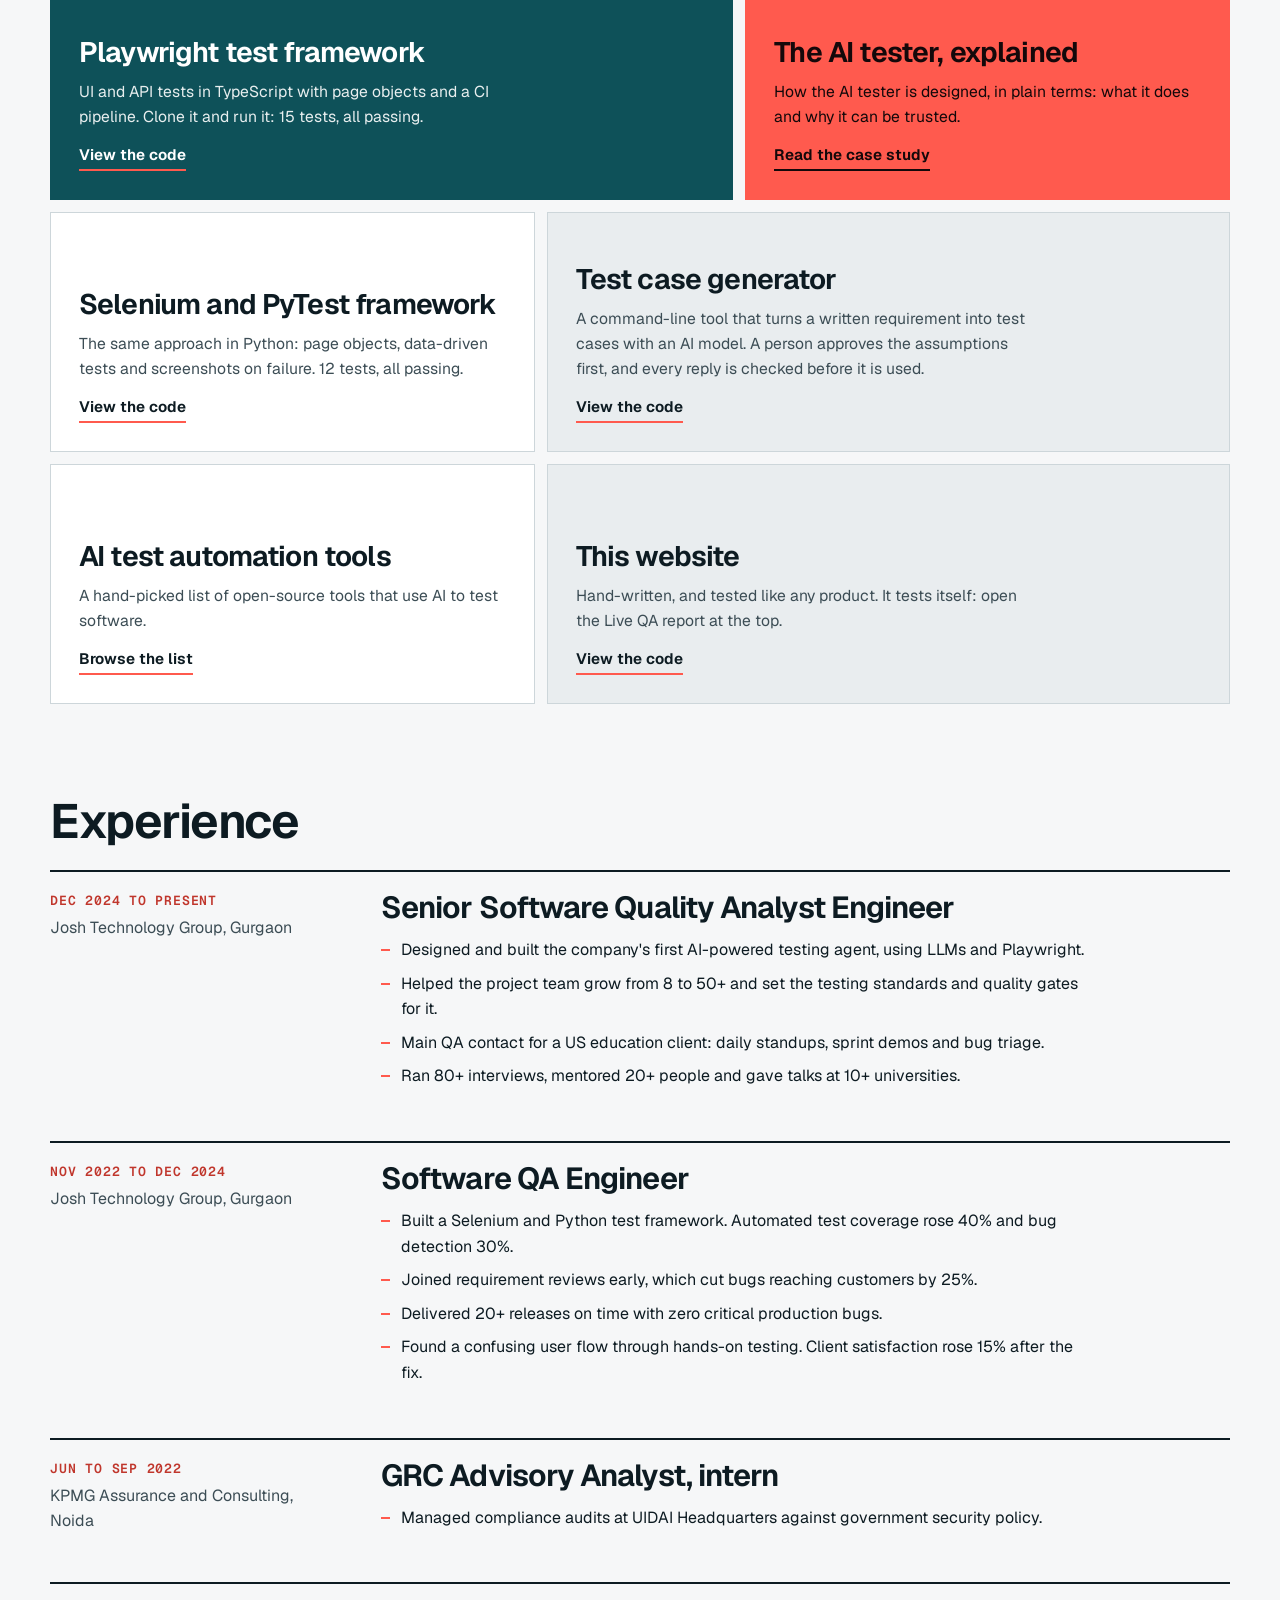
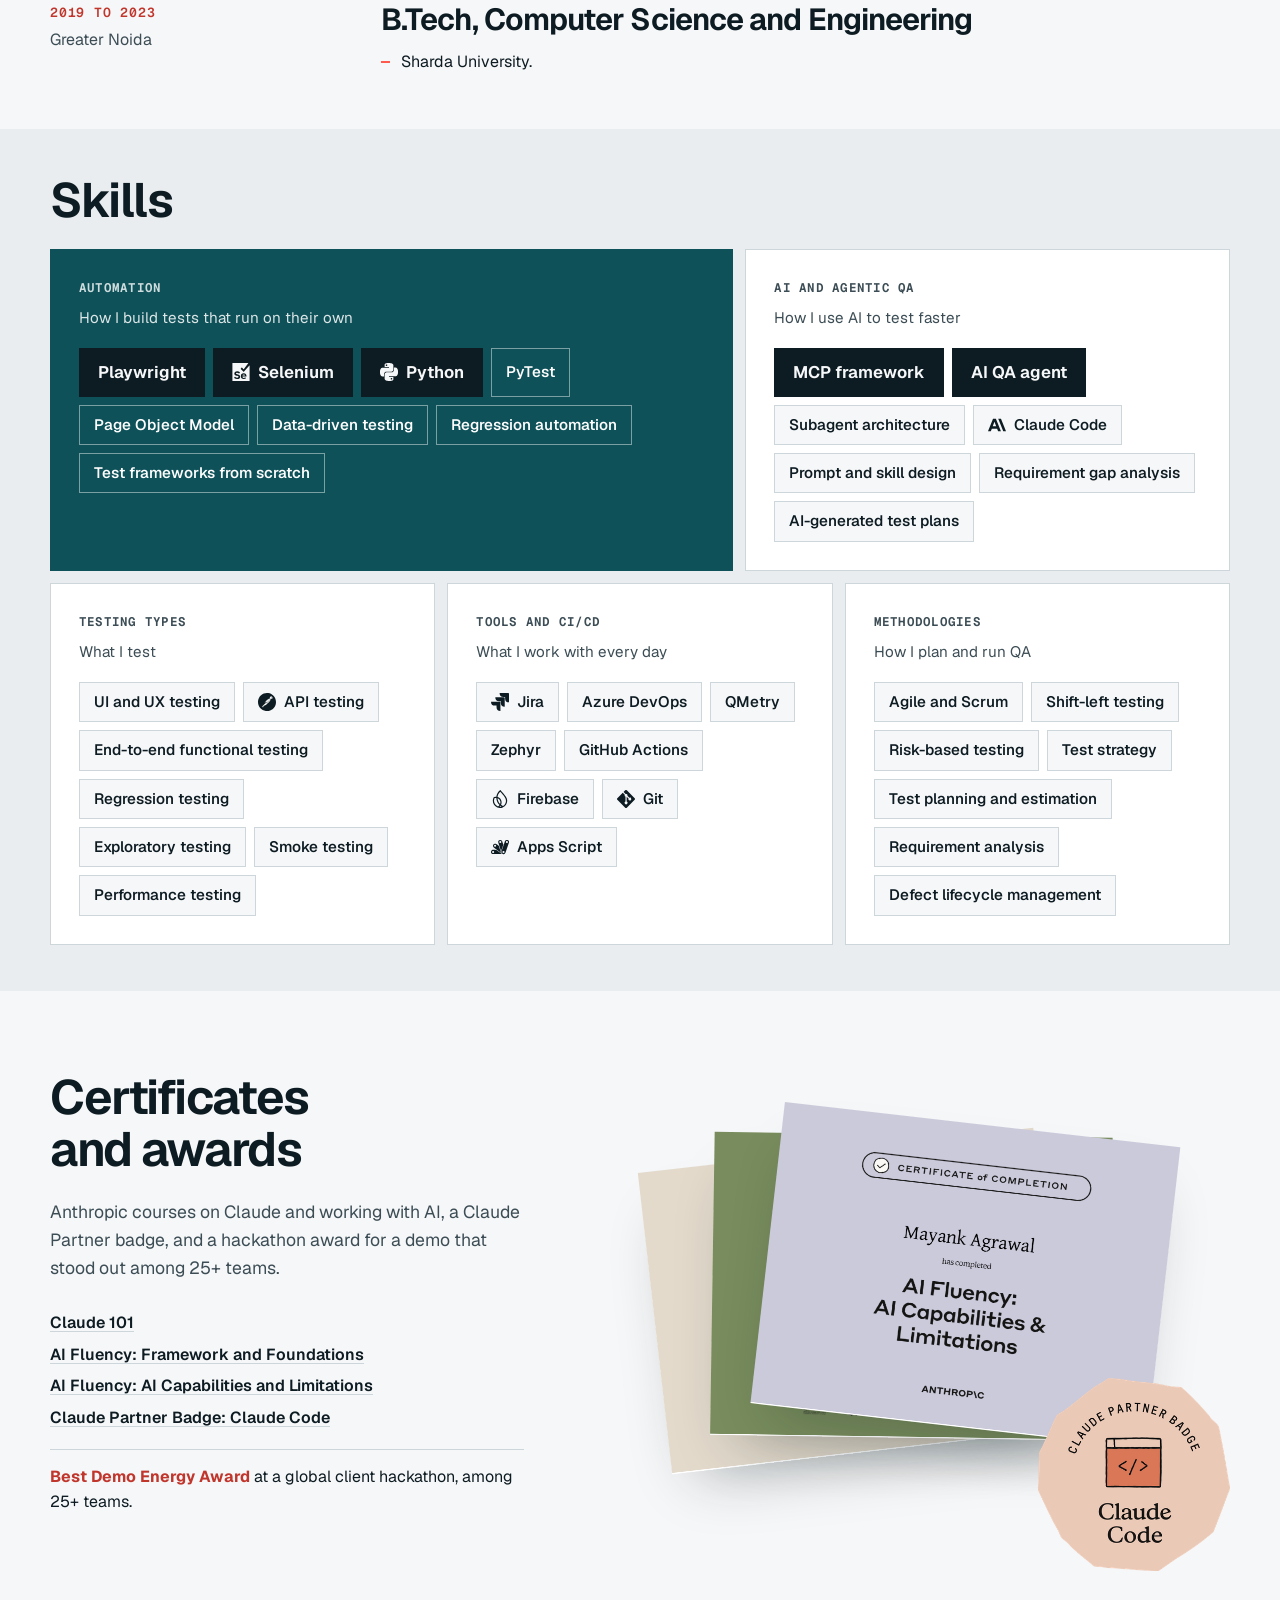
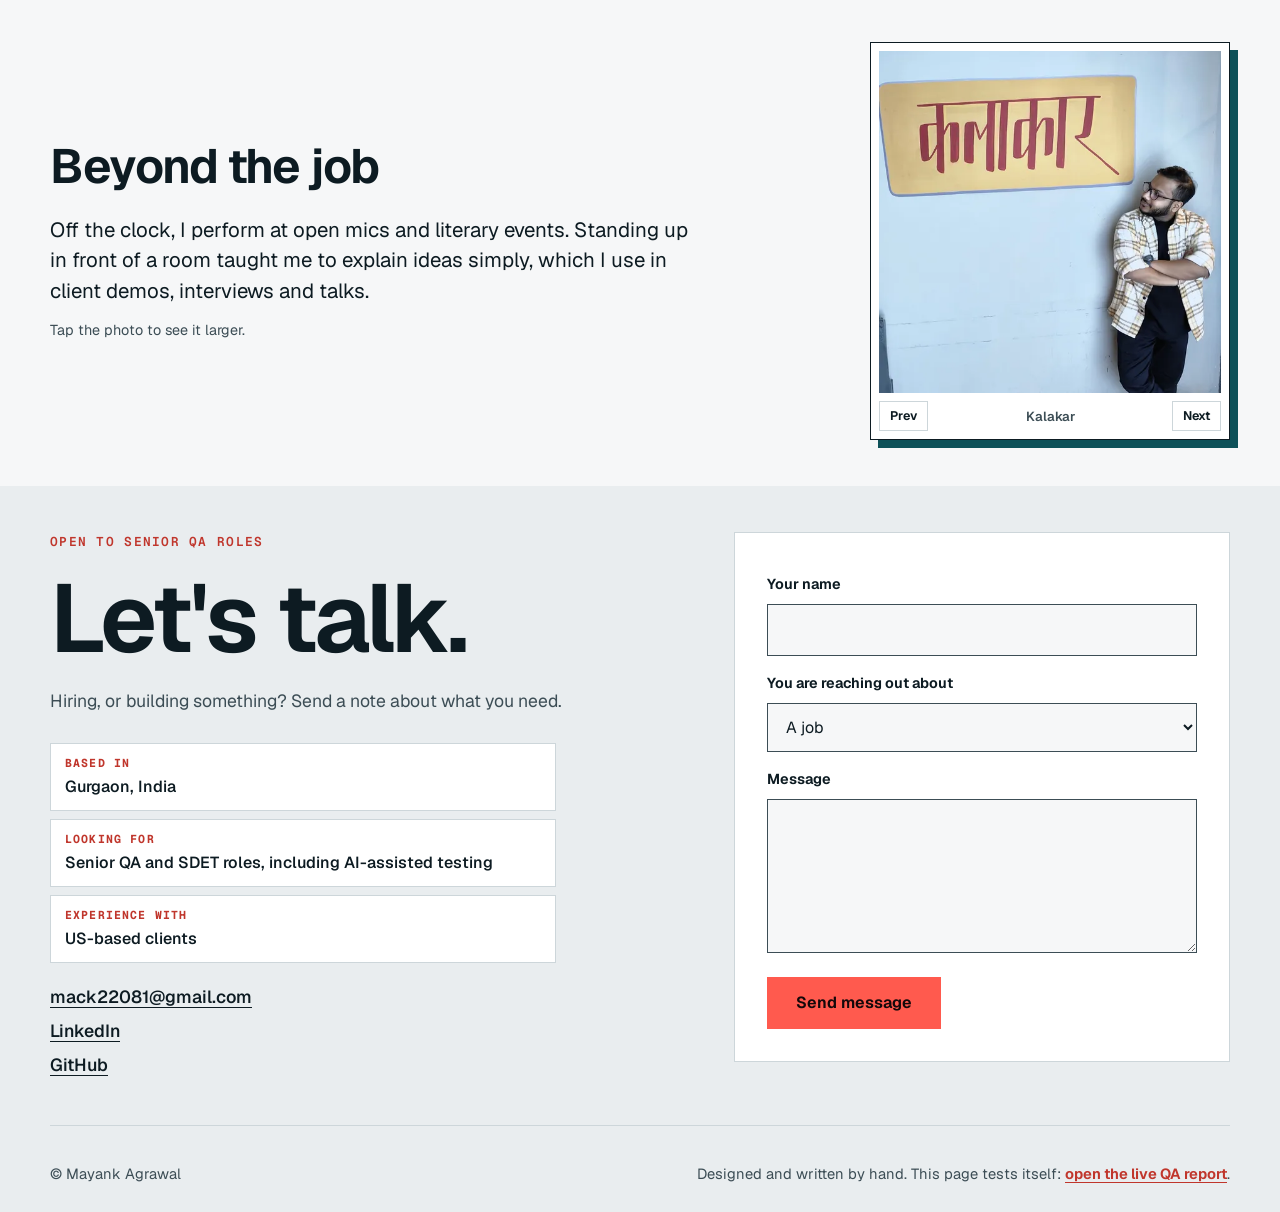
==== commit 7191d277: "Open mics moved near the end, professional About, fuller Skills" ====
--- a/index.html
+++ b/index.html
@@ -45,7 +45,7 @@
     <a class="keep" href="#path" data-sec="path">Experience</a>
     <a href="#skills" data-sec="skills">Skills</a>
     <a href="#credentials" data-sec="credentials">Certificates</a>
-    <a class="keep" href="#contact" data-sec="contact">Contact</a>
+    <a class="keep" href="#contact" data-sec="stage contact">Contact</a>
   </nav>
   <div class="tools">
     <button class="btn-ghost" id="qaBtn" type="button" title="This page tests itself. Open the report.">Live QA report</button>
@@ -78,7 +78,7 @@
   <section class="ticker" aria-label="Tools I work with">
     <div class="track" id="track">
       <ul class="belt">
-        <li>Playwright</li><li>TypeScript</li><li>Selenium</li><li>Python</li><li>API testing</li><li>Postman</li><li>Jira</li><li>Azure DevOps</li><li>MCP</li><li>Claude Code</li><li>Git</li><li>Agile and Scrum</li>
+        <li>Playwright</li><li>Selenium</li><li>Python</li><li>API testing</li><li>Postman</li><li>Jira</li><li>Azure DevOps</li><li>MCP</li><li>Claude Code</li><li>Git</li><li>Agile and Scrum</li>
       </ul>
     </div>
   </section>
@@ -91,24 +91,12 @@
     <div class="wrap about-grid">
       <h2 class="h2">About me</h2>
       <div class="about-copy">
-        <p class="about-text">I'm Mayank, a QA engineer from Gurgaon. I'm the person who makes sure releases work before customers ever see them. I like explaining what I find in plain words, and I enjoy mentoring, interviewing and speaking. Outside work, I perform at open mics and literary events.</p>
+        <p class="about-text">I'm Mayank, a QA engineer from Gurgaon. I'm the person who makes sure releases work before customers ever see them. I like explaining what I find in plain words, and I enjoy mentoring, interviewing and speaking at universities and teams.</p>
         <ul class="about-facts">
           <li><span>Recognised for</span><b>Best Demo Energy Award</b></li>
           <li><span>Talks given at</span><b>10+ universities</b></li>
-          <li><span>Outside work</span><b>Open mics and literary events</b></li>
         </ul>
       </div>
-      <figure class="mic" id="mic">
-        <button class="mic-main" id="micMain" type="button" aria-label="Open this photo larger">
-          <img class="mic-img on" id="micA" width="545" height="760" alt="">
-          <img class="mic-img" id="micB" width="545" height="760" alt="" aria-hidden="true">
-        </button>
-        <figcaption class="mic-bar">
-          <button type="button" id="micPrev" aria-label="Previous photo">Prev</button>
-          <span id="micCap">On stage</span>
-          <button type="button" id="micNext" aria-label="Next photo">Next</button>
-        </figcaption>
-      </figure>
     </div>
   </section>
 
@@ -288,11 +276,11 @@
     <div class="wrap">
       <h2 class="h2">Skills</h2>
       <div class="skill-grid">
-        <div class="sg auto"><h3>Automation</h3><ul class="chips"><li class="chip key">Playwright</li><li class="chip key"><i class="logo" style="--i:url(icons/typescript.svg)"></i>TypeScript</li><li class="chip key"><i class="logo" style="--i:url(icons/selenium.svg)"></i>Selenium</li><li class="chip key"><i class="logo" style="--i:url(icons/python.svg)"></i>Python</li><li class="chip">PyTest</li><li class="chip">Page Object Model</li></ul></div>
-        <div class="sg ai"><h3>AI and agentic QA</h3><ul class="chips"><li class="chip key">MCP framework</li><li class="chip key">AI QA agent</li><li class="chip">Subagent architecture</li><li class="chip"><i class="logo" style="--i:url(icons/anthropic.svg)"></i>Claude Code</li></ul></div>
-        <div class="sg types"><h3>Testing types</h3><ul class="chips"><li class="chip">UI and UX testing</li><li class="chip"><i class="logo" style="--i:url(icons/postman.svg)"></i>API testing</li><li class="chip">End-to-end functional testing</li><li class="chip">Performance testing</li></ul></div>
-        <div class="sg tools"><h3>Tools and CI/CD</h3><ul class="chips"><li class="chip"><i class="logo" style="--i:url(icons/jira.svg)"></i>Jira</li><li class="chip">Azure DevOps</li><li class="chip">QMetry</li><li class="chip"><i class="logo" style="--i:url(icons/firebase.svg)"></i>Firebase</li><li class="chip"><i class="logo" style="--i:url(icons/git.svg)"></i>Git</li><li class="chip"><i class="logo" style="--i:url(icons/googleappsscript.svg)"></i>Apps Script</li></ul></div>
-        <div class="sg method"><h3>Methodologies</h3><ul class="chips"><li class="chip">Agile and Scrum</li><li class="chip">Shift-left testing</li><li class="chip">Risk-based testing</li><li class="chip">Test strategy</li><li class="chip">Test planning and estimation</li></ul></div>
+        <div class="sg auto"><h3>Automation</h3><p class="sg-sub">How I build tests that run on their own</p><ul class="chips"><li class="chip key">Playwright</li><li class="chip key"><i class="logo" style="--i:url(icons/selenium.svg)"></i>Selenium</li><li class="chip key"><i class="logo" style="--i:url(icons/python.svg)"></i>Python</li><li class="chip">PyTest</li><li class="chip">Page Object Model</li><li class="chip">Data-driven testing</li><li class="chip">Regression automation</li><li class="chip">Test frameworks from scratch</li></ul></div>
+        <div class="sg ai"><h3>AI and agentic QA</h3><p class="sg-sub">How I use AI to test faster</p><ul class="chips"><li class="chip key">MCP framework</li><li class="chip key">AI QA agent</li><li class="chip">Subagent architecture</li><li class="chip"><i class="logo" style="--i:url(icons/anthropic.svg)"></i>Claude Code</li><li class="chip">Prompt and skill design</li><li class="chip">Requirement gap analysis</li><li class="chip">AI-generated test plans</li></ul></div>
+        <div class="sg types"><h3>Testing types</h3><p class="sg-sub">What I test</p><ul class="chips"><li class="chip">UI and UX testing</li><li class="chip"><i class="logo" style="--i:url(icons/postman.svg)"></i>API testing</li><li class="chip">End-to-end functional testing</li><li class="chip">Regression testing</li><li class="chip">Exploratory testing</li><li class="chip">Smoke testing</li><li class="chip">Performance testing</li></ul></div>
+        <div class="sg toolset"><h3>Tools and CI/CD</h3><p class="sg-sub">What I work with every day</p><ul class="chips"><li class="chip"><i class="logo" style="--i:url(icons/jira.svg)"></i>Jira</li><li class="chip">Azure DevOps</li><li class="chip">QMetry</li><li class="chip">Zephyr</li><li class="chip">GitHub Actions</li><li class="chip"><i class="logo" style="--i:url(icons/firebase.svg)"></i>Firebase</li><li class="chip"><i class="logo" style="--i:url(icons/git.svg)"></i>Git</li><li class="chip"><i class="logo" style="--i:url(icons/googleappsscript.svg)"></i>Apps Script</li></ul></div>
+        <div class="sg method"><h3>Methodologies</h3><p class="sg-sub">How I plan and run QA</p><ul class="chips"><li class="chip">Agile and Scrum</li><li class="chip">Shift-left testing</li><li class="chip">Risk-based testing</li><li class="chip">Test strategy</li><li class="chip">Test planning and estimation</li><li class="chip">Requirement analysis</li><li class="chip">Defect lifecycle management</li></ul></div>
       </div>
     </div>
   </section>
@@ -316,6 +304,27 @@
         <button class="card c3" type="button" data-full="assets/cert-ai-capabilities.png" data-title="AI Fluency: AI Capabilities and Limitations" aria-label="Open certificate: AI Fluency, AI Capabilities and Limitations"><img src="assets/cert-ai-capabilities.png" width="1343" height="1021" alt="Anthropic certificate of completion: AI Fluency, AI Capabilities and Limitations" loading="lazy"></button>
         <a class="badge" href="https://www.credly.com/badges/ff80efe0-f6a8-4da5-9385-9d512e2a3d4c/public_url" target="_blank" rel="noopener" aria-label="Claude Partner Badge: Claude Code, verify on Credly"><img src="assets/badge-claude-code.png" width="360" height="360" alt="Claude Partner Badge for Claude Code" loading="lazy"></a>
       </div>
+    </div>
+  </section>
+
+  <section class="stage" id="stage">
+    <div class="wrap stage-grid">
+      <div class="stage-copy">
+        <h2 class="h2">Beyond the job</h2>
+        <p class="stage-text">Off the clock, I perform at open mics and literary events. Standing up in front of a room taught me to explain ideas simply, which I use in client demos, interviews and talks.</p>
+        <p class="stage-note">Tap the photo to see it larger.</p>
+      </div>
+      <figure class="mic" id="mic">
+        <button class="mic-main" id="micMain" type="button" aria-label="Open this photo larger">
+          <img class="mic-img on" id="micA" width="545" height="760" alt="">
+          <img class="mic-img" id="micB" width="545" height="760" alt="" aria-hidden="true">
+        </button>
+        <figcaption class="mic-bar">
+          <button type="button" id="micPrev" aria-label="Previous photo">Prev</button>
+          <span id="micCap">On stage</span>
+          <button type="button" id="micNext" aria-label="Next photo">Next</button>
+        </figcaption>
+      </figure>
     </div>
   </section>
 
--- a/styles.css
+++ b/styles.css
@@ -207,9 +207,9 @@
 .sg.auto{grid-column:1/8;background:var(--brand);border-color:var(--brand)}
 .sg.auto h3{color:var(--on-brand);opacity:.8}
 .sg.ai{grid-column:8/13}
-.sg.types{grid-column:1/6}
-.sg.tools{grid-column:6/10}
-.sg.method{grid-column:10/13}
+.sg.types{grid-column:1/5}
+.sg.toolset{grid-column:5/9}
+.sg.method{grid-column:9/13}
 .chips{display:flex;flex-wrap:wrap;gap:8px}
 .chip{display:inline-flex;align-items:center;gap:8px;padding:7px 14px;border:1px solid var(--line);font-weight:550;font-size:.95rem;background:var(--bg);transition:transform .25s var(--ease),background .2s,color .2s,border-color .2s}
 .chip:hover{transform:translateY(-3px);border-color:var(--ink)}
@@ -313,7 +313,7 @@
   .links a:not(.keep){display:none}
   .hero{align-items:flex-start}
   .bento,.work-grid,.skill-grid{grid-template-columns:1fr}
-  .cell,.cell.big,.cell.tall,.cell.wide,.cell:nth-child(4),.cell:nth-child(5),.cell:nth-child(6),.proj.one,.proj.two,.proj.three,.proj.four,.proj.five,.proj.six,.sg.auto,.sg.ai,.sg.types,.sg.tools,.sg.method{grid-column:1;grid-row:auto}
+  .cell,.cell.big,.cell.tall,.cell.wide,.cell:nth-child(4),.cell:nth-child(5),.cell:nth-child(6),.proj.one,.proj.two,.proj.three,.proj.four,.proj.five,.proj.six,.sg.auto,.sg.ai,.sg.types,.sg.toolset,.sg.method{grid-column:1;grid-row:auto}
   .exp-list{grid-template-columns:1fr}
   .entry{grid-template-columns:1fr}
   .when{position:static}
@@ -410,3 +410,21 @@
 .mic-main{aspect-ratio:1/1}
 .mic-img{object-position:50% 22%}
 @media (max-width:1000px){.about-grid{align-items:start}}
+
+/* skills: short plain-language line under each title */
+.sg-sub{margin:-8px 0 2px;font-size:.95rem;color:var(--mut)}
+.sg.auto .sg-sub{color:var(--on-brand);opacity:.85}
+.sg .chips{align-content:flex-start}
+
+/* about: professional only, one column of text and two facts */
+.about-grid{grid-template-columns:minmax(0,3fr) minmax(0,9fr);align-items:start}
+.about-text{max-width:56ch}
+.about-facts{grid-template-columns:repeat(2,minmax(0,1fr));max-width:480px}
+
+/* beyond the job: small, near the end */
+.stage{padding:var(--sec) 0}
+.stage-grid{display:grid;grid-template-columns:minmax(0,7fr) minmax(0,4fr);gap:clamp(20px,5vw,72px);align-items:center}
+.stage-text{font-size:clamp(1.1rem,1.6vw,1.3rem);line-height:1.5;max-width:46ch}
+.stage-note{margin-top:12px;font-size:.9rem;color:var(--mut)}
+.stage .mic{justify-self:end;width:min(100%,360px);grid-column:auto}
+@media (max-width:860px){.about-grid{grid-template-columns:1fr}.stage-grid{grid-template-columns:1fr}.stage .mic{justify-self:start;width:min(100%,300px)}}
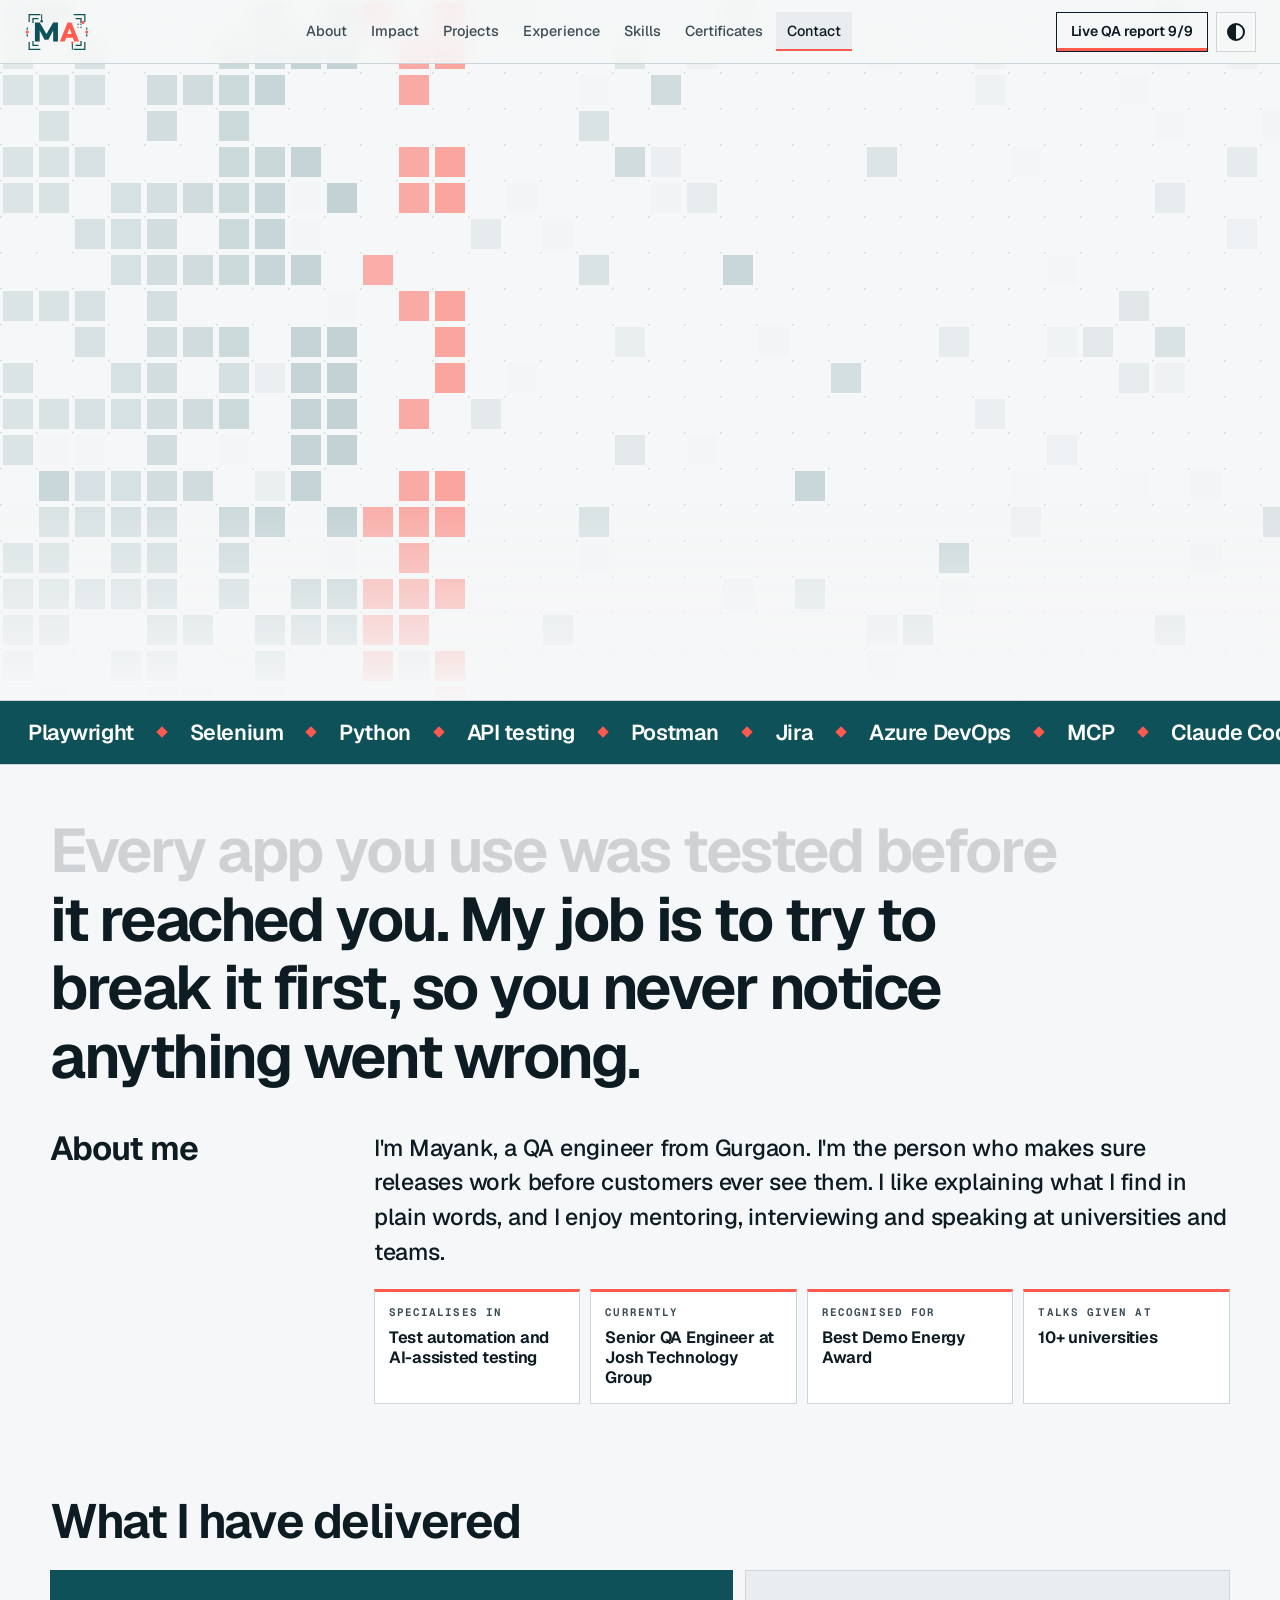
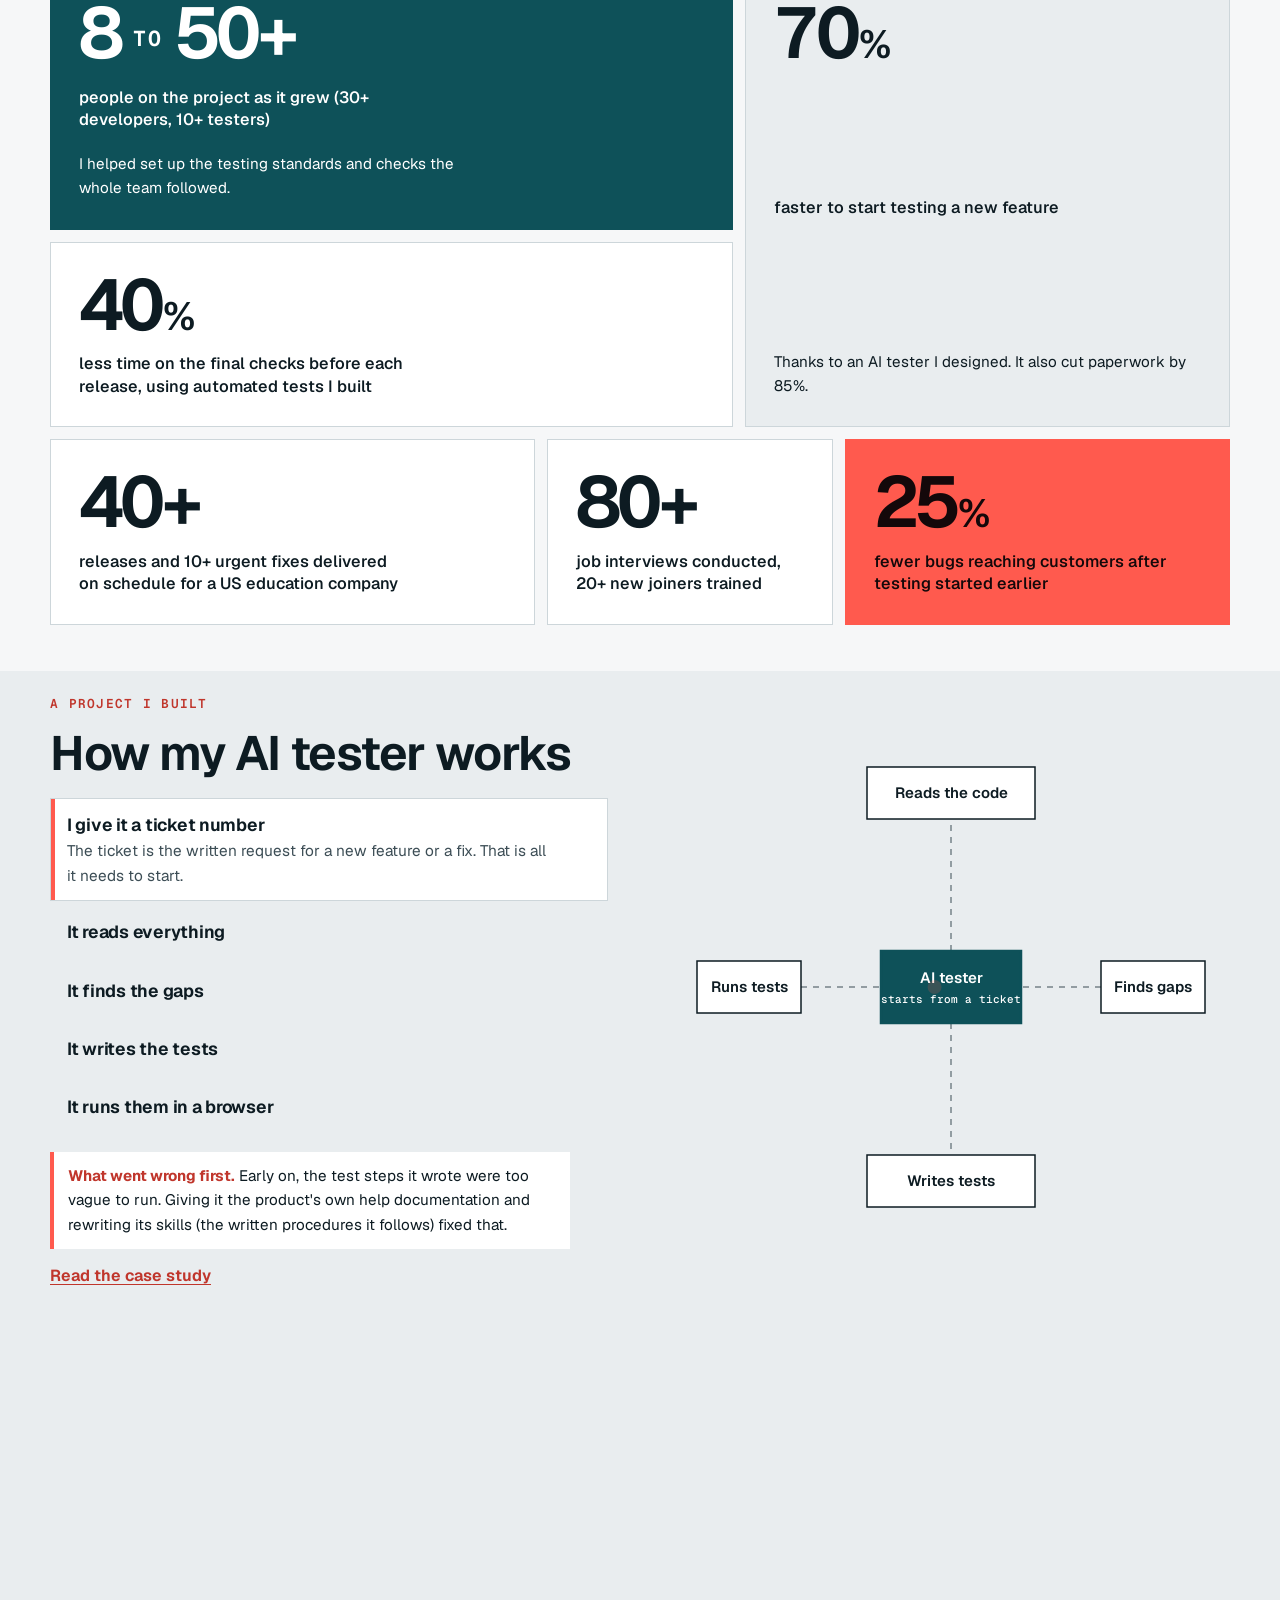
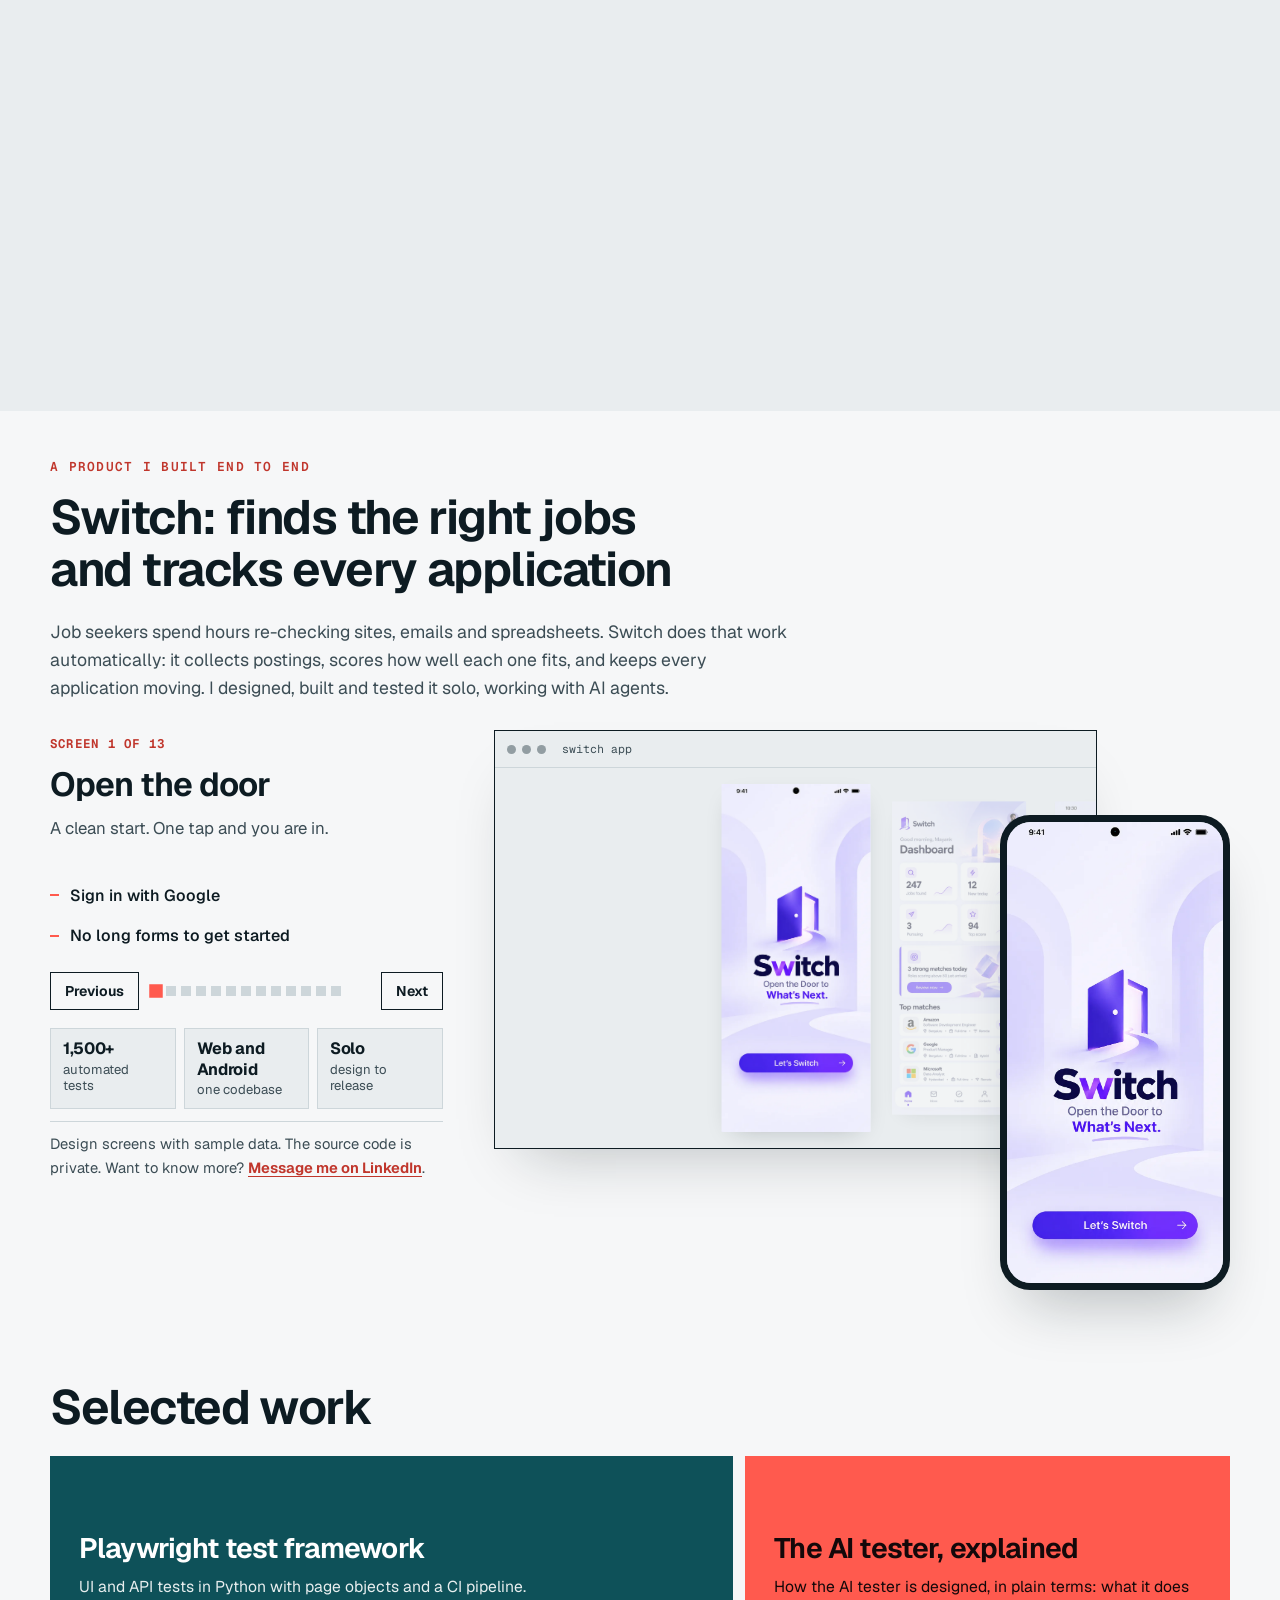
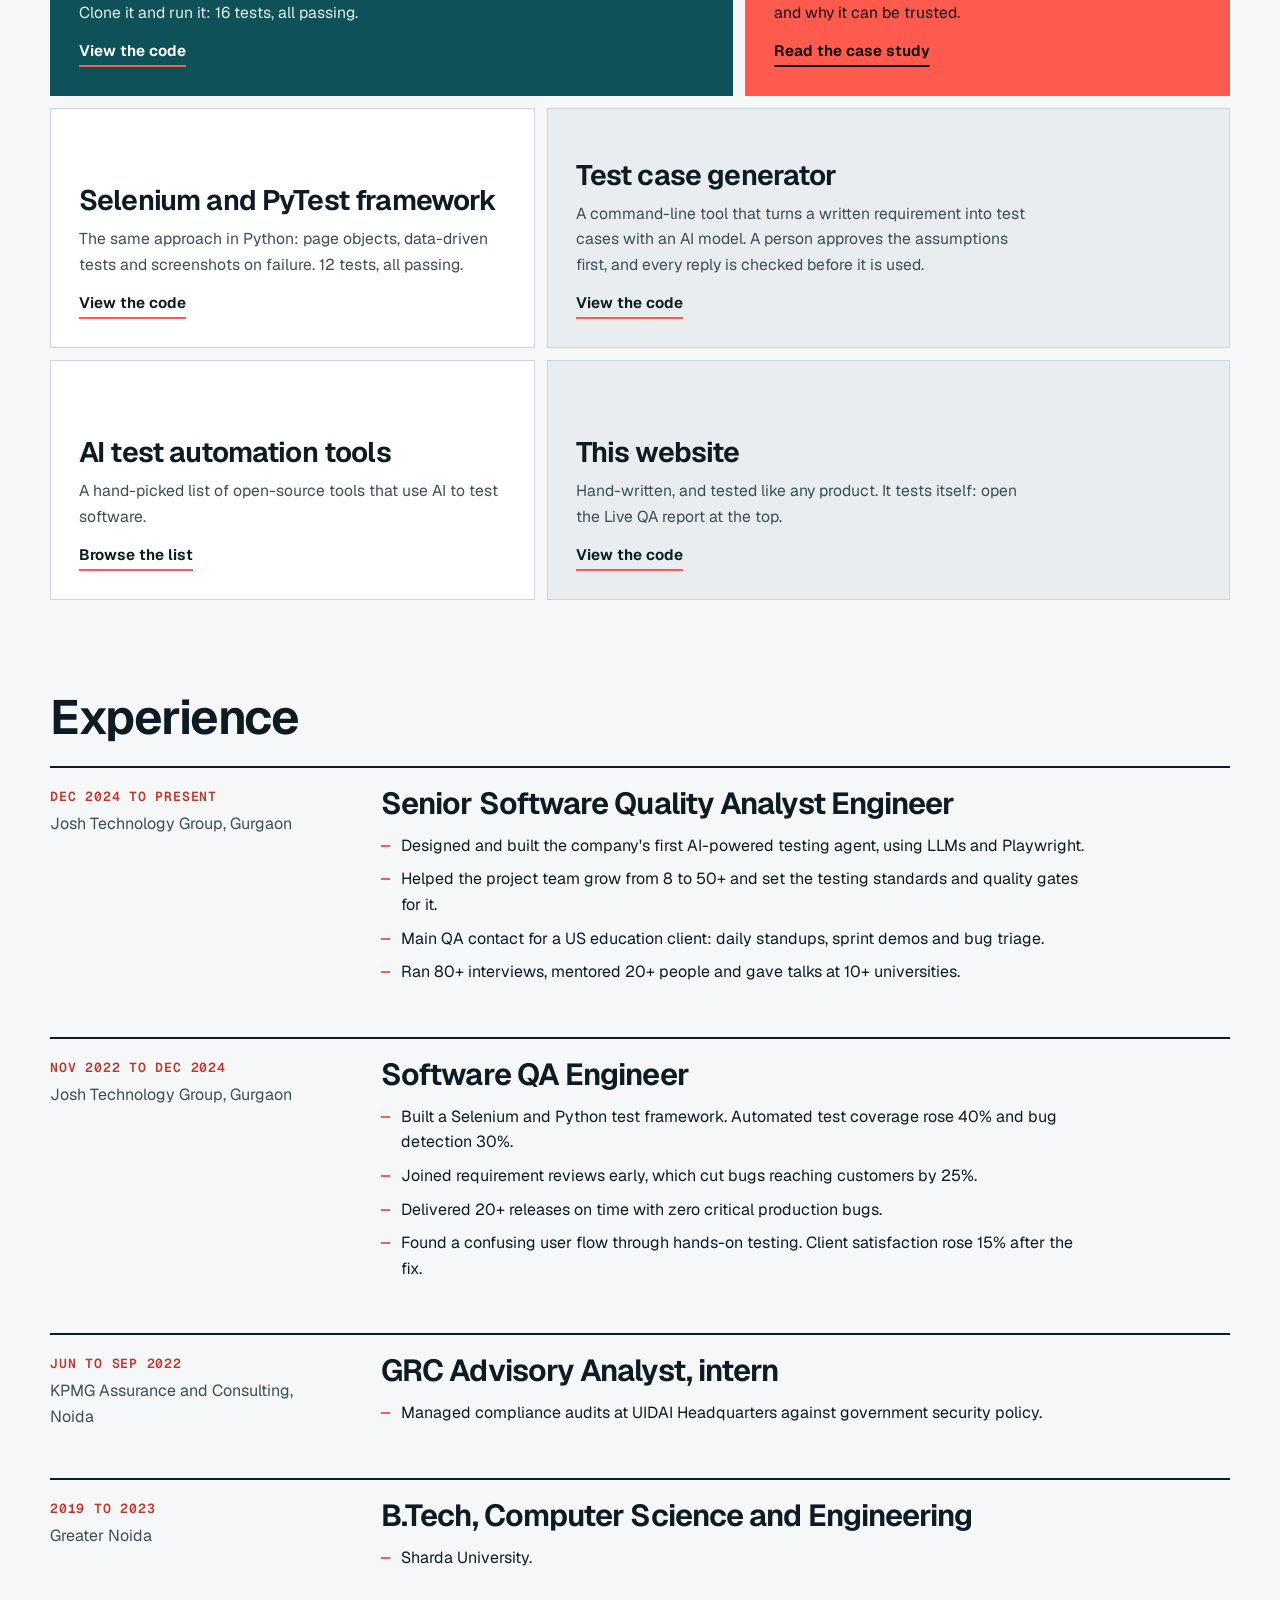
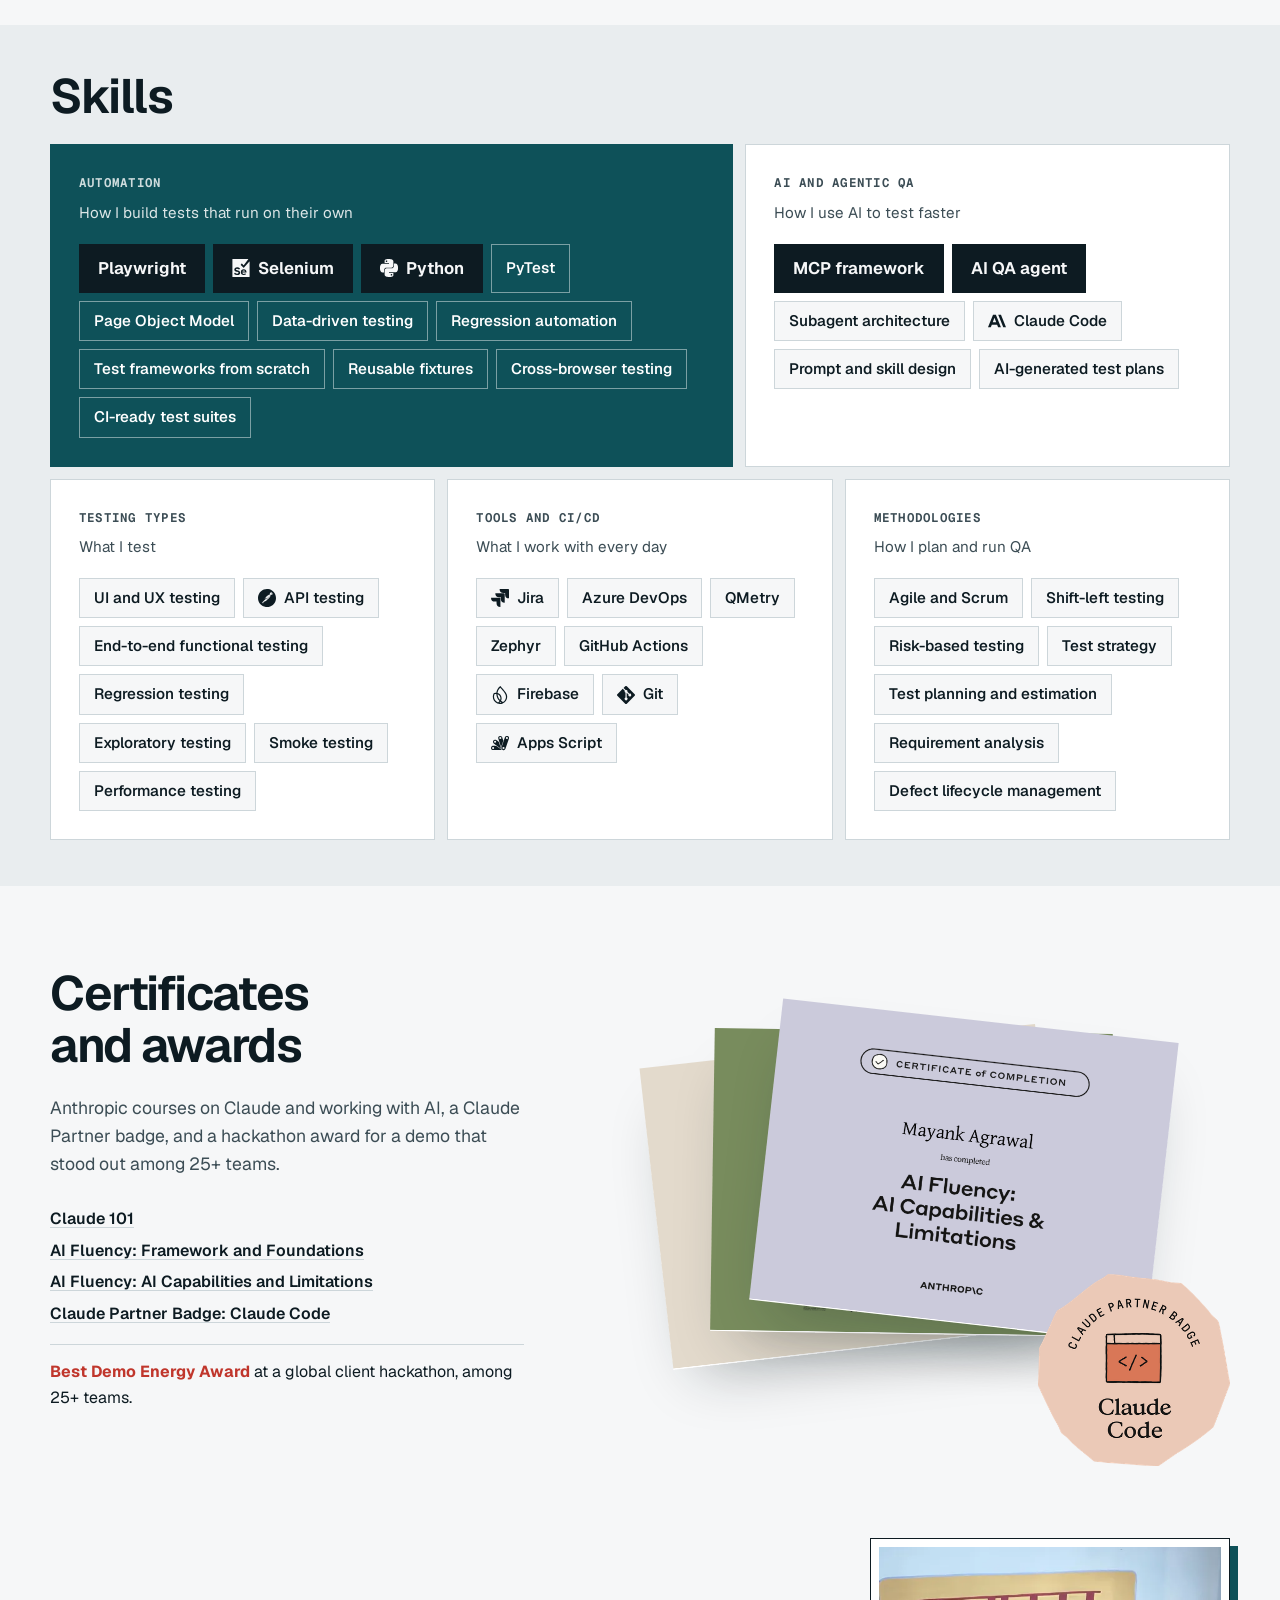
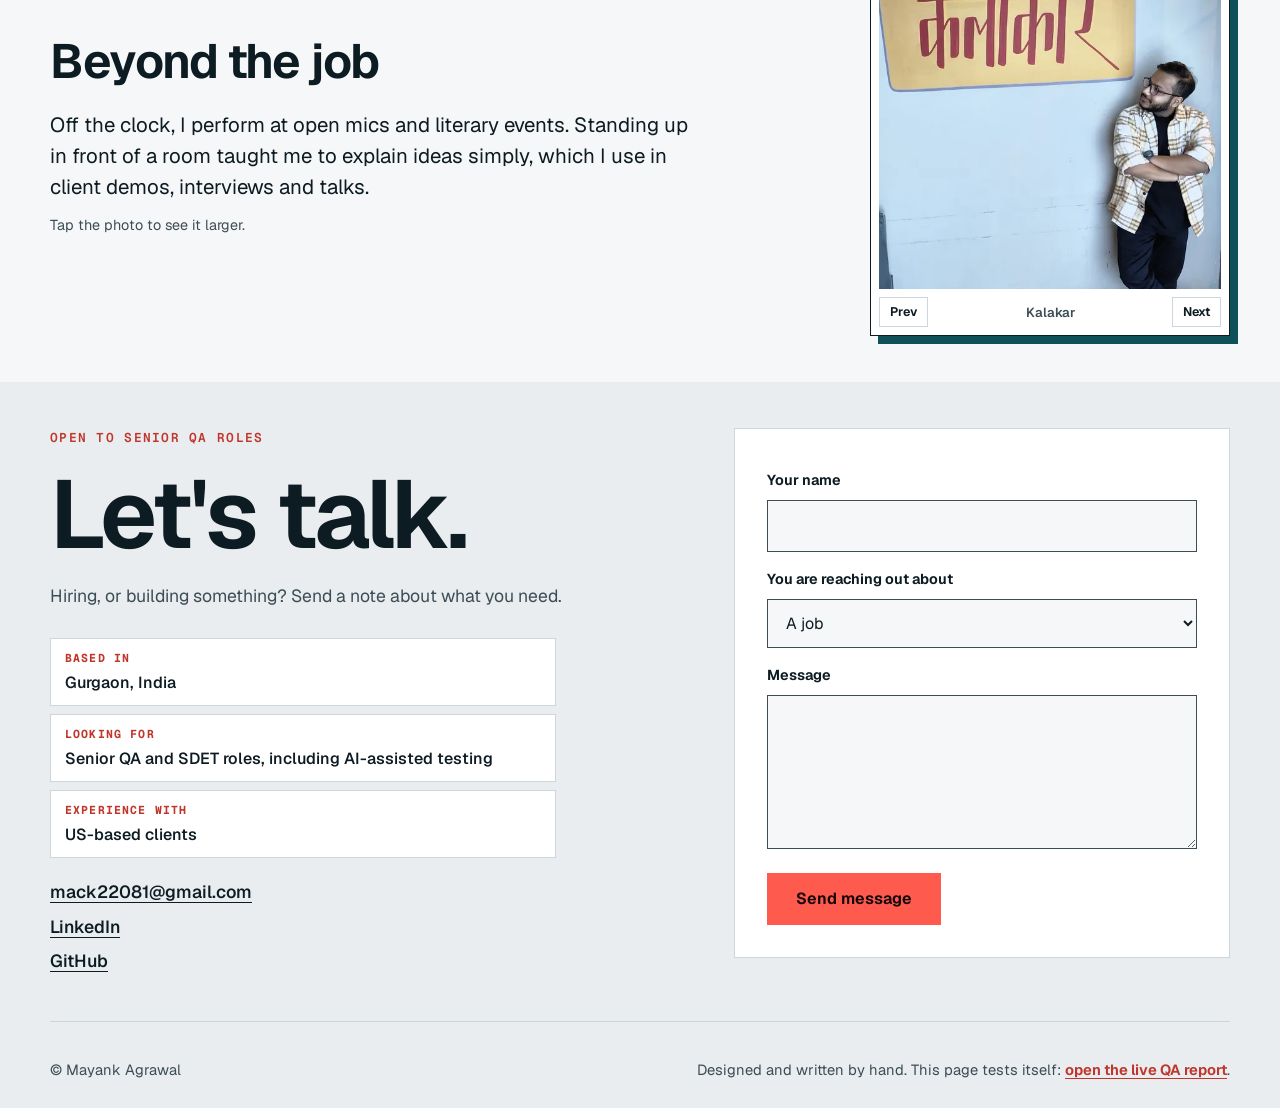
==== commit 62edda1a: "No TypeScript, four About cards, See my work goes to Selected work" ====
--- a/index.html
+++ b/index.html
@@ -65,7 +65,7 @@
         </h1>
         <p class="hero-sub">3.5 years in QA. 40+ releases delivered, release testing time cut by 40%, and an AI tester I built that made testing 70% faster.</p>
         <div class="hero-cta">
-          <a class="btn" href="#switch" data-magnet>See my work</a>
+          <a class="btn" href="#work" data-magnet>See my work</a>
           <a class="btn-line" href="assets/Mayank_Agrawal_Resume.pdf" download data-magnet>Download resume</a>
         </div>
       </div>
@@ -93,6 +93,8 @@
       <div class="about-copy">
         <p class="about-text">I'm Mayank, a QA engineer from Gurgaon. I'm the person who makes sure releases work before customers ever see them. I like explaining what I find in plain words, and I enjoy mentoring, interviewing and speaking at universities and teams.</p>
         <ul class="about-facts">
+          <li><span>Specialises in</span><b>Test automation and AI-assisted testing</b></li>
+          <li><span>Currently</span><b>Senior QA Engineer at Josh Technology Group</b></li>
           <li><span>Recognised for</span><b>Best Demo Energy Award</b></li>
           <li><span>Talks given at</span><b>10+ universities</b></li>
         </ul>
@@ -213,8 +215,8 @@
     <div class="wrap">
       <h2 class="h2">Selected work</h2>
       <div class="work-grid">
-        <a class="proj one" href="https://github.com/Mack2281/playwright-typescript-framework" target="_blank" rel="noopener" data-tilt>
-          <div class="proj-body"><h3>Playwright test framework</h3><p>UI and API tests in TypeScript with page objects and a CI pipeline. Clone it and run it: 15 tests, all passing.</p><span class="go">View the code</span></div>
+        <a class="proj one" href="https://github.com/Mack2281/playwright-python-framework" target="_blank" rel="noopener" data-tilt>
+          <div class="proj-body"><h3>Playwright test framework</h3><p>UI and API tests in Python with page objects and a CI pipeline. Clone it and run it: 16 tests, all passing.</p><span class="go">View the code</span></div>
         </a>
         <a class="proj two" href="case-study.html" data-tilt>
           <div class="proj-body"><h3>The AI tester, explained</h3><p>How the AI tester is designed, in plain terms: what it does and why it can be trusted.</p><span class="go">Read the case study</span></div>
@@ -276,8 +278,8 @@
     <div class="wrap">
       <h2 class="h2">Skills</h2>
       <div class="skill-grid">
-        <div class="sg auto"><h3>Automation</h3><p class="sg-sub">How I build tests that run on their own</p><ul class="chips"><li class="chip key">Playwright</li><li class="chip key"><i class="logo" style="--i:url(icons/selenium.svg)"></i>Selenium</li><li class="chip key"><i class="logo" style="--i:url(icons/python.svg)"></i>Python</li><li class="chip">PyTest</li><li class="chip">Page Object Model</li><li class="chip">Data-driven testing</li><li class="chip">Regression automation</li><li class="chip">Test frameworks from scratch</li></ul></div>
-        <div class="sg ai"><h3>AI and agentic QA</h3><p class="sg-sub">How I use AI to test faster</p><ul class="chips"><li class="chip key">MCP framework</li><li class="chip key">AI QA agent</li><li class="chip">Subagent architecture</li><li class="chip"><i class="logo" style="--i:url(icons/anthropic.svg)"></i>Claude Code</li><li class="chip">Prompt and skill design</li><li class="chip">Requirement gap analysis</li><li class="chip">AI-generated test plans</li></ul></div>
+        <div class="sg auto"><h3>Automation</h3><p class="sg-sub">How I build tests that run on their own</p><ul class="chips"><li class="chip key">Playwright</li><li class="chip key"><i class="logo" style="--i:url(icons/selenium.svg)"></i>Selenium</li><li class="chip key"><i class="logo" style="--i:url(icons/python.svg)"></i>Python</li><li class="chip">PyTest</li><li class="chip">Page Object Model</li><li class="chip">Data-driven testing</li><li class="chip">Regression automation</li><li class="chip">Test frameworks from scratch</li><li class="chip">Reusable fixtures</li><li class="chip">Cross-browser testing</li><li class="chip">CI-ready test suites</li></ul></div>
+        <div class="sg ai"><h3>AI and agentic QA</h3><p class="sg-sub">How I use AI to test faster</p><ul class="chips"><li class="chip key">MCP framework</li><li class="chip key">AI QA agent</li><li class="chip">Subagent architecture</li><li class="chip"><i class="logo" style="--i:url(icons/anthropic.svg)"></i>Claude Code</li><li class="chip">Prompt and skill design</li><li class="chip">AI-generated test plans</li></ul></div>
         <div class="sg types"><h3>Testing types</h3><p class="sg-sub">What I test</p><ul class="chips"><li class="chip">UI and UX testing</li><li class="chip"><i class="logo" style="--i:url(icons/postman.svg)"></i>API testing</li><li class="chip">End-to-end functional testing</li><li class="chip">Regression testing</li><li class="chip">Exploratory testing</li><li class="chip">Smoke testing</li><li class="chip">Performance testing</li></ul></div>
         <div class="sg toolset"><h3>Tools and CI/CD</h3><p class="sg-sub">What I work with every day</p><ul class="chips"><li class="chip"><i class="logo" style="--i:url(icons/jira.svg)"></i>Jira</li><li class="chip">Azure DevOps</li><li class="chip">QMetry</li><li class="chip">Zephyr</li><li class="chip">GitHub Actions</li><li class="chip"><i class="logo" style="--i:url(icons/firebase.svg)"></i>Firebase</li><li class="chip"><i class="logo" style="--i:url(icons/git.svg)"></i>Git</li><li class="chip"><i class="logo" style="--i:url(icons/googleappsscript.svg)"></i>Apps Script</li></ul></div>
         <div class="sg method"><h3>Methodologies</h3><p class="sg-sub">How I plan and run QA</p><ul class="chips"><li class="chip">Agile and Scrum</li><li class="chip">Shift-left testing</li><li class="chip">Risk-based testing</li><li class="chip">Test strategy</li><li class="chip">Test planning and estimation</li><li class="chip">Requirement analysis</li><li class="chip">Defect lifecycle management</li></ul></div>
--- a/styles.css
+++ b/styles.css
@@ -428,3 +428,10 @@
 .stage-note{margin-top:12px;font-size:.9rem;color:var(--mut)}
 .stage .mic{justify-self:end;width:min(100%,360px);grid-column:auto}
 @media (max-width:860px){.about-grid{grid-template-columns:1fr}.stage-grid{grid-template-columns:1fr}.stage .mic{justify-self:start;width:min(100%,300px)}}
+
+/* about: four facts in a row */
+.about-facts{grid-template-columns:repeat(4,minmax(0,1fr));max-width:none}
+@media (max-width:1100px){.about-facts{grid-template-columns:repeat(2,minmax(0,1fr))}}
+@media (max-width:560px){.about-facts{grid-template-columns:1fr}}
+/* AI tester: sits close under the header instead of floating in the middle of an empty screen */
+.agent-pin{padding:clamp(14px,2.5vh,28px) 0}
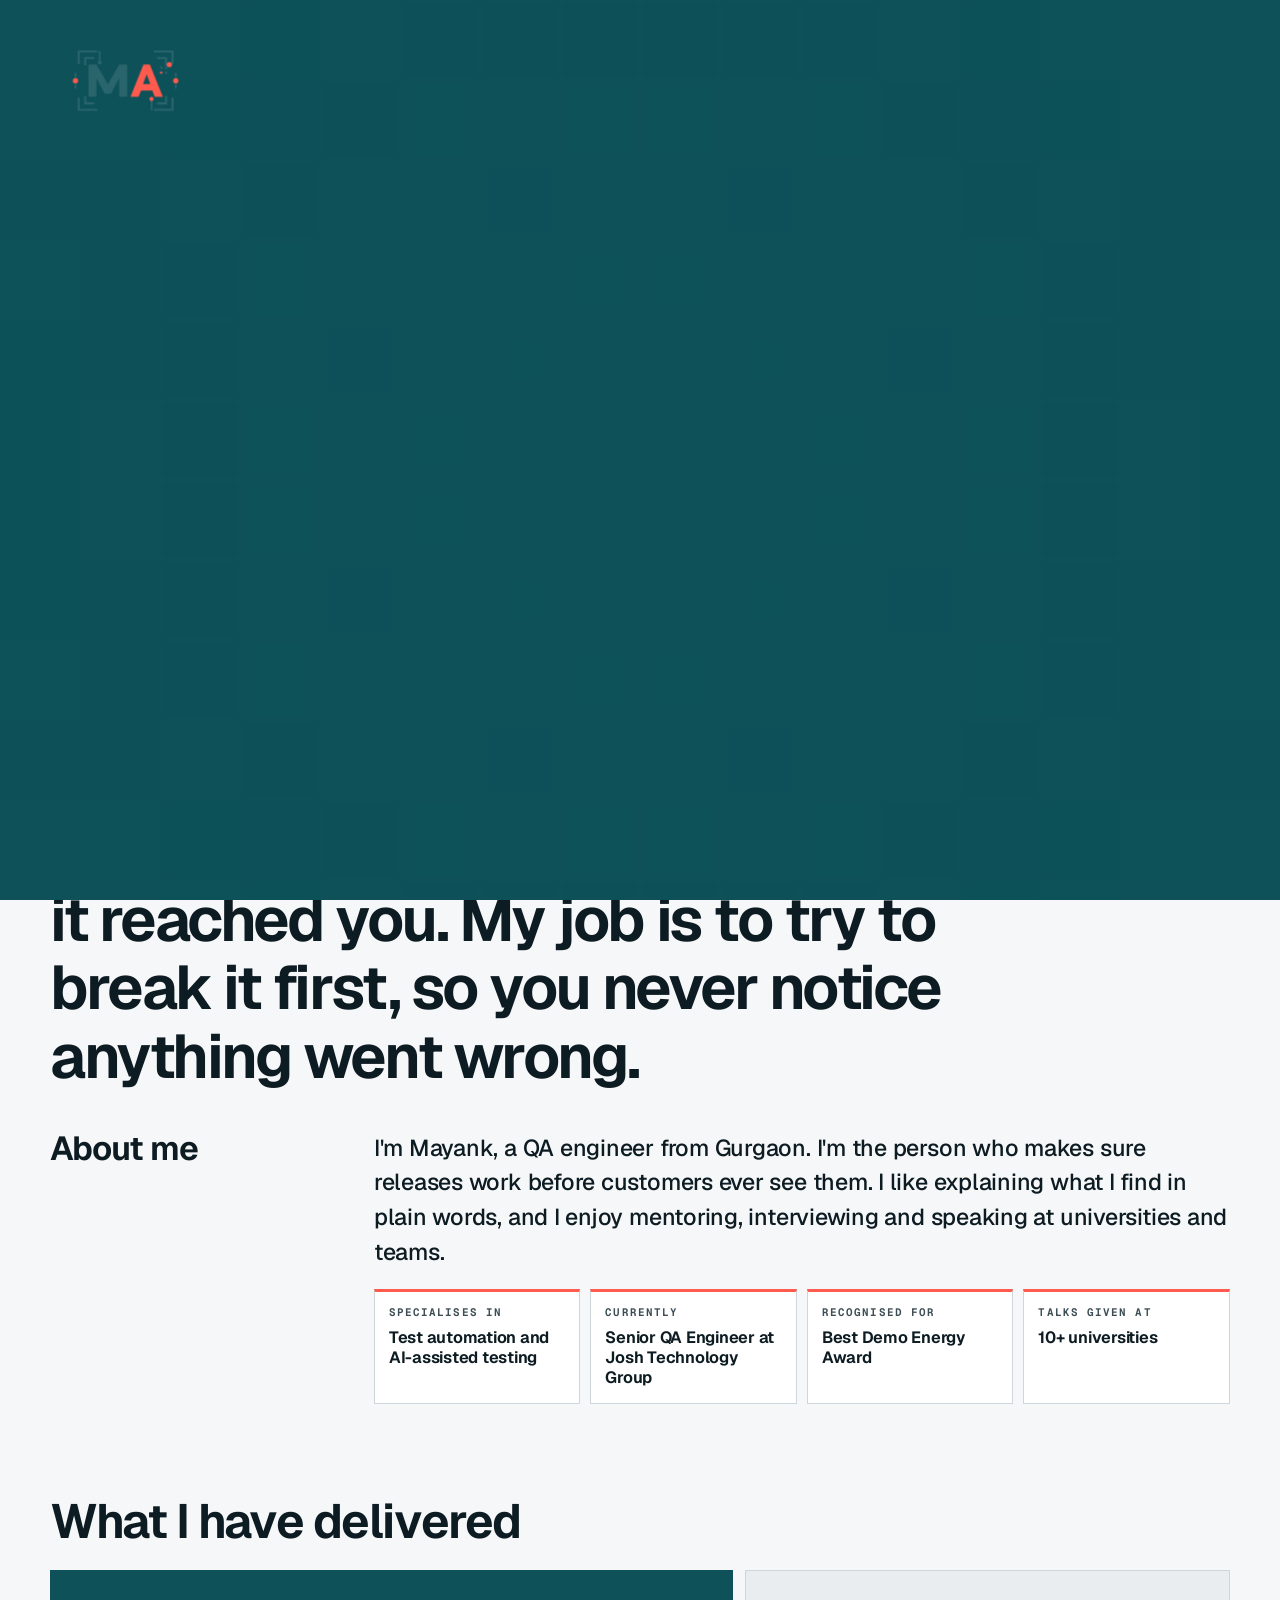
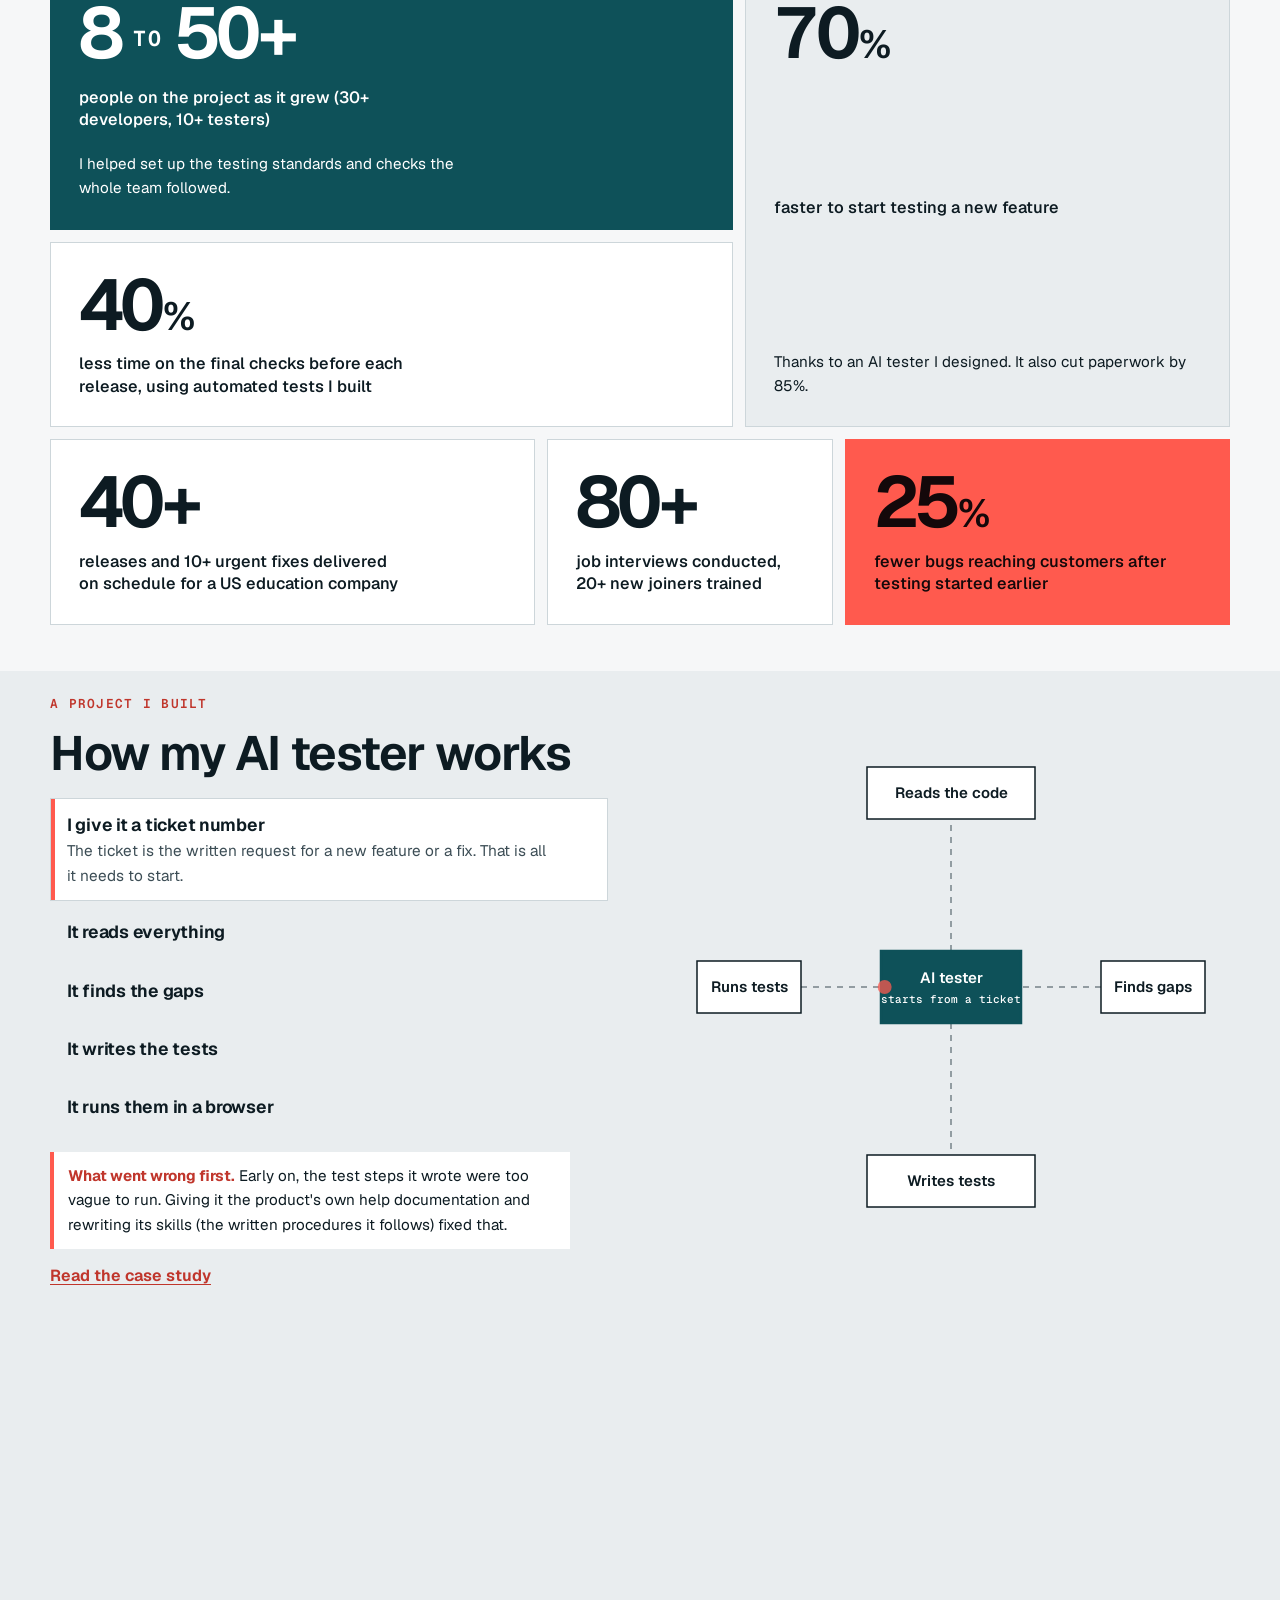
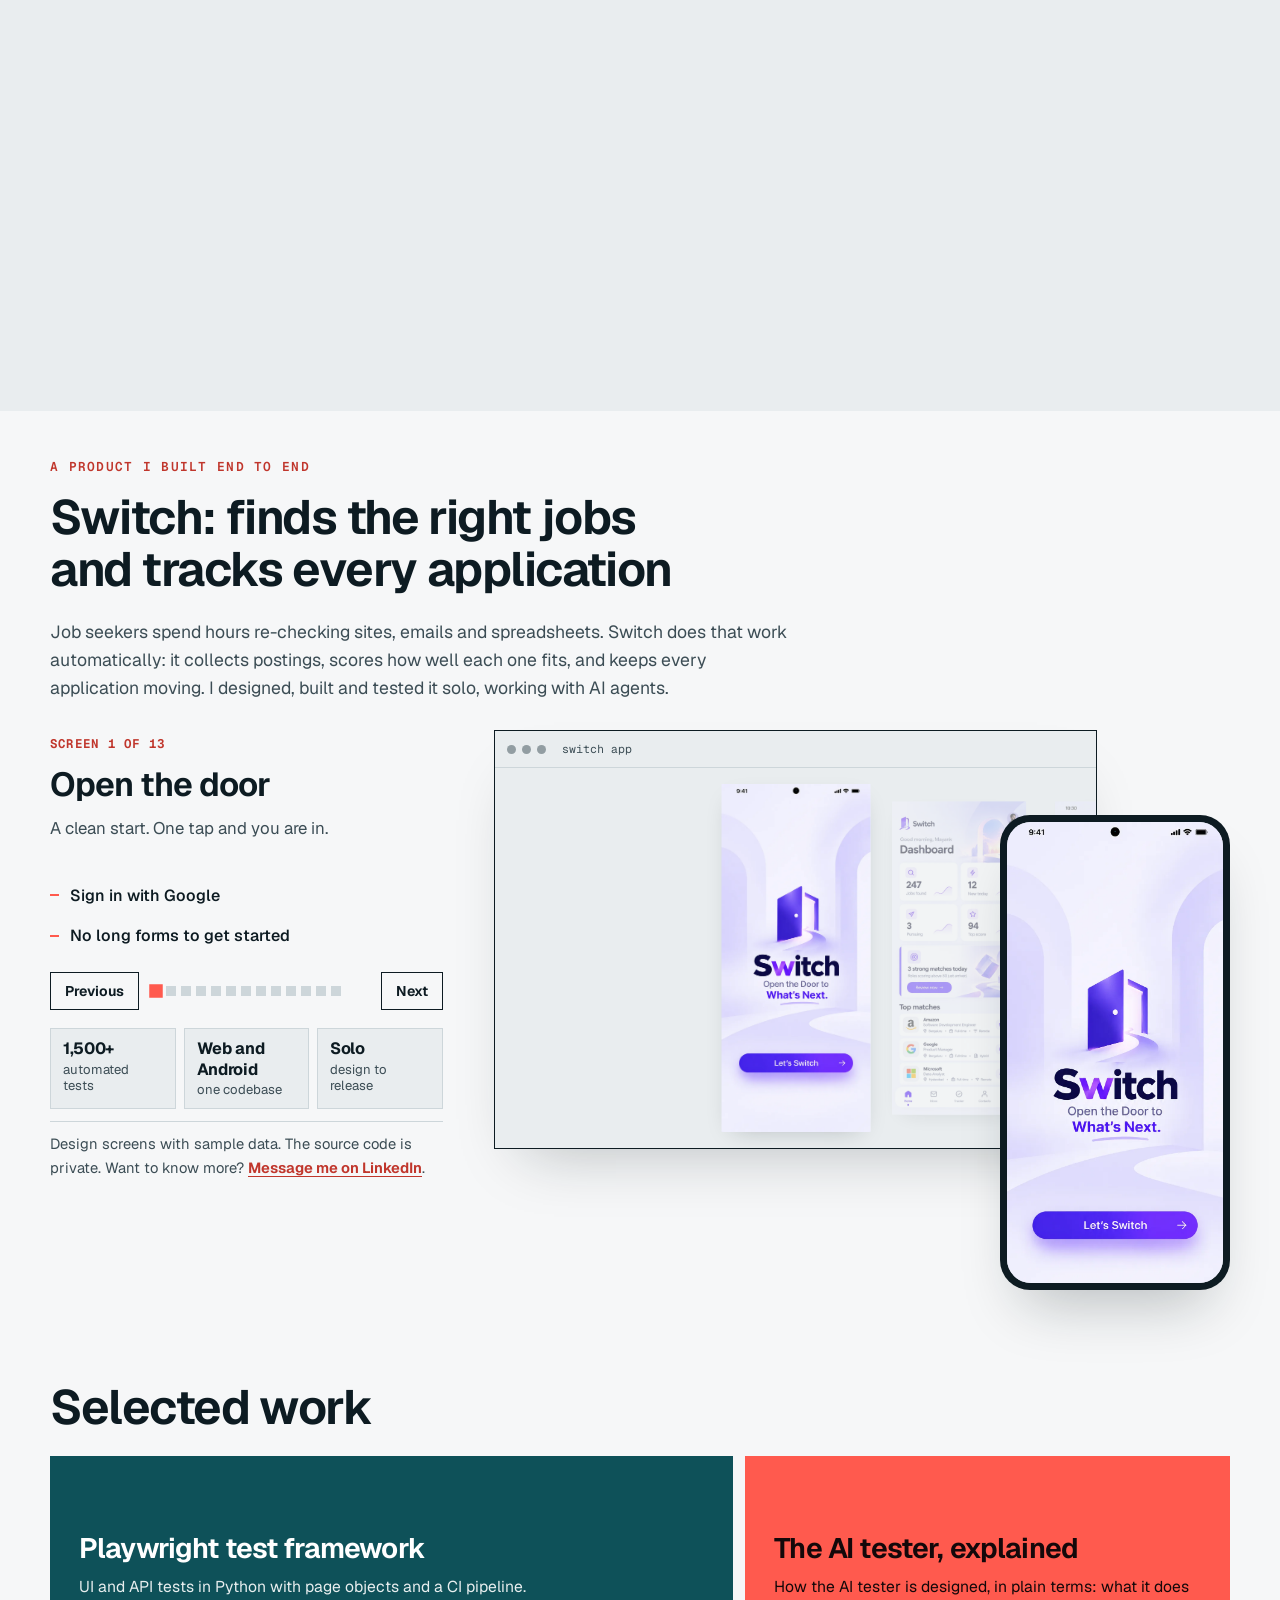
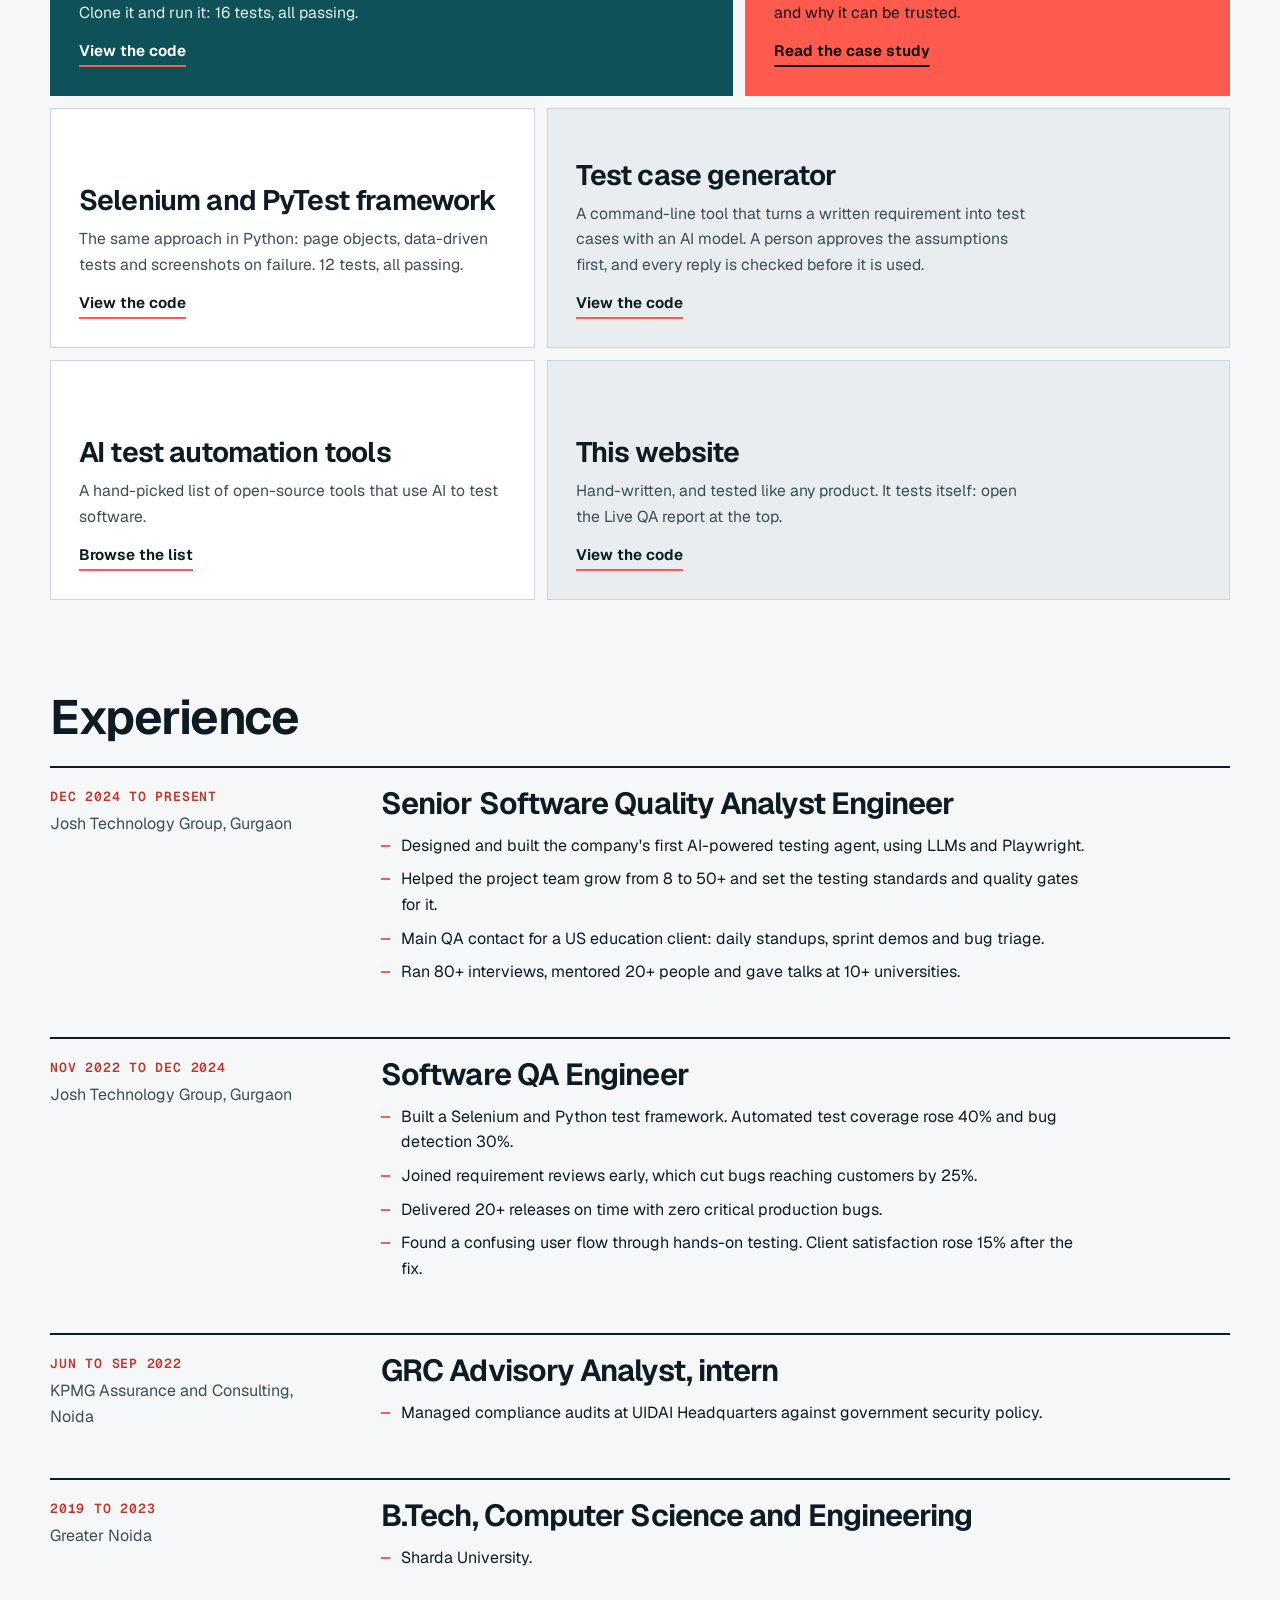
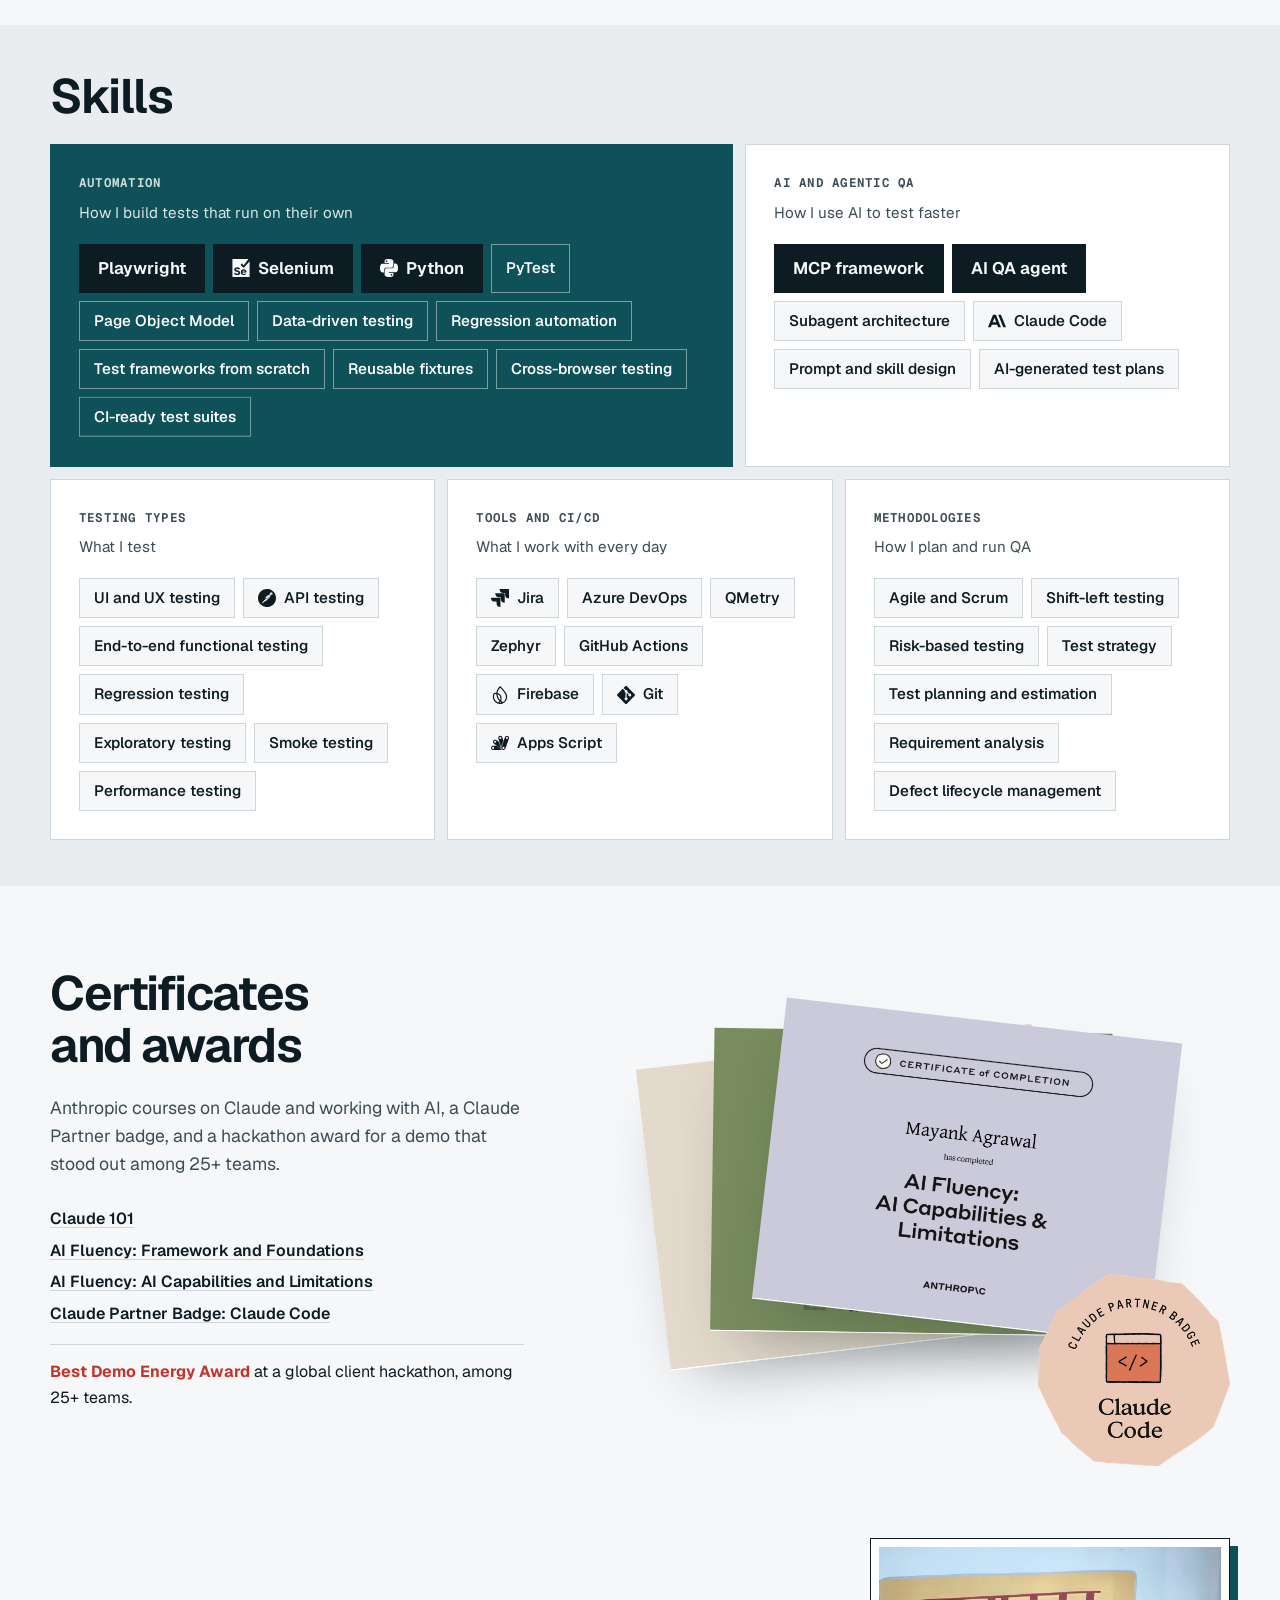
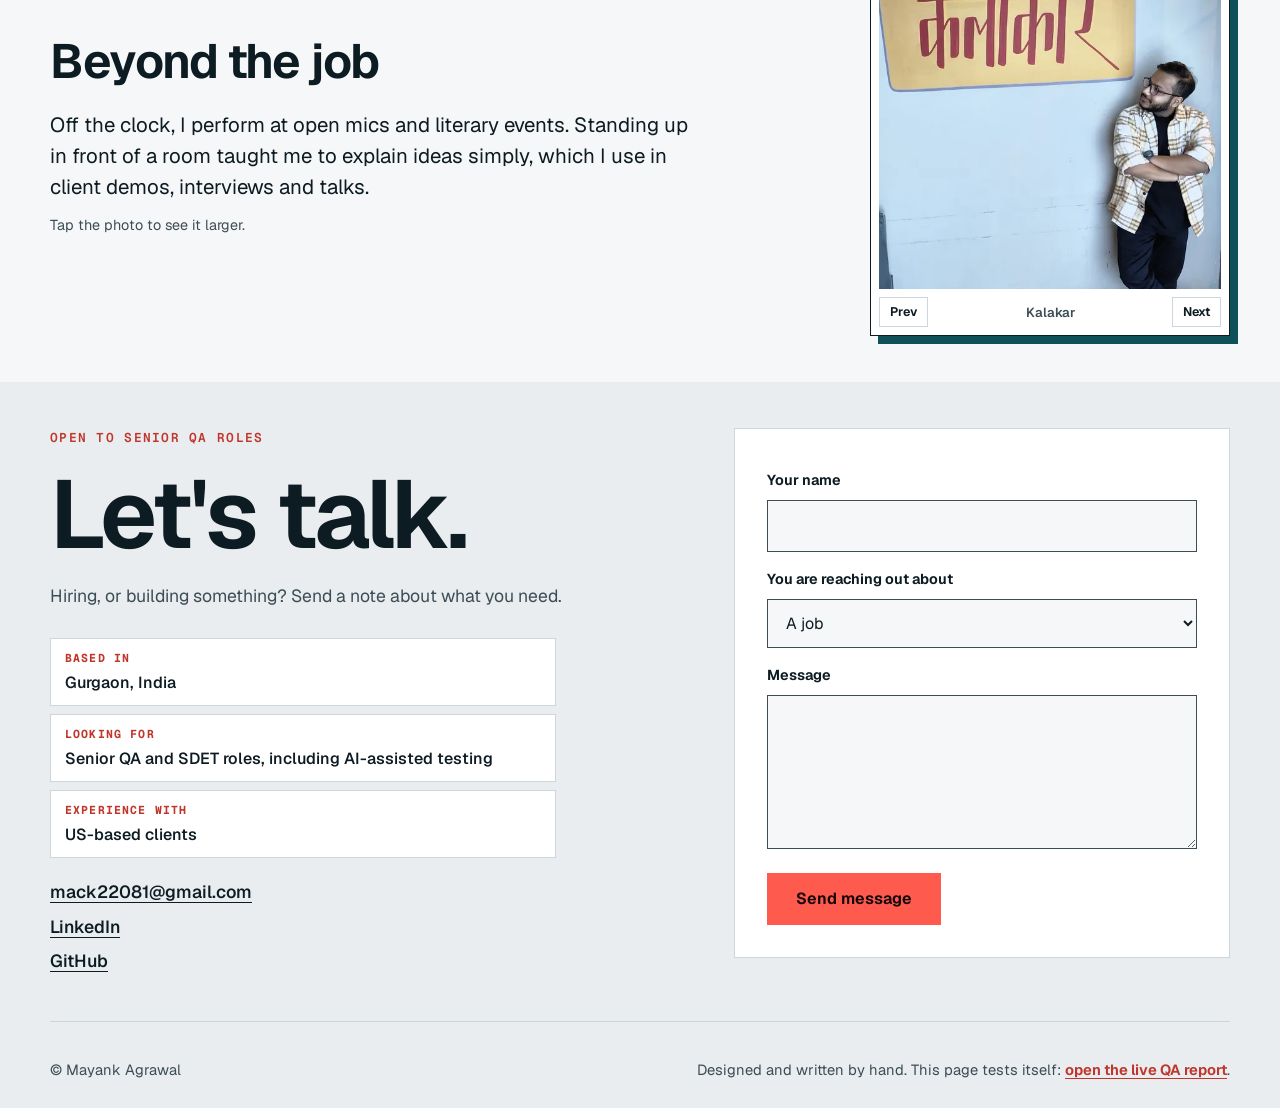
==== commit 829a99e4: "Move to the new account address" ====
--- a/index.html
+++ b/index.html
@@ -10,13 +10,13 @@
 <meta property="og:description" content="I make software releases reliable.">
 <meta property="og:type" content="website">
 <meta property="og:site_name" content="Mayank Agrawal">
-<meta property="og:image" content="https://mack2281.github.io/assets/og.png">
-<meta property="og:url" content="https://mack2281.github.io/">
-<link rel="canonical" href="https://mack2281.github.io/">
+<meta property="og:image" content="https://mayank-agrawal-sqa.github.io/assets/og.png">
+<meta property="og:url" content="https://mayank-agrawal-sqa.github.io/">
+<link rel="canonical" href="https://mayank-agrawal-sqa.github.io/">
 <meta name="twitter:card" content="summary_large_image">
 <meta name="twitter:title" content="Mayank Agrawal | Senior QA Engineer">
 <meta name="twitter:description" content="I make software releases reliable.">
-<meta name="twitter:image" content="https://mack2281.github.io/assets/og.png">
+<meta name="twitter:image" content="https://mayank-agrawal-sqa.github.io/assets/og.png">
 <link rel="icon" href="assets/favicon.svg?v=3" type="image/svg+xml">
 <link rel="icon" href="assets/icon-32.png?v=3" sizes="32x32" type="image/png">
 <link rel="apple-touch-icon" href="assets/icon-180.png?v=3">
@@ -215,22 +215,22 @@
     <div class="wrap">
       <h2 class="h2">Selected work</h2>
       <div class="work-grid">
-        <a class="proj one" href="https://github.com/Mack2281/playwright-python-framework" target="_blank" rel="noopener" data-tilt>
+        <a class="proj one" href="https://github.com/mayank-agrawal-sqa/playwright-python-framework" target="_blank" rel="noopener" data-tilt>
           <div class="proj-body"><h3>Playwright test framework</h3><p>UI and API tests in Python with page objects and a CI pipeline. Clone it and run it: 16 tests, all passing.</p><span class="go">View the code</span></div>
         </a>
         <a class="proj two" href="case-study.html" data-tilt>
           <div class="proj-body"><h3>The AI tester, explained</h3><p>How the AI tester is designed, in plain terms: what it does and why it can be trusted.</p><span class="go">Read the case study</span></div>
         </a>
-        <a class="proj five" href="https://github.com/Mack2281/selenium-pytest-framework" target="_blank" rel="noopener" data-tilt>
+        <a class="proj five" href="https://github.com/mayank-agrawal-sqa/selenium-pytest-framework" target="_blank" rel="noopener" data-tilt>
           <div class="proj-body"><h3>Selenium and PyTest framework</h3><p>The same approach in Python: page objects, data-driven tests and screenshots on failure. 12 tests, all passing.</p><span class="go">View the code</span></div>
         </a>
-        <a class="proj six" href="https://github.com/Mack2281/ai-testcase-generator" target="_blank" rel="noopener" data-tilt>
+        <a class="proj six" href="https://github.com/mayank-agrawal-sqa/ai-testcase-generator" target="_blank" rel="noopener" data-tilt>
           <div class="proj-body"><h3>Test case generator</h3><p>A command-line tool that turns a written requirement into test cases with an AI model. A person approves the assumptions first, and every reply is checked before it is used.</p><span class="go">View the code</span></div>
         </a>
-        <a class="proj three" href="https://github.com/Mack2281/ai-test-automation-tools" target="_blank" rel="noopener" data-tilt>
+        <a class="proj three" href="https://github.com/mayank-agrawal-sqa/ai-test-automation-tools" target="_blank" rel="noopener" data-tilt>
           <div class="proj-body"><h3>AI test automation tools</h3><p>A hand-picked list of open-source tools that use AI to test software.</p><span class="go">Browse the list</span></div>
         </a>
-        <a class="proj four" href="https://github.com/Mack2281/Mack2281.github.io" target="_blank" rel="noopener" data-tilt>
+        <a class="proj four" href="https://github.com/mayank-agrawal-sqa/mayank-agrawal-sqa.github.io" target="_blank" rel="noopener" data-tilt>
           <div class="proj-body"><h3>This website</h3><p>Hand-written, and tested like any product. It tests itself: open the Live QA report at the top.</p><span class="go">View the code</span></div>
         </a>
       </div>
@@ -344,7 +344,7 @@
         <ul class="ext">
           <li><a href="mailto:mack22081@gmail.com">mack22081@gmail.com</a></li>
           <li><a href="https://www.linkedin.com/in/mayank-agrawal-61166936a" target="_blank" rel="noopener">LinkedIn</a></li>
-          <li><a href="https://github.com/Mack2281" target="_blank" rel="noopener">GitHub</a></li>
+          <li><a href="https://github.com/mayank-agrawal-sqa" target="_blank" rel="noopener">GitHub</a></li>
         </ul>
       </div>
       <form class="report" id="report" novalidate>
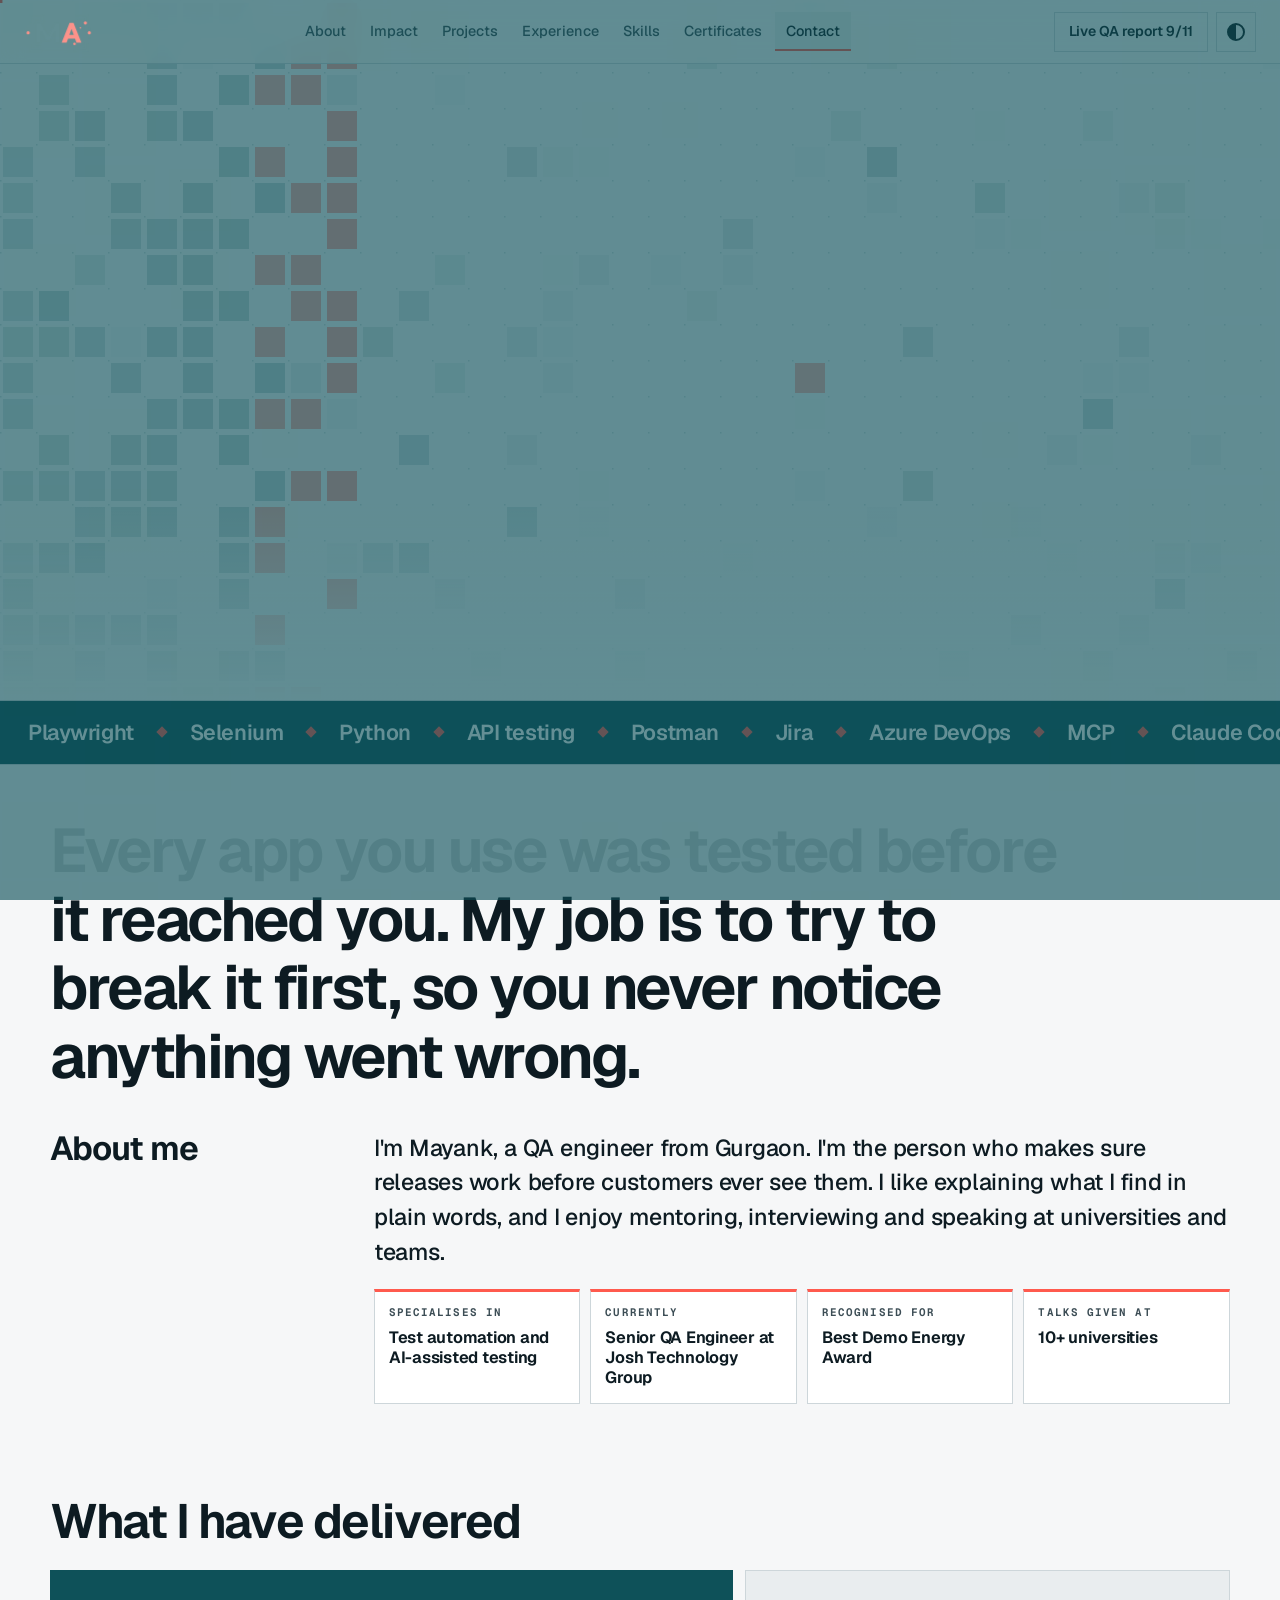
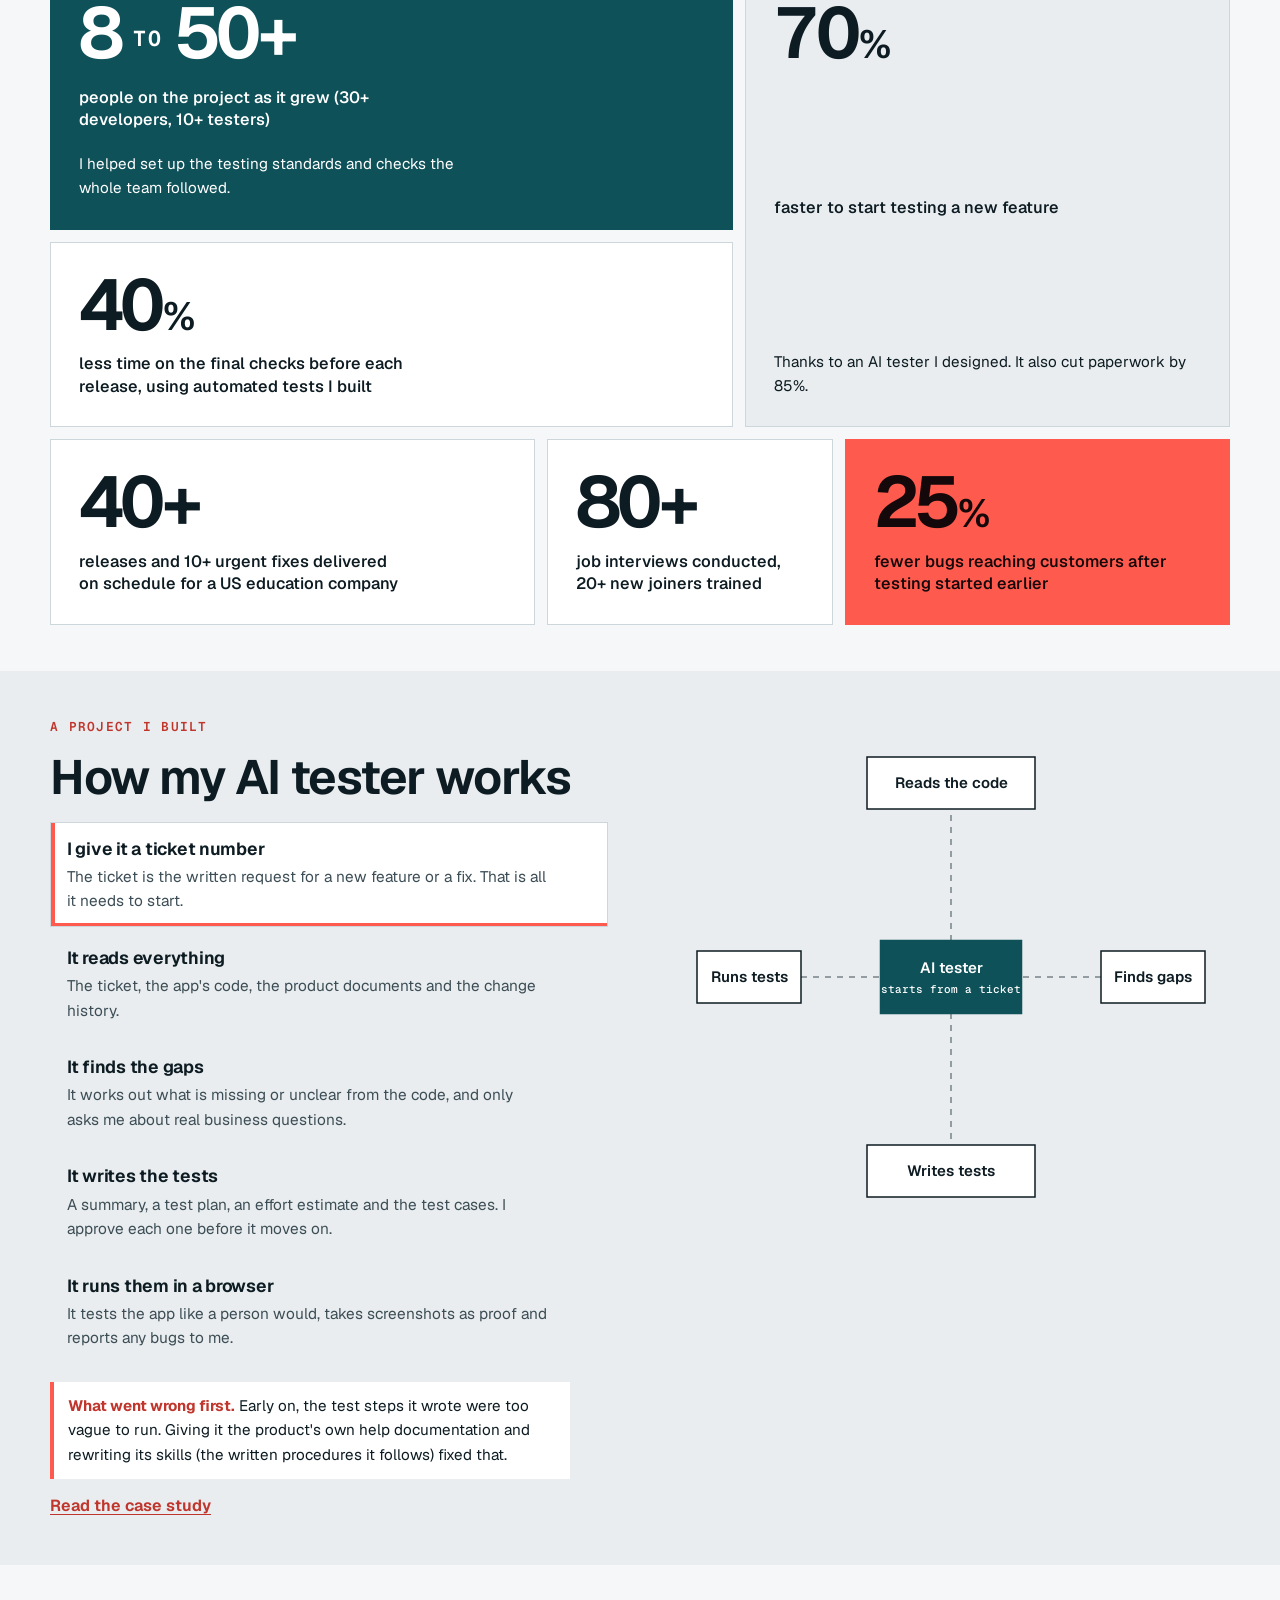
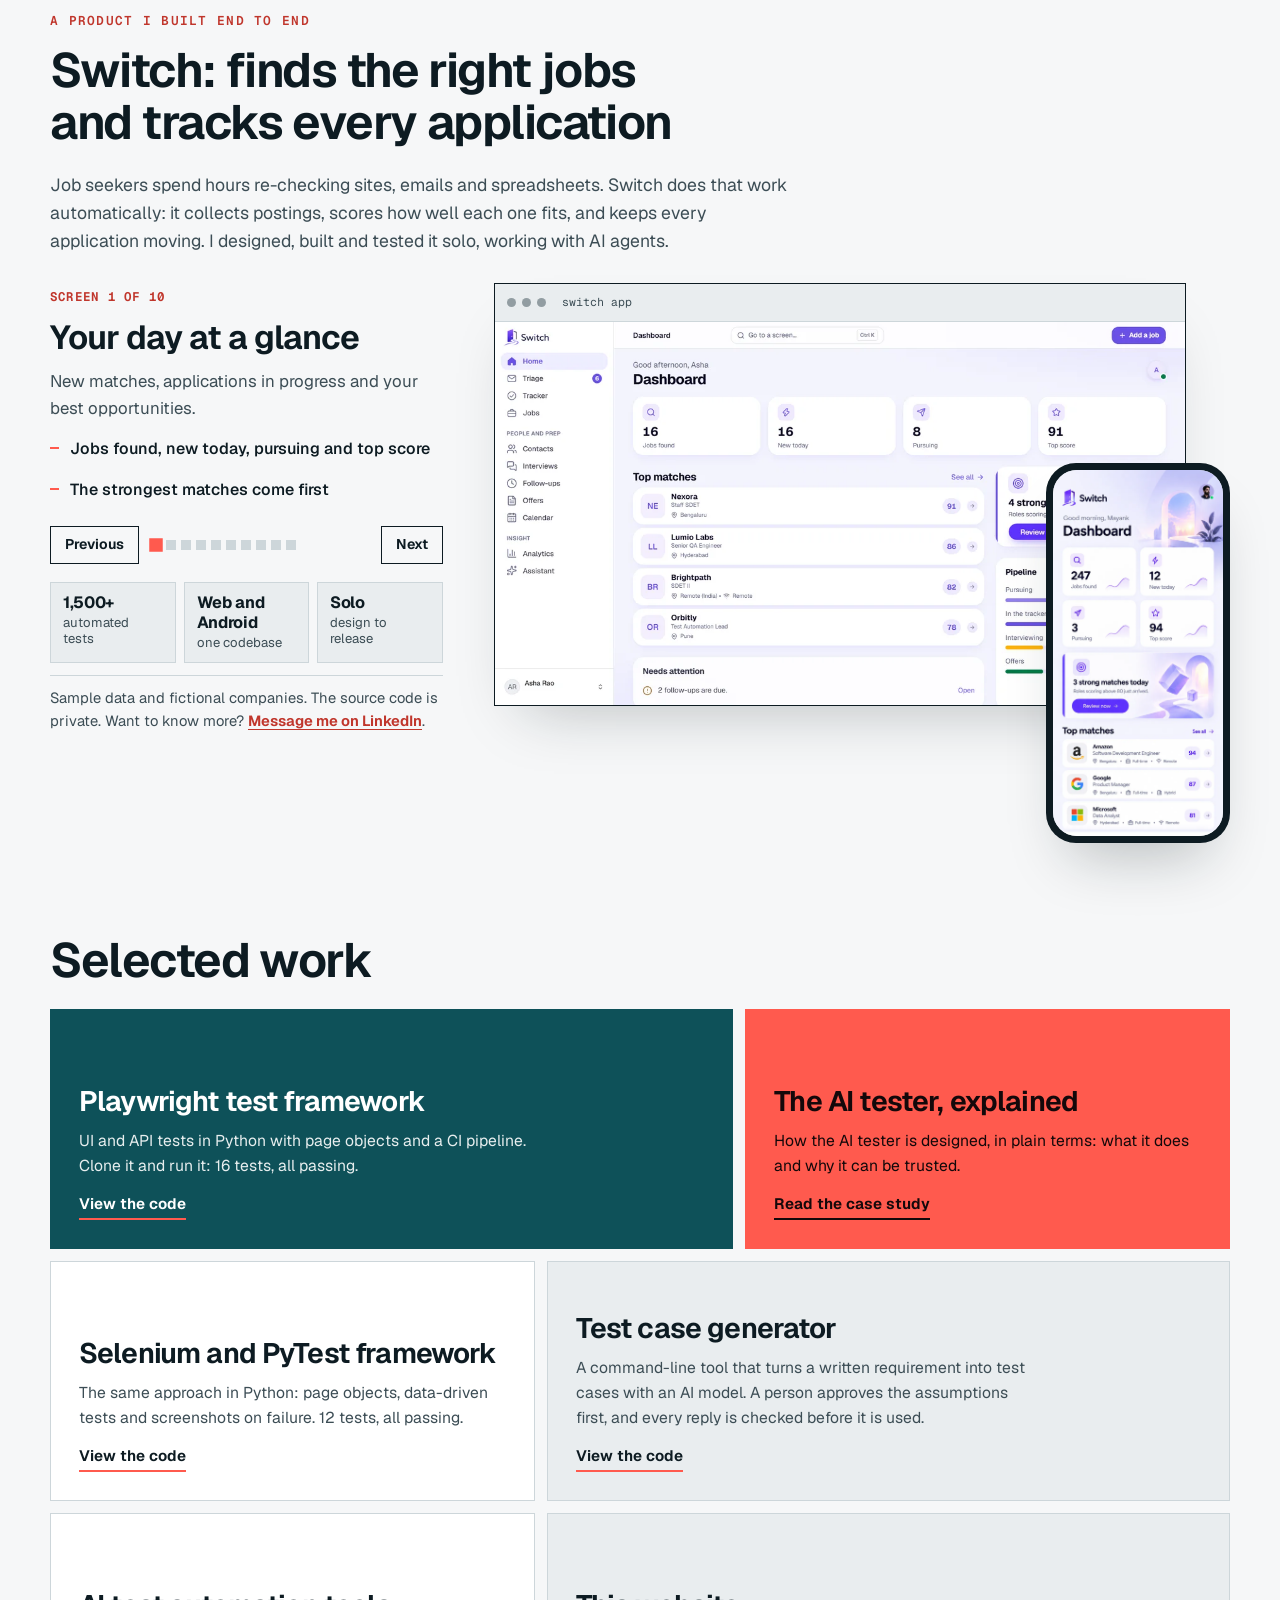
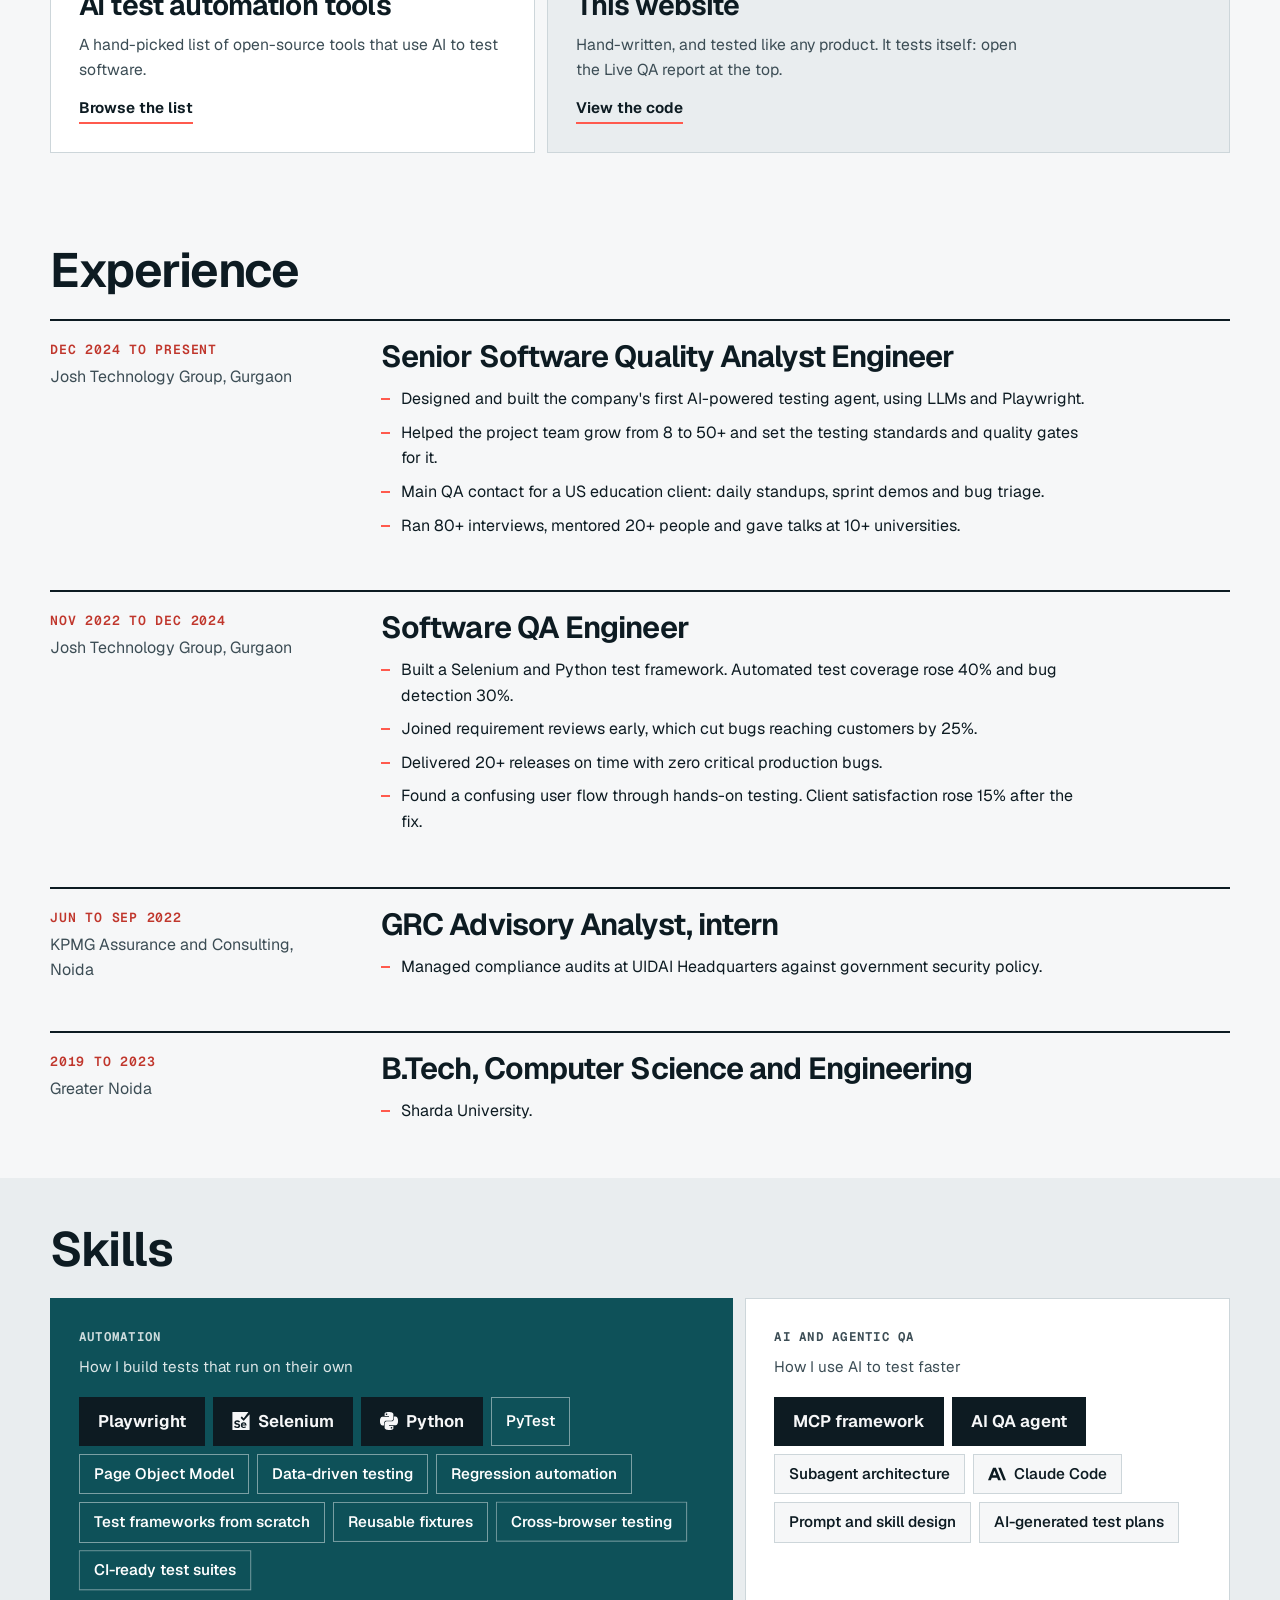
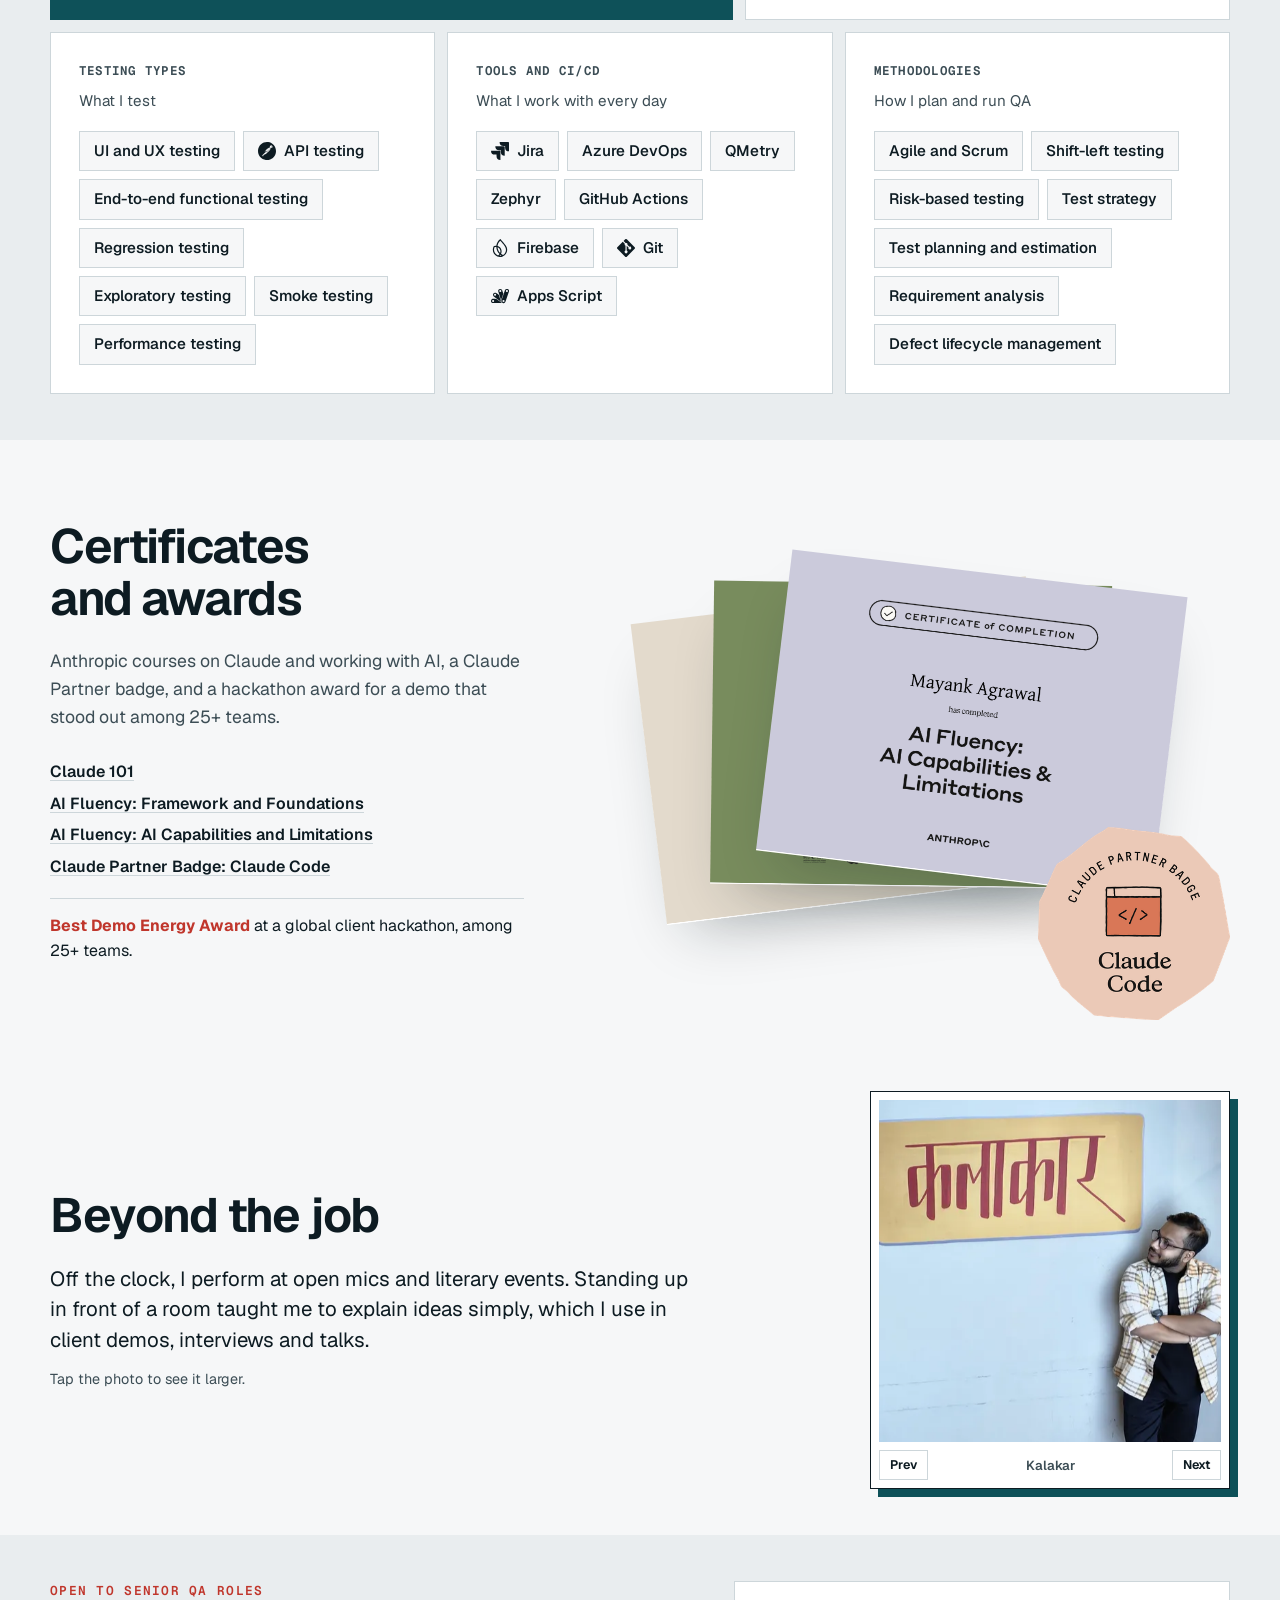
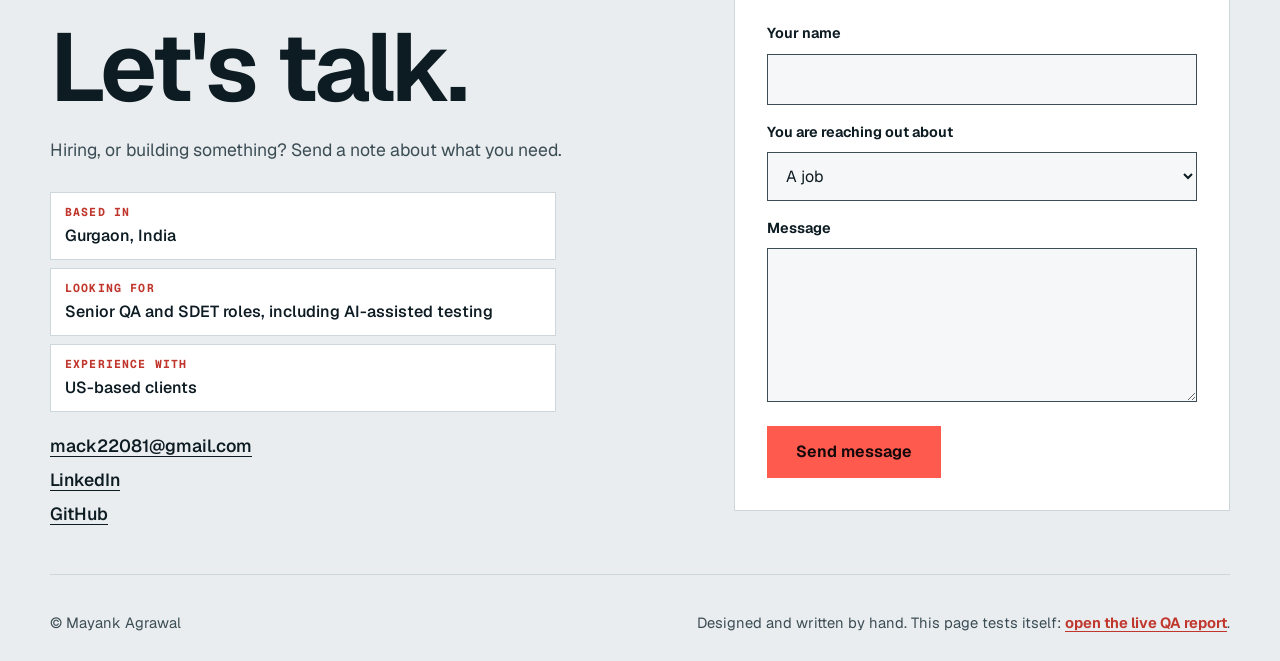
==== commit 196bdf56: "Switch section now shows real desktop screens beside the phone screens" ====
--- a/index.html
+++ b/index.html
@@ -195,7 +195,7 @@
             <li><b>Web and Android</b>one codebase</li>
             <li><b>Solo</b>design to release</li>
           </ul>
-          <p class="cap-n">Design screens with sample data. The source code is private. Want to know more? <a href="https://www.linkedin.com/in/mayank-agrawal-61166936a" target="_blank" rel="noopener">Message me on LinkedIn</a>.</p>
+          <p class="cap-n">Sample data and fictional companies. The source code is private. Want to know more? <a href="https://www.linkedin.com/in/mayank-agrawal-61166936a" target="_blank" rel="noopener">Message me on LinkedIn</a>.</p>
         </div>
         <div class="devices">
           <div class="browser" aria-hidden="true">
--- a/styles.css
+++ b/styles.css
@@ -130,18 +130,17 @@
 .exp-list a,.fine a{color:var(--acc-text);text-underline-offset:3px;font-weight:650}
 
 /* AI tester (pinned on wide screens) */
-.agent{background:var(--bg2);padding:0}
-.agent-pin{display:flex;align-items:center;padding:clamp(28px,5vh,64px) 0}
+.agent{background:var(--bg2)}
+.agent-pin{display:block}
 .agent-grid{display:grid;grid-template-columns:minmax(0,1fr) minmax(0,1fr);gap:clamp(24px,5vw,72px);align-items:center}
 .agent .h2{margin-bottom:18px}
 .steps{display:grid;gap:4px;margin-bottom:18px}
-.step{padding:12px 16px;border:1px solid transparent;position:relative;opacity:.45;transition:opacity .4s,background .3s,border-color .3s;cursor:pointer}
+.step{padding:12px 16px;border:1px solid transparent;position:relative;opacity:.5;transition:opacity .3s,background-color .3s,border-color .3s;cursor:pointer}
 .step:before{content:"";position:absolute;left:0;top:0;bottom:0;width:4px;background:var(--acc);transform:scaleY(0);transform-origin:top;transition:transform .5s var(--ease)}
 .step.is-on{opacity:1;background:var(--card);border-color:var(--line)}
 .step.is-on:before{transform:scaleY(1)}
 .step h3{font-size:1.1rem;letter-spacing:-.015em;font-weight:650}
-.step p{color:var(--mut);font-size:.96rem;max-width:48ch;max-height:0;opacity:0;overflow:hidden;transition:max-height .5s var(--ease),opacity .4s}
-.step.is-on p{max-height:90px;opacity:1}
+.step p{color:var(--mut);font-size:.96rem;max-width:48ch;margin-top:2px}
 .fine{font-size:1rem}
 .diagram{width:100%;max-width:clamp(520px,28vw,820px);justify-self:center}
 .diagram svg{width:100%;height:auto;overflow:visible}
@@ -153,20 +152,19 @@
 .node.on rect{fill:var(--brand);stroke:var(--brand)}
 .node.on text,.node.on text.sub{fill:var(--on-brand)}
 .node.core rect{stroke-width:2.5}
-.pulse{fill:var(--acc)}
+.pulse{fill:var(--acc);transition:transform .6s cubic-bezier(.65,0,.35,1),opacity .3s;will-change:transform}
 
 /* Switch showcase */
 .show{display:grid;grid-template-columns:minmax(0,.8fr) minmax(0,1.5fr);gap:clamp(20px,4vw,56px);align-items:start}
 .devices{position:relative;min-height:clamp(380px,46vw,560px)}
-.browser{position:absolute;left:0;top:0;width:82%;background:var(--card);border:1px solid var(--ink);box-shadow:0 30px 60px -30px var(--shadow);overflow:hidden}
+.browser{position:absolute;left:0;top:0;width:94%;background:var(--card);border:1px solid var(--ink);box-shadow:0 30px 60px -30px var(--shadow);overflow:hidden}
 .browser .bar{display:flex;align-items:center;gap:6px;padding:9px 12px;background:var(--bg2);border-bottom:1px solid var(--line)}
 .browser .bar i{width:9px;height:9px;border-radius:50%;background:var(--mut);opacity:.5}
 .browser .bar span{margin-left:10px;font-family:var(--mono);font-size:.72rem;color:var(--mut)}
-.bw{position:relative;height:clamp(250px,30vw,380px);overflow:hidden;background:var(--bg2)}
-.bw-track{position:absolute;left:0;top:0;height:100%;display:flex;gap:14px;padding:16px 0;transition:transform .9s var(--ease)}
-.bw-track img{height:100%;width:auto;aspect-ratio:821/1915;object-fit:cover;object-position:top;opacity:.45;transform:scale(.9);transition:opacity .6s,transform .8s var(--ease);box-shadow:0 8px 24px -12px var(--shadow)}
-.bw-track img.on{opacity:1;transform:scale(1)}
-.phone{position:absolute;right:0;bottom:0;width:min(34%,230px);aspect-ratio:9/18.6;background:var(--ink);padding:7px;border-radius:30px;box-shadow:0 34px 60px -24px var(--shadow)}
+.bw{position:relative;aspect-ratio:1100/611;overflow:hidden;background:var(--bg2)}
+.bw-img{position:absolute;inset:0;width:100%;height:100%;object-fit:cover;object-position:top left;opacity:0;transition:opacity .7s ease-in-out}
+.bw-img.on{opacity:1}
+.phone{position:absolute;right:0;bottom:0;width:min(25%,185px);aspect-ratio:9/18.6;background:var(--ink);padding:7px;border-radius:30px;box-shadow:0 34px 60px -24px var(--shadow)}
 .notch{position:absolute;top:12px;left:50%;width:28%;height:6px;margin-left:-14%;background:var(--ink);border-radius:4px;z-index:3;opacity:.0}
 .screen{position:relative;width:100%;height:100%;border-radius:24px;overflow:hidden;background:var(--bg2)}
 .screen img{position:absolute;inset:0;width:100%;height:100%;object-fit:cover;object-position:top;opacity:0;transform:translateX(24px);transition:opacity .6s,transform .8s var(--ease)}
@@ -263,10 +261,10 @@
 .qa-h{font-size:1.6rem;letter-spacing:-.03em;margin-bottom:4px}
 .qa-sub{font-weight:700;color:var(--ok);margin-bottom:14px;font-size:1.1rem}
 .qa-list{border:1px solid var(--line)}
-.qa-list li{display:grid;grid-template-columns:56px minmax(0,1fr);gap:12px;padding:10px 14px;font-size:.95rem}
-.qa-list li+li{border-top:1px solid var(--line)}
+.qa-list>li{display:grid;grid-template-columns:56px minmax(0,1fr);gap:12px;padding:10px 14px;font-size:.95rem}
+.qa-list>li+li{border-top:1px solid var(--line)}
 .qa-list b{font-family:var(--mono);font-size:.78rem;letter-spacing:.06em;text-transform:uppercase;color:var(--ok)}
-.qa-list li.fail b{color:var(--err)}
+.qa-list>li.fail b{color:var(--err)}
 .qa-list span{color:var(--mut);display:block;font-size:.88rem}
 
 /* reveals */
@@ -317,7 +315,7 @@
   .exp-list{grid-template-columns:1fr}
   .entry{grid-template-columns:1fr}
   .when{position:static}
-  .agent{padding:var(--sec) 0}.agent-pin{min-height:0;padding:0}
+  
   .btn,.btn-line{width:100%}
   .hero-cta{flex-direction:column}
   .report .btn{justify-self:stretch}
@@ -383,7 +381,6 @@
 .mic-main{position:relative;display:block;width:100%;aspect-ratio:4/5;padding:0;border:0;background:var(--bg2);overflow:hidden}
 .mic-img{position:absolute;inset:0;width:100%;height:100%;object-fit:cover;object-position:50% 25%;opacity:0;transition:opacity .7s var(--ease),transform 1.2s var(--ease)}
 .mic-img.on{opacity:1}
-.mic-main:hover .mic-img.on{transform:scale(1.04)}
 .mic-bar{display:flex;align-items:center;justify-content:space-between;gap:8px;padding-top:8px;font-size:.82rem;font-weight:600}
 .mic-bar button{border:1px solid var(--line);background:transparent;padding:4px 10px;font-weight:650;font-size:.78rem;transition:background .2s,color .2s}
 .mic-bar button:hover{background:var(--ink);color:var(--bg)}
@@ -434,4 +431,48 @@
 @media (max-width:1100px){.about-facts{grid-template-columns:repeat(2,minmax(0,1fr))}}
 @media (max-width:560px){.about-facts{grid-template-columns:1fr}}
 /* AI tester: sits close under the header instead of floating in the middle of an empty screen */
-.agent-pin{padding:clamp(14px,2.5vh,28px) 0}
+
+#micCap{transition:opacity .35s ease}
+#micCap.fade{opacity:0}
+@media (prefers-reduced-motion:reduce){.mic-img,#micCap{transition:none}}
+
+/* slow zoom on the photo being shown; the outgoing photo holds its zoom while it fades */
+.mic-img.on{animation:micZoom 7s ease-out forwards}
+.mic-img.out{transform:scale(1.09);transform-origin:50% 40%}
+.mic-img{transform-origin:50% 40%}
+@keyframes micZoom{from{transform:scale(1)}to{transform:scale(1.09)}}
+@media (prefers-reduced-motion:reduce){.mic-img.on{animation:none}.mic-img.out{transform:none}}
+
+/* AI tester: progress line that fills while a step is showing */
+.step:after{content:"";position:absolute;left:0;bottom:0;height:3px;width:100%;background:var(--acc);transform:scaleX(0);transform-origin:0 50%}
+.step.is-on.run:after{animation:stepbar 3.2s linear forwards}
+@keyframes stepbar{to{transform:scaleX(1)}}
+.agent-grid{align-items:start}
+.diagram{position:sticky;top:calc(var(--nav) + 24px)}
+@media (max-width:1000px){.diagram{position:static}}
+@media (prefers-reduced-motion:reduce){.step.is-on.run:after{animation:none;transform:scaleX(1)}}
+
+/* Live QA report: counts, and failing checks written up as bug reports */
+.qa-sub{display:flex;flex-wrap:wrap;gap:10px;align-items:baseline;font-size:1.05rem}
+.qa-sub .n-ok{color:var(--ok)}
+.qa-sub .n-bad{color:var(--err)}
+.qa-sub span{color:var(--mut);font-weight:500}
+.qa-list>li.fail{background:color-mix(in srgb,var(--err) 7%,var(--card))}
+.qa-list>li.fail b{color:var(--err)}
+.bug{margin-top:10px;border:1px solid var(--err);background:var(--card)}
+.bug summary{cursor:pointer;padding:9px 12px;font-weight:650;display:flex;flex-wrap:wrap;gap:8px;align-items:center;color:var(--ink);font-size:.95rem}
+.bug-id{font-family:var(--mono);font-size:.74rem;background:var(--err);color:#fff;padding:2px 7px;letter-spacing:.04em}
+.sev{font-style:normal;font-family:var(--mono);font-size:.7rem;text-transform:uppercase;letter-spacing:.08em;border:1px solid var(--line);padding:1px 7px;margin-left:auto;color:var(--mut)}
+.bug dl{display:grid;grid-template-columns:130px minmax(0,1fr);gap:6px 12px;padding:4px 12px 12px;font-size:.88rem;border-top:1px solid var(--line)}
+.bug dt{font-family:var(--mono);font-size:.68rem;text-transform:uppercase;letter-spacing:.08em;color:var(--mut);padding-top:3px}
+.bug dd{color:var(--ink)}
+.bug ol{padding-left:18px;list-style:decimal}
+.qa-list .bug span{display:inline}
+@media (max-width:560px){.bug dl{grid-template-columns:1fr}}
+
+.qa-list .bug-id{display:inline-block;color:#fff;font-size:.74rem}
+.qa-list .bug summary{display:flex}
+.qa-list .bug span.sev,.qa-list .bug-id{margin-top:0}
+.bug li{display:list-item;padding:0;border:0;list-style:decimal}
+
+@media (prefers-reduced-motion:reduce){.bw-img{transition:none}}
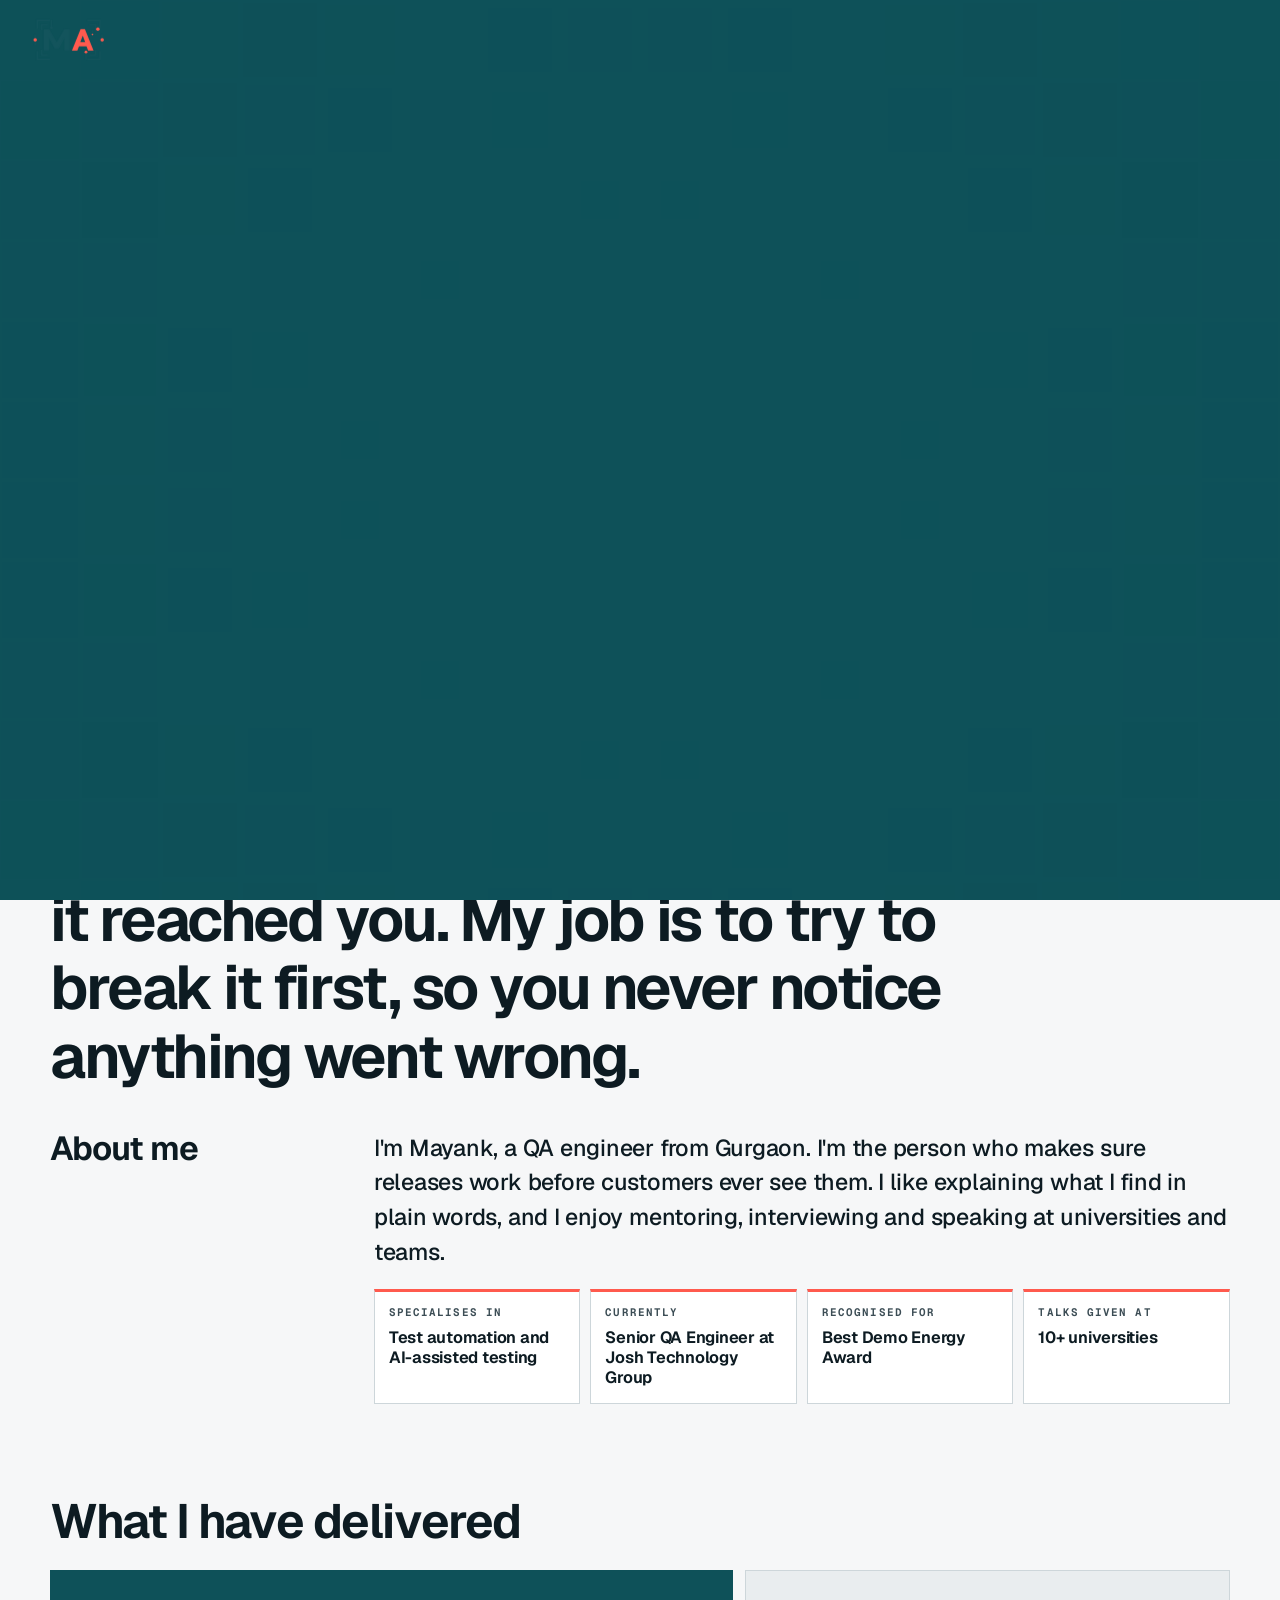
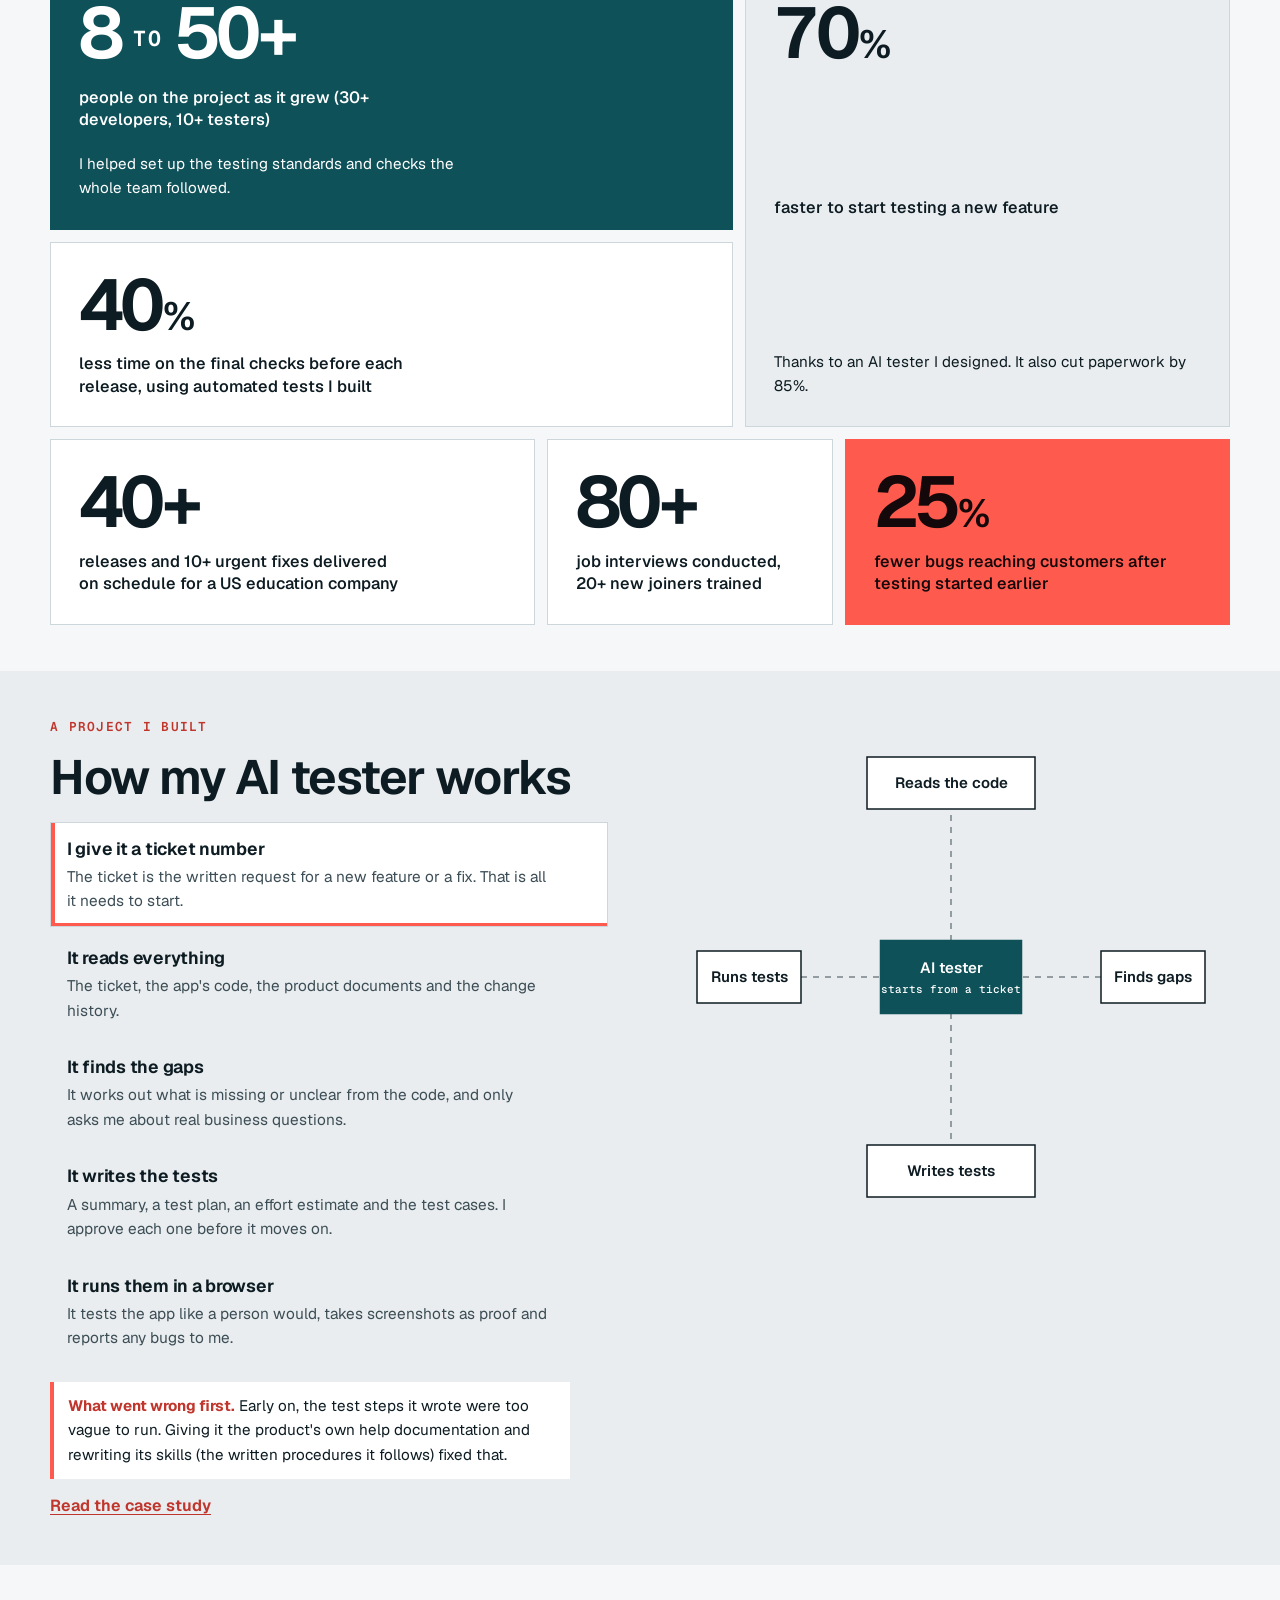
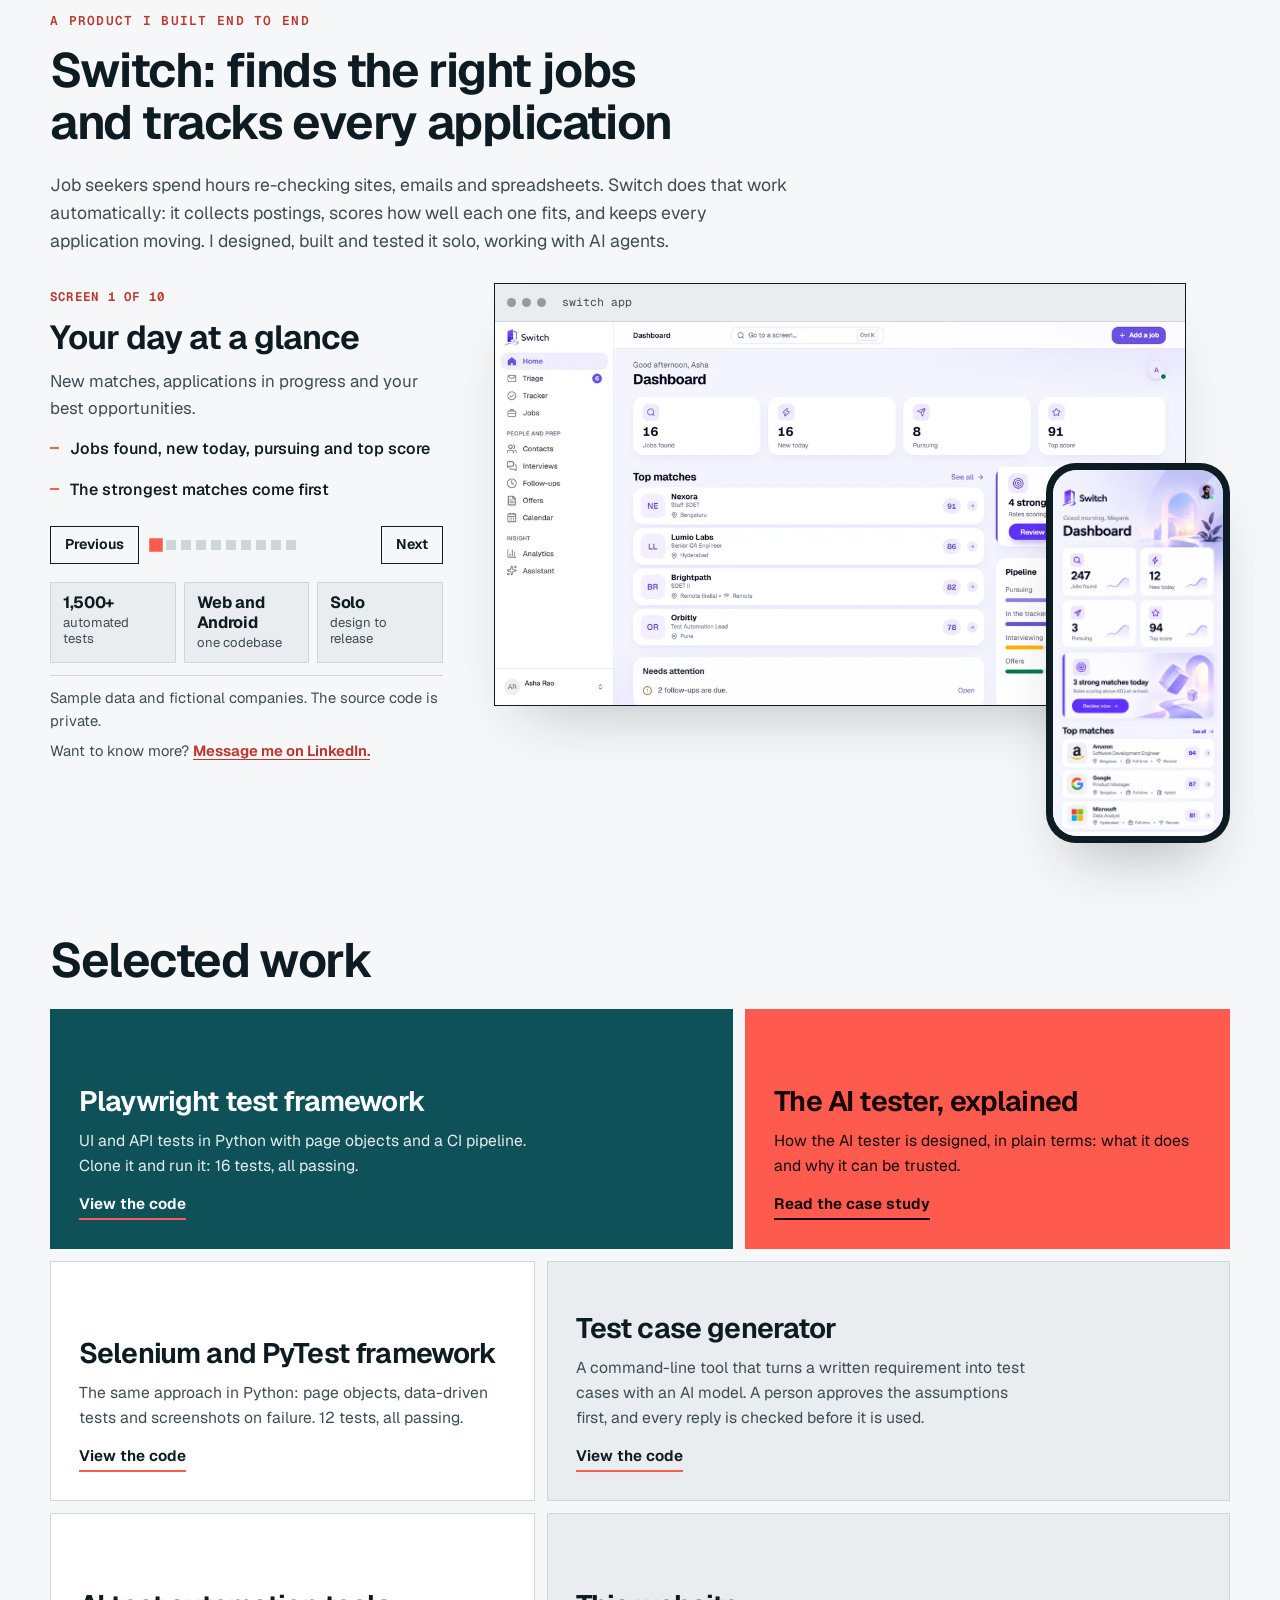
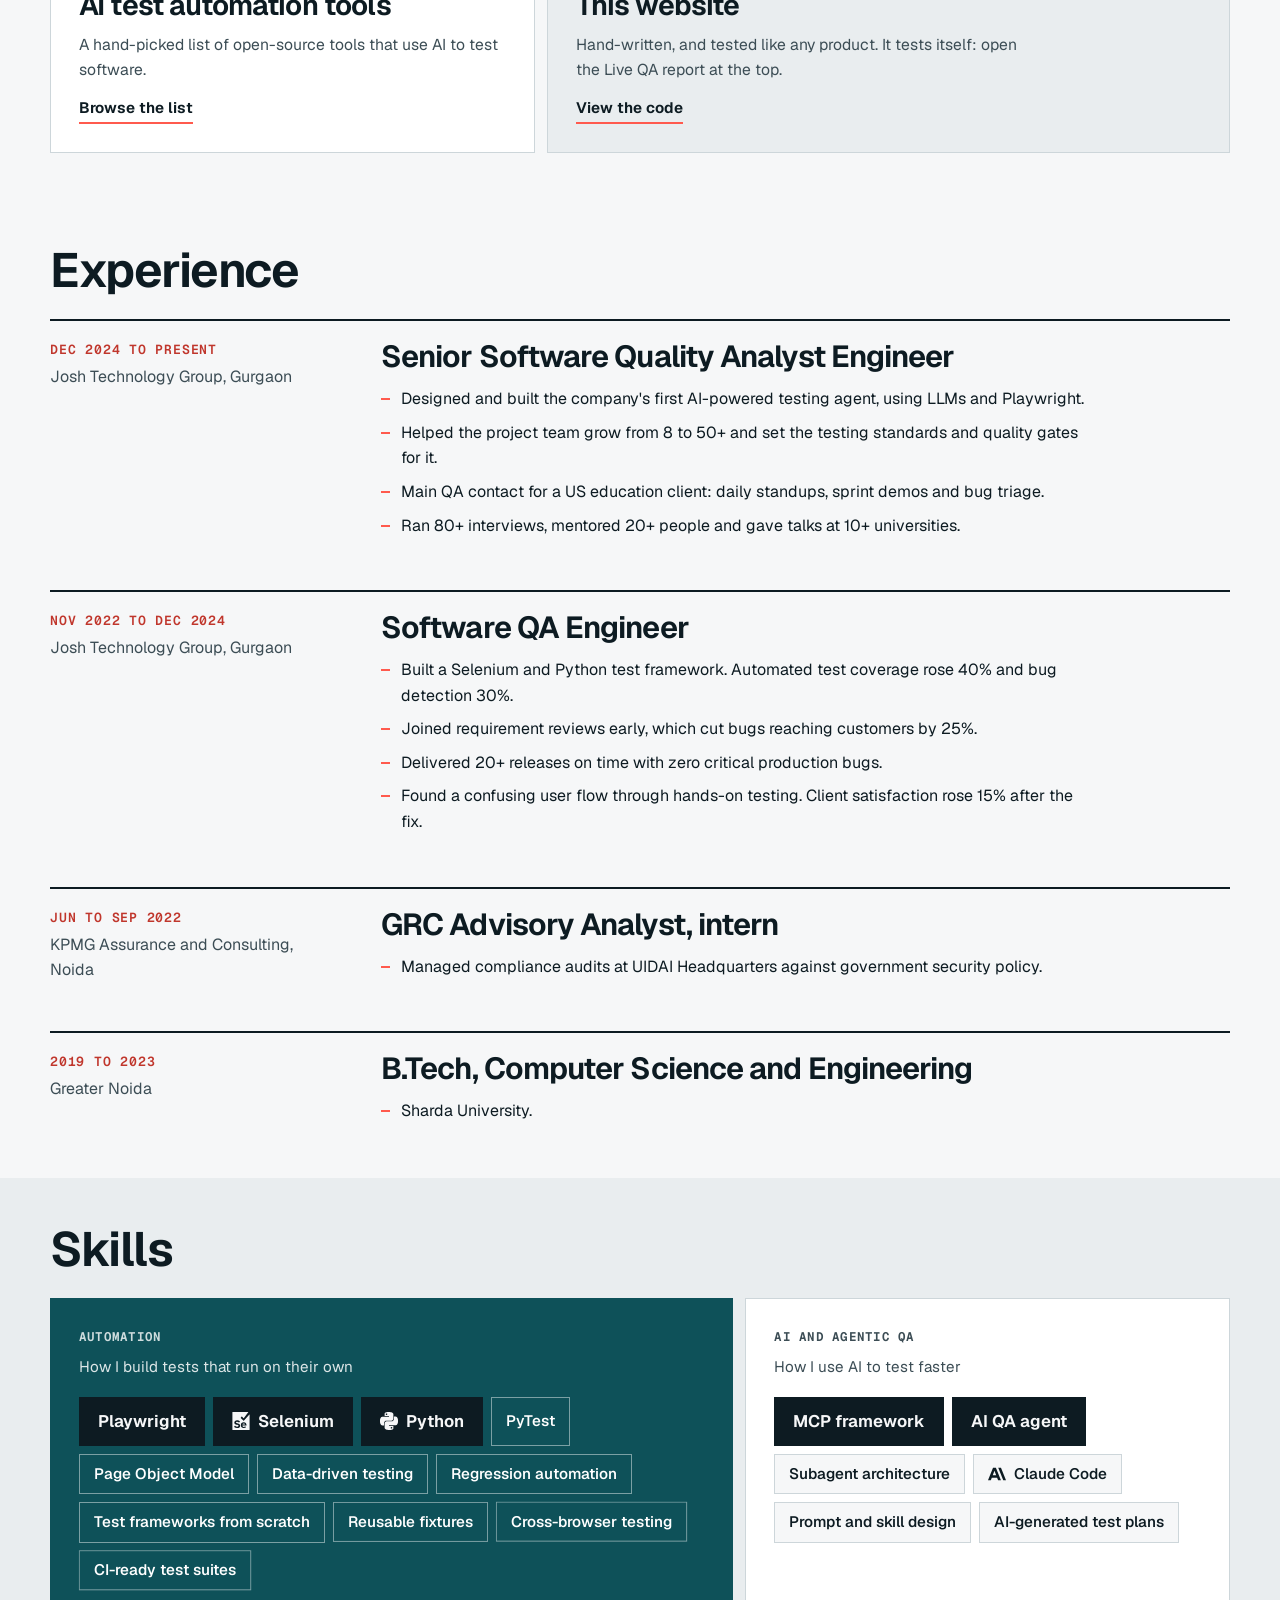
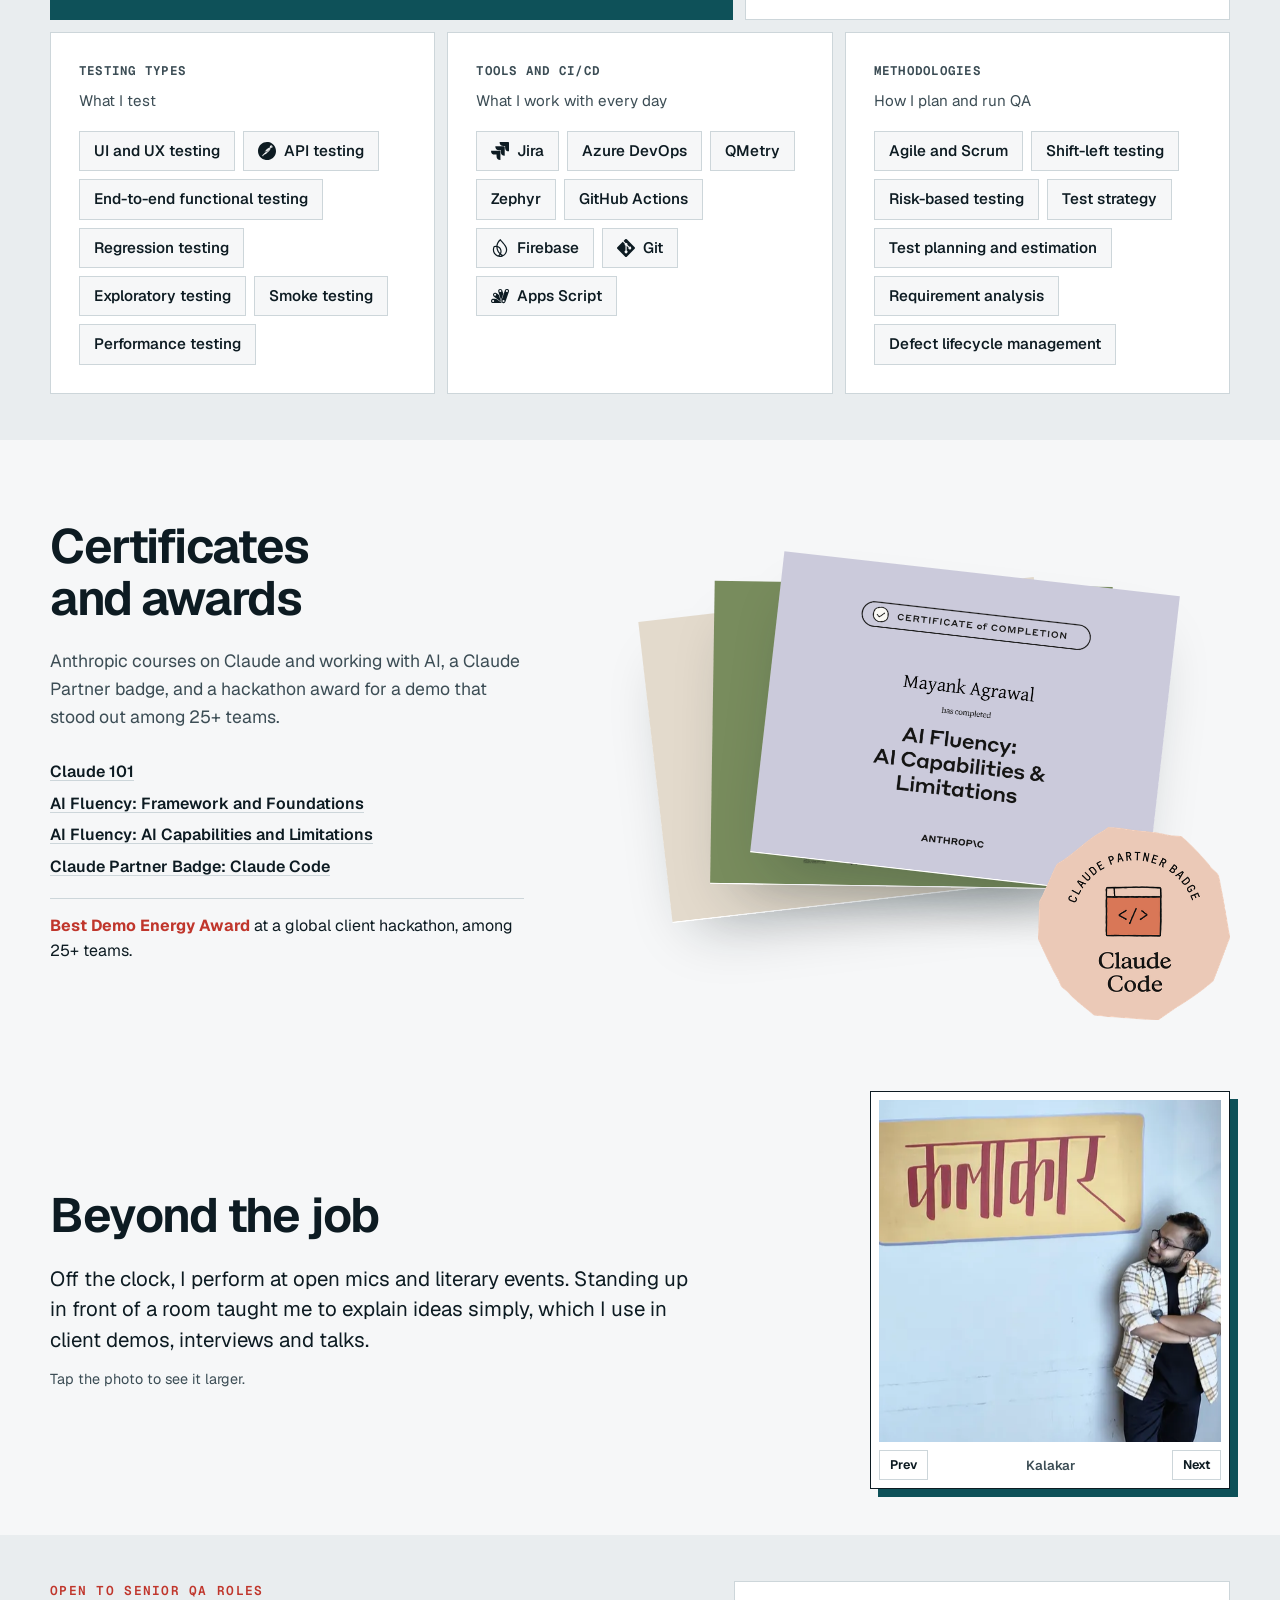
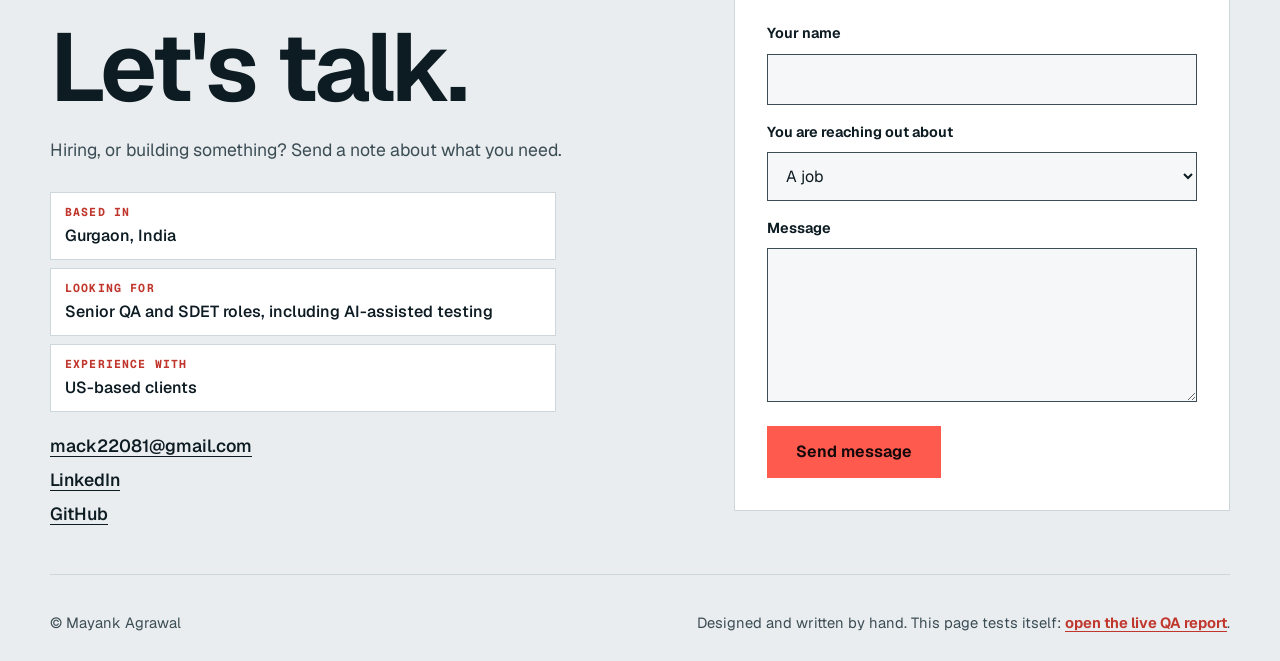
==== commit 2138a8a4: "LinkedIn line on its own line in the Switch section" ====
--- a/index.html
+++ b/index.html
@@ -195,7 +195,7 @@
             <li><b>Web and Android</b>one codebase</li>
             <li><b>Solo</b>design to release</li>
           </ul>
-          <p class="cap-n">Sample data and fictional companies. The source code is private. Want to know more? <a href="https://www.linkedin.com/in/mayank-agrawal-61166936a" target="_blank" rel="noopener">Message me on LinkedIn</a>.</p>
+          <p class="cap-n">Sample data and fictional companies. The source code is private.<span class="cap-more">Want to know more? <a href="https://www.linkedin.com/in/mayank-agrawal-61166936a" target="_blank" rel="noopener">Message me on LinkedIn.</a></span></p>
         </div>
         <div class="devices">
           <div class="browser" aria-hidden="true">
--- a/styles.css
+++ b/styles.css
@@ -476,3 +476,6 @@
 .bug li{display:list-item;padding:0;border:0;list-style:decimal}
 
 @media (prefers-reduced-motion:reduce){.bw-img{transition:none}}
+
+.cap-more{display:block;margin-top:6px;white-space:nowrap}
+@media (max-width:400px){.cap-more{white-space:normal}}
